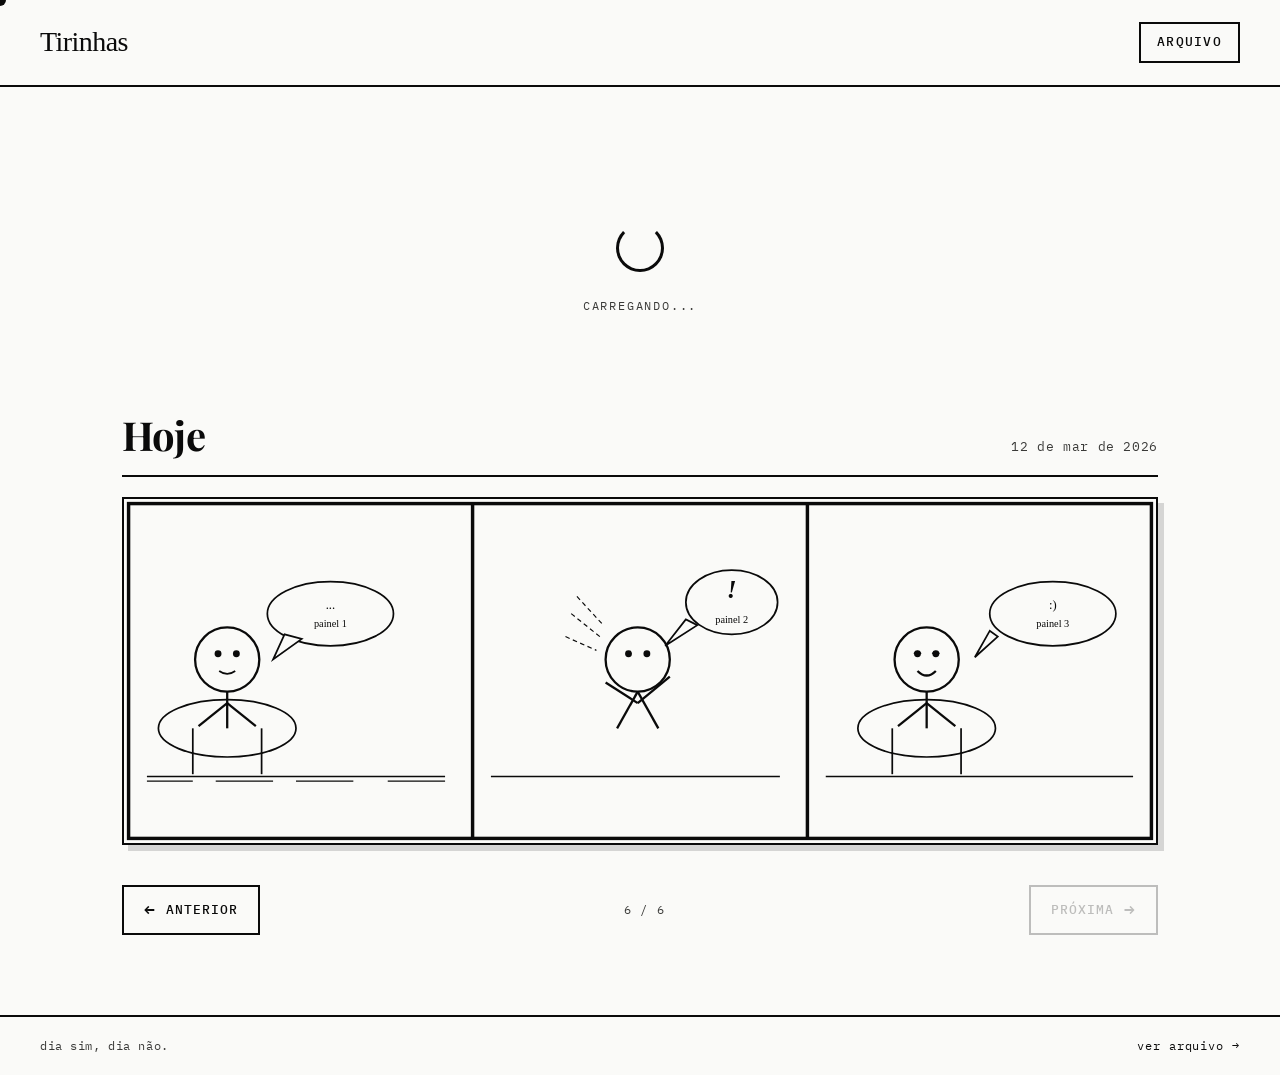
==== index.html @ b79ae4ea "feat: create comic strip website for GitHub Pages Complete static site with minimalist black-and-whi" ====
<!DOCTYPE html>
<html lang="pt-BR">
<head>
  <meta charset="UTF-8">
  <meta name="viewport" content="width=device-width, initial-scale=1.0">
  <meta name="description" content="Tirinhas — quadrinhos autorais publicados dia sim, dia não.">
  <meta property="og:type" content="website">
  <meta property="og:title" content="Tirinhas">
  <meta property="og:description" content="Quadrinhos autorais publicados dia sim, dia não.">
  <title>Tirinhas</title>
  <link rel="preconnect" href="https://fonts.googleapis.com">
  <link rel="preconnect" href="https://fonts.gstatic.com" crossorigin>
  <link href="https://fonts.googleapis.com/css2?family=Permanent+Marker&family=Playfair+Display:ital,wght@0,400;0,700;1,400&family=IBM+Plex+Mono:wght@400;500&display=swap" rel="stylesheet">
  <link rel="stylesheet" href="css/style.css">
</head>
<body data-page="reader">

  <!-- Cursor customizado -->
  <div id="cursor" aria-hidden="true"></div>

  <!-- ── Header ── -->
  <header class="site-header" role="banner">
    <a href="index.html" class="site-logo" aria-label="Ir para a tirinha mais recente">
      Tirinhas
    </a>
    <nav class="site-nav" aria-label="Navegação principal">
      <a href="arquivo.html" class="nav-link">Arquivo</a>
    </nav>
  </header>

  <!-- ── Conteúdo principal ── -->
  <main class="main-content">
    <div class="comic-reader">

      <!-- Estado de loading -->
      <div id="loading-state" class="loading-state" role="status" aria-live="polite">
        <div class="ink-loader" aria-hidden="true"></div>
        <span class="loading-text">Carregando...</span>
      </div>

      <!-- Estado de erro -->
      <div id="error-state" class="error-state" hidden>
        <h2>Ops.</h2>
        <p>Não foi possível carregar as tirinhas.</p>
      </div>

      <!-- Leitor de tirinha -->
      <div id="comic-reader-content" hidden>

        <!-- Cabeçalho: título + data -->
        <div class="comic-header">
          <h1 class="comic-title" id="comic-title"></h1>
          <time class="comic-date" id="comic-date" aria-label="Data de publicação"></time>
        </div>

        <!-- Frame da tirinha -->
        <div class="comic-frame" id="comic-frame" role="img" aria-labelledby="comic-title">
          <!-- imagem inserida via JS -->
        </div>

        <!-- Comentário do autor -->
        <blockquote class="comic-comment" id="comic-comment" hidden></blockquote>

        <!-- Navegação -->
        <nav class="comic-nav" aria-label="Navegação entre tirinhas">
          <button
            type="button"
            id="btn-prev"
            class="nav-btn prev disabled"
            aria-label="Tirinha anterior"
            aria-disabled="true"
          >
            <span class="arrow" aria-hidden="true">←</span>
            <span>Anterior</span>
          </button>

          <span class="comic-counter" id="comic-counter" aria-live="polite"></span>

          <button
            type="button"
            id="btn-next"
            class="nav-btn next disabled"
            aria-label="Próxima tirinha"
            aria-disabled="true"
          >
            <span>Próxima</span>
            <span class="arrow" aria-hidden="true">→</span>
          </button>
        </nav>

      </div><!-- /#comic-reader-content -->

    </div><!-- /.comic-reader -->
  </main>

  <!-- ── Footer ── -->
  <footer class="site-footer" role="contentinfo">
    <span>dia sim, dia não.</span>
    <a href="arquivo.html" class="footer-back">ver arquivo →</a>
  </footer>

  <script src="js/app.js"></script>
</body>
</html>
---- css/style.css ----
/* =============================================
   TIRINHAS — CSS
   Minimalista · Preto & Branco · Animado
   ============================================= */

@import url('https://fonts.googleapis.com/css2?family=Permanent+Marker&family=Playfair+Display:ital,wght@0,400;0,700;1,400&family=IBM+Plex+Mono:wght@400;500&display=swap');

/* ── Reset & Base ── */
*, *::before, *::after {
  box-sizing: border-box;
  margin: 0;
  padding: 0;
}

:root {
  --bg: #fafaf8;
  --ink: #0a0a0a;
  --ink-light: #3a3a38;
  --border: 2px solid #0a0a0a;
  --radius: 2px;
  --font-title: 'Permanent Marker', cursive;
  --font-serif: 'Playfair Display', Georgia, serif;
  --font-mono: 'IBM Plex Mono', 'Courier New', monospace;
  --transition: 0.3s cubic-bezier(0.4, 0, 0.2, 1);
  --transition-slow: 0.6s cubic-bezier(0.4, 0, 0.2, 1);
}

html {
  font-size: 16px;
  scroll-behavior: smooth;
}

body {
  background-color: var(--bg);
  color: var(--ink);
  font-family: var(--font-mono);
  line-height: 1.6;
  min-height: 100vh;
  overflow-x: hidden;
  cursor: none;
}

/* ── Cursor customizado ── */
#cursor {
  position: fixed;
  width: 12px;
  height: 12px;
  background: var(--ink);
  border-radius: 50%;
  pointer-events: none;
  z-index: 9999;
  transform: translate(-50%, -50%);
  transition: transform 0.1s ease, width 0.2s ease, height 0.2s ease;
  mix-blend-mode: multiply;
}

#cursor.expanded {
  width: 28px;
  height: 28px;
  background: transparent;
  border: 2px solid var(--ink);
}

@media (hover: none) {
  #cursor { display: none; }
  body { cursor: auto; }
}

/* ── Seleção de texto ── */
::selection {
  background: var(--ink);
  color: var(--bg);
}

/* ── Header ── */
.site-header {
  position: fixed;
  top: 0;
  left: 0;
  right: 0;
  z-index: 100;
  display: flex;
  align-items: center;
  justify-content: space-between;
  padding: 1.25rem 2.5rem;
  background: var(--bg);
  border-bottom: var(--border);
  animation: slideDown 0.6s cubic-bezier(0.4, 0, 0.2, 1) both;
}

@keyframes slideDown {
  from { transform: translateY(-100%); }
  to   { transform: translateY(0); }
}

.site-logo {
  font-family: var(--font-title);
  font-size: 1.75rem;
  color: var(--ink);
  text-decoration: none;
  letter-spacing: -0.02em;
  transition: opacity var(--transition);
}

.site-logo:hover { opacity: 0.65; }

.site-nav {
  display: flex;
  gap: 0.25rem;
  align-items: center;
}

.nav-link {
  position: relative;
  display: inline-block;
  font-family: var(--font-mono);
  font-size: 0.8rem;
  font-weight: 500;
  letter-spacing: 0.1em;
  text-transform: uppercase;
  text-decoration: none;
  color: var(--ink);
  padding: 0.5rem 1rem;
  border: var(--border);
  overflow: hidden;
  transition: color var(--transition);
}

.nav-link::before {
  content: '';
  position: absolute;
  inset: 0;
  background: var(--ink);
  transform: scaleX(0);
  transform-origin: left;
  transition: transform var(--transition);
  z-index: -1;
}

.nav-link:hover::before,
.nav-link.active::before {
  transform: scaleX(1);
}

.nav-link:hover,
.nav-link.active {
  color: var(--bg);
}

/* ── Conteúdo Principal ── */
.main-content {
  padding-top: 5rem;
  min-height: 100vh;
}

/* ── Leitor de Tirinha ── */
.comic-reader {
  max-width: 1100px;
  margin: 0 auto;
  padding: 3rem 2rem 5rem;
}

/* Cabeçalho da tirinha */
.comic-header {
  display: flex;
  align-items: baseline;
  justify-content: space-between;
  gap: 1rem;
  margin-bottom: 1.25rem;
  padding-bottom: 1rem;
  border-bottom: var(--border);
  opacity: 0;
  animation: fadeUp 0.5s ease 0.4s both;
}

.comic-title {
  font-family: var(--font-serif);
  font-size: clamp(1.5rem, 4vw, 2.5rem);
  font-weight: 700;
  line-height: 1.2;
  letter-spacing: -0.02em;
}

.comic-date {
  font-family: var(--font-mono);
  font-size: 0.8rem;
  color: var(--ink-light);
  white-space: nowrap;
  flex-shrink: 0;
  letter-spacing: 0.05em;
}

/* Wrapper da imagem da tirinha */
.comic-frame {
  position: relative;
  border: var(--border);
  overflow: hidden;
  background: #fff;
  animation: stamp 0.7s cubic-bezier(0.34, 1.56, 0.64, 1) 0.2s both;
}

@keyframes stamp {
  from {
    transform: scale(0.93) rotate(-0.6deg);
    opacity: 0;
    box-shadow: 0 0 0 0 rgba(10,10,10,0);
  }
  to {
    transform: scale(1) rotate(0deg);
    opacity: 1;
    box-shadow: 6px 6px 0 0 rgba(10,10,10,0.15);
  }
}

.comic-frame img,
.comic-frame svg,
.comic-frame object {
  display: block;
  width: 100%;
  height: auto;
  max-height: 70vh;
  object-fit: contain;
}

/* Comentário do autor */
.comic-comment {
  margin-top: 1.25rem;
  padding: 1rem 1.25rem;
  border-left: 3px solid var(--ink);
  font-family: var(--font-serif);
  font-style: italic;
  font-size: 0.95rem;
  color: var(--ink-light);
  opacity: 0;
  animation: fadeUp 0.5s ease 0.6s both;
}

/* Navegação prev/next */
.comic-nav {
  display: flex;
  align-items: center;
  justify-content: space-between;
  margin-top: 2.5rem;
  gap: 1rem;
  opacity: 0;
  animation: fadeUp 0.5s ease 0.7s both;
}

.nav-btn {
  position: relative;
  display: inline-flex;
  align-items: center;
  gap: 0.6rem;
  font-family: var(--font-mono);
  font-size: 0.8rem;
  font-weight: 500;
  letter-spacing: 0.08em;
  text-transform: uppercase;
  text-decoration: none;
  color: var(--ink);
  padding: 0.7rem 1.25rem;
  border: var(--border);
  background: transparent;
  cursor: none;
  overflow: hidden;
  transition: color var(--transition);
}

.nav-btn::before {
  content: '';
  position: absolute;
  inset: 0;
  background: var(--ink);
  transform: scaleX(0);
  transition: transform var(--transition);
  z-index: -1;
}

.nav-btn.prev::before { transform-origin: right; }
.nav-btn.next::before { transform-origin: left; }

.nav-btn:hover::before { transform: scaleX(1); }
.nav-btn:hover { color: var(--bg); }

.nav-btn:disabled,
.nav-btn.disabled {
  opacity: 0.25;
  pointer-events: none;
}

.nav-btn .arrow { font-size: 1.1rem; }

.comic-counter {
  font-family: var(--font-mono);
  font-size: 0.75rem;
  color: var(--ink-light);
  letter-spacing: 0.1em;
}

/* ── Animações de transição entre tirinhas ── */
.comic-frame.slide-out-left {
  animation: slideOutLeft 0.35s cubic-bezier(0.4, 0, 1, 1) both;
}
.comic-frame.slide-out-right {
  animation: slideOutRight 0.35s cubic-bezier(0.4, 0, 1, 1) both;
}
.comic-frame.slide-in-left {
  animation: slideInLeft 0.45s cubic-bezier(0, 0, 0.2, 1) both;
}
.comic-frame.slide-in-right {
  animation: slideInRight 0.45s cubic-bezier(0, 0, 0.2, 1) both;
}

@keyframes slideOutLeft {
  to { transform: translateX(-8%) scale(0.97); opacity: 0; }
}
@keyframes slideOutRight {
  to { transform: translateX(8%) scale(0.97); opacity: 0; }
}
@keyframes slideInLeft {
  from { transform: translateX(6%) scale(0.97); opacity: 0; }
  to   { transform: translateX(0) scale(1);    opacity: 1; }
}
@keyframes slideInRight {
  from { transform: translateX(-6%) scale(0.97); opacity: 0; }
  to   { transform: translateX(0) scale(1);     opacity: 1; }
}

.comic-header.fade-update,
.comic-comment.fade-update {
  animation: fadeRefresh 0.4s ease both;
}

@keyframes fadeRefresh {
  0%  { opacity: 0; transform: translateY(6px); }
  100%{ opacity: 1; transform: translateY(0); }
}

/* ── Utilitários de animação ── */
@keyframes fadeUp {
  from { opacity: 0; transform: translateY(16px); }
  to   { opacity: 1; transform: translateY(0); }
}

@keyframes fadeIn {
  from { opacity: 0; }
  to   { opacity: 1; }
}

/* ── Página de Arquivo ── */
.archive-page {
  max-width: 1100px;
  margin: 0 auto;
  padding: 3rem 2rem 5rem;
}

.archive-header {
  margin-bottom: 2.5rem;
  padding-bottom: 1rem;
  border-bottom: var(--border);
  animation: fadeUp 0.5s ease 0.2s both;
  opacity: 0;
}

.archive-header h1 {
  font-family: var(--font-serif);
  font-size: clamp(1.75rem, 5vw, 3rem);
  font-weight: 700;
  letter-spacing: -0.02em;
}

.archive-subtitle {
  margin-top: 0.5rem;
  font-size: 0.8rem;
  color: var(--ink-light);
  letter-spacing: 0.05em;
}

/* Grid de arquivo */
.archive-grid {
  display: grid;
  grid-template-columns: repeat(auto-fill, minmax(280px, 1fr));
  gap: 1.5rem;
}

.archive-card {
  display: block;
  text-decoration: none;
  color: var(--ink);
  border: var(--border);
  overflow: hidden;
  position: relative;
  background: #fff;
  opacity: 0;
  transform: translateY(24px);
  transition: box-shadow var(--transition), transform var(--transition);
  /* animação de entrada controlada por JS (stagger) */
}

.archive-card.visible {
  animation: cardReveal 0.5s cubic-bezier(0.4, 0, 0.2, 1) both;
}

@keyframes cardReveal {
  from { opacity: 0; transform: translateY(24px); }
  to   { opacity: 1; transform: translateY(0); }
}

.archive-card:hover {
  box-shadow: 5px 5px 0 0 var(--ink);
  transform: translate(-2px, -2px);
}

.archive-card-img {
  width: 100%;
  aspect-ratio: 3 / 1;
  overflow: hidden;
  border-bottom: var(--border);
}

.archive-card-img img,
.archive-card-img object {
  width: 100%;
  height: 100%;
  object-fit: cover;
  display: block;
  transition: transform var(--transition-slow);
}

.archive-card:hover .archive-card-img img,
.archive-card:hover .archive-card-img object {
  transform: scale(1.04);
}

.archive-card-body {
  padding: 1rem;
}

.archive-card-title {
  font-family: var(--font-serif);
  font-size: 1.05rem;
  font-weight: 700;
  line-height: 1.3;
  margin-bottom: 0.35rem;
}

.archive-card-date {
  font-size: 0.72rem;
  color: var(--ink-light);
  letter-spacing: 0.08em;
}

.archive-card-num {
  position: absolute;
  top: 0.6rem;
  right: 0.75rem;
  font-size: 0.65rem;
  font-family: var(--font-mono);
  color: var(--ink-light);
  letter-spacing: 0.05em;
}

/* ── Loading state ── */
.loading-state {
  display: flex;
  flex-direction: column;
  align-items: center;
  justify-content: center;
  padding: 6rem 2rem;
  gap: 1.5rem;
}

.ink-loader {
  width: 48px;
  height: 48px;
  border: 3px solid var(--ink);
  border-top-color: transparent;
  border-radius: 50%;
  animation: spin 0.8s linear infinite;
}

@keyframes spin {
  to { transform: rotate(360deg); }
}

.loading-text {
  font-size: 0.75rem;
  letter-spacing: 0.15em;
  text-transform: uppercase;
  color: var(--ink-light);
  animation: pulse 1.5s ease infinite;
}

@keyframes pulse {
  0%, 100% { opacity: 0.4; }
  50%       { opacity: 1; }
}

/* ── Error state ── */
.error-state {
  text-align: center;
  padding: 6rem 2rem;
}

.error-state h2 {
  font-family: var(--font-serif);
  font-size: 2rem;
  margin-bottom: 1rem;
}

.error-state p {
  color: var(--ink-light);
  font-size: 0.85rem;
}

/* ── Footer ── */
.site-footer {
  border-top: var(--border);
  padding: 1.25rem 2.5rem;
  display: flex;
  align-items: center;
  justify-content: space-between;
  font-size: 0.72rem;
  color: var(--ink-light);
  letter-spacing: 0.05em;
}

.footer-back {
  text-decoration: none;
  color: var(--ink);
  font-family: var(--font-mono);
  font-size: 0.72rem;
  letter-spacing: 0.08em;
  transition: opacity var(--transition);
}

.footer-back:hover { opacity: 0.55; }

/* ── Responsivo ── */
@media (max-width: 768px) {
  .site-header {
    padding: 1rem 1.25rem;
  }

  .site-logo {
    font-size: 1.35rem;
  }

  .nav-link {
    font-size: 0.7rem;
    padding: 0.4rem 0.7rem;
  }

  .comic-reader,
  .archive-page {
    padding: 2rem 1.25rem 4rem;
  }

  .comic-header {
    flex-direction: column;
    align-items: flex-start;
    gap: 0.4rem;
  }

  .comic-nav {
    flex-wrap: wrap;
    gap: 0.75rem;
  }

  .nav-btn {
    font-size: 0.72rem;
    padding: 0.6rem 1rem;
  }

  .comic-counter {
    width: 100%;
    text-align: center;
    order: -1;
  }

  .archive-grid {
    grid-template-columns: 1fr;
  }

  .site-footer {
    flex-direction: column;
    gap: 0.5rem;
    text-align: center;
    padding: 1rem 1.25rem;
  }
}

@media (max-width: 480px) {
  .main-content { padding-top: 4.5rem; }

  .comic-title {
    font-size: 1.4rem;
  }

  .nav-btn span:not(.arrow) {
    display: none;
  }

  .nav-btn {
    padding: 0.65rem 1rem;
  }
}

/* ── Tema de impressão ── */
@media print {
  .site-header,
  .comic-nav,
  .site-footer,
  #cursor {
    display: none !important;
  }

  .comic-frame {
    box-shadow: none;
    border: 1px solid #000;
  }
}
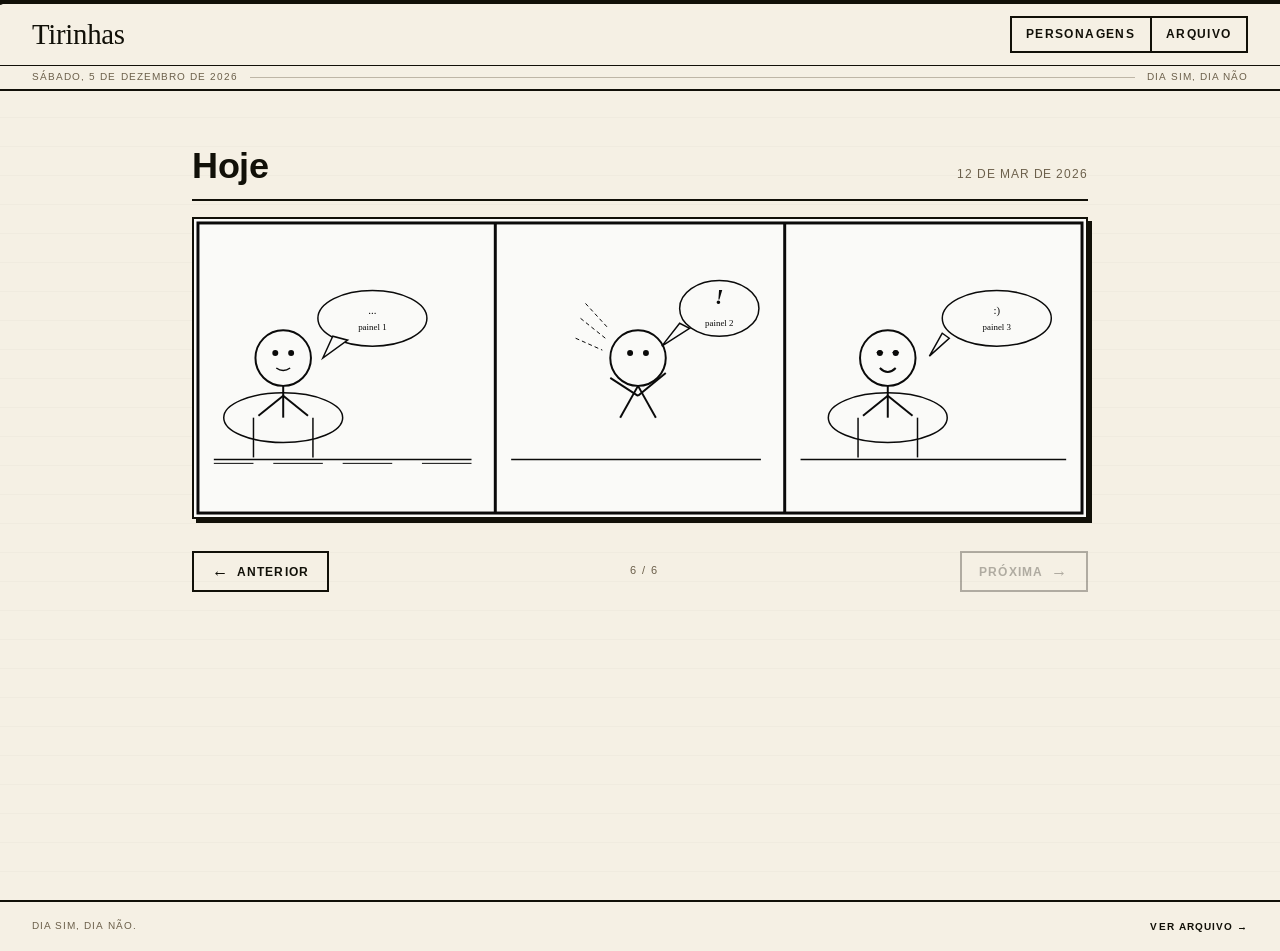
==== commit 8810317d: "Fix loading bug, add Arimo font, 1950s newspaper design, pagination, characters page - Fix loading s" ====
--- a/index.html
+++ b/index.html
@@ -10,7 +10,7 @@
   <title>Tirinhas</title>
   <link rel="preconnect" href="https://fonts.googleapis.com">
   <link rel="preconnect" href="https://fonts.gstatic.com" crossorigin>
-  <link href="https://fonts.googleapis.com/css2?family=Permanent+Marker&family=Playfair+Display:ital,wght@0,400;0,700;1,400&family=IBM+Plex+Mono:wght@400;500&display=swap" rel="stylesheet">
+  <link href="https://fonts.googleapis.com/css2?family=Arimo:ital,wght@0,400;0,700;1,400;1,700&family=Permanent+Marker&display=swap" rel="stylesheet">
   <link rel="stylesheet" href="css/style.css">
 </head>
 <body data-page="reader">
@@ -18,14 +18,22 @@
   <!-- Cursor customizado -->
   <div id="cursor" aria-hidden="true"></div>
 
-  <!-- ── Header ── -->
+  <!-- ── Header / Masthead ── -->
   <header class="site-header" role="banner">
-    <a href="index.html" class="site-logo" aria-label="Ir para a tirinha mais recente">
-      Tirinhas
-    </a>
-    <nav class="site-nav" aria-label="Navegação principal">
-      <a href="arquivo.html" class="nav-link">Arquivo</a>
-    </nav>
+    <div class="header-inner">
+      <a href="index.html" class="site-logo" aria-label="Ir para a tirinha mais recente">
+        Tirinhas
+      </a>
+      <nav class="site-nav" aria-label="Navegação principal">
+        <a href="personagens.html" class="nav-link">Personagens</a>
+        <a href="arquivo.html" class="nav-link">Arquivo</a>
+      </nav>
+    </div>
+    <div class="header-dateline">
+      <span id="header-date"></span>
+      <span class="header-dateline-rule"></span>
+      <span>dia sim, dia não</span>
+    </div>
   </header>
 
   <!-- ── Conteúdo principal ── -->
--- a/css/style.css
+++ b/css/style.css
@@ -1,9 +1,9 @@
 /* =============================================
    TIRINHAS — CSS
-   Minimalista · Preto & Branco · Animado
+   Estilo Jornal · Anos 1950 · Preto & Branco
    ============================================= */
 
-@import url('https://fonts.googleapis.com/css2?family=Permanent+Marker&family=Playfair+Display:ital,wght@0,400;0,700;1,400&family=IBM+Plex+Mono:wght@400;500&display=swap');
+@import url('https://fonts.googleapis.com/css2?family=Arimo:ital,wght@0,400;0,700;1,400;1,700&family=Permanent+Marker&display=swap');
 
 /* ── Reset & Base ── */
 *, *::before, *::after {
@@ -12,53 +12,73 @@
   padding: 0;
 }
 
+/* Garantia que hidden sempre funciona */
+[hidden] { display: none !important; }
+
 :root {
-  --bg: #fafaf8;
-  --ink: #0a0a0a;
-  --ink-light: #3a3a38;
-  --border: 2px solid #0a0a0a;
-  --radius: 2px;
-  --font-title: 'Permanent Marker', cursive;
-  --font-serif: 'Playfair Display', Georgia, serif;
-  --font-mono: 'IBM Plex Mono', 'Courier New', monospace;
-  --transition: 0.3s cubic-bezier(0.4, 0, 0.2, 1);
-  --transition-slow: 0.6s cubic-bezier(0.4, 0, 0.2, 1);
+  --bg: #f5f0e4;
+  --bg-white: #faf8f2;
+  --ink: #111008;
+  --ink-mid: #3a3020;
+  --ink-light: #6b5f4a;
+  --border: 2px solid var(--ink);
+  --border-thin: 1px solid var(--ink);
+  --radius: 0;
+  --font-masthead: 'Permanent Marker', cursive;
+  --font-body: 'Arimo', Arial, Helvetica, sans-serif;
+  --transition: 0.15s ease;
 }
 
 html {
   font-size: 16px;
-  scroll-behavior: smooth;
 }
 
 body {
   background-color: var(--bg);
   color: var(--ink);
-  font-family: var(--font-mono);
+  font-family: var(--font-body);
   line-height: 1.6;
   min-height: 100vh;
   overflow-x: hidden;
   cursor: none;
 }
 
+/* Textura sutil de papel */
+body::before {
+  content: '';
+  position: fixed;
+  inset: 0;
+  background-image:
+    repeating-linear-gradient(
+      0deg,
+      transparent,
+      transparent 28px,
+      rgba(0,0,0,0.018) 28px,
+      rgba(0,0,0,0.018) 29px
+    );
+  pointer-events: none;
+  z-index: 0;
+}
+
 /* ── Cursor customizado ── */
 #cursor {
   position: fixed;
-  width: 12px;
-  height: 12px;
+  width: 10px;
+  height: 10px;
   background: var(--ink);
   border-radius: 50%;
   pointer-events: none;
   z-index: 9999;
   transform: translate(-50%, -50%);
-  transition: transform 0.1s ease, width 0.2s ease, height 0.2s ease;
-  mix-blend-mode: multiply;
+  transition: width 0.1s ease, height 0.1s ease;
 }
 
 #cursor.expanded {
-  width: 28px;
-  height: 28px;
+  width: 22px;
+  height: 22px;
   background: transparent;
   border: 2px solid var(--ink);
+  border-radius: 50%;
 }
 
 @media (hover: none) {
@@ -72,92 +92,104 @@
   color: var(--bg);
 }
 
-/* ── Header ── */
+/* ── Header / Masthead ── */
 .site-header {
   position: fixed;
   top: 0;
   left: 0;
   right: 0;
   z-index: 100;
-  display: flex;
-  align-items: center;
-  justify-content: space-between;
-  padding: 1.25rem 2.5rem;
   background: var(--bg);
   border-bottom: var(--border);
-  animation: slideDown 0.6s cubic-bezier(0.4, 0, 0.2, 1) both;
-}
-
-@keyframes slideDown {
-  from { transform: translateY(-100%); }
-  to   { transform: translateY(0); }
+}
+
+/* Linha decorativa acima do masthead */
+.site-header::before {
+  content: '';
+  display: block;
+  height: 4px;
+  background: var(--ink);
+}
+
+.header-inner {
+  display: flex;
+  align-items: center;
+  justify-content: space-between;
+  padding: 0.75rem 2rem;
+  border-bottom: var(--border-thin);
 }
 
 .site-logo {
-  font-family: var(--font-title);
-  font-size: 1.75rem;
+  font-family: var(--font-masthead);
+  font-size: 1.8rem;
   color: var(--ink);
   text-decoration: none;
-  letter-spacing: -0.02em;
-  transition: opacity var(--transition);
-}
-
-.site-logo:hover { opacity: 0.65; }
+  letter-spacing: -0.01em;
+  line-height: 1;
+}
+
+.site-logo:hover { opacity: 0.7; }
 
 .site-nav {
   display: flex;
-  gap: 0.25rem;
+  gap: 0;
   align-items: center;
 }
 
 .nav-link {
-  position: relative;
   display: inline-block;
-  font-family: var(--font-mono);
-  font-size: 0.8rem;
-  font-weight: 500;
-  letter-spacing: 0.1em;
+  font-family: var(--font-body);
+  font-size: 0.72rem;
+  font-weight: 700;
+  letter-spacing: 0.12em;
   text-transform: uppercase;
   text-decoration: none;
   color: var(--ink);
-  padding: 0.5rem 1rem;
+  padding: 0.45rem 0.9rem;
   border: var(--border);
-  overflow: hidden;
-  transition: color var(--transition);
-}
-
-.nav-link::before {
-  content: '';
-  position: absolute;
-  inset: 0;
-  background: var(--ink);
-  transform: scaleX(0);
-  transform-origin: left;
-  transition: transform var(--transition);
-  z-index: -1;
-}
-
-.nav-link:hover::before,
-.nav-link.active::before {
-  transform: scaleX(1);
+  margin-left: -2px;
+  transition: background var(--transition), color var(--transition);
 }
 
 .nav-link:hover,
 .nav-link.active {
+  background: var(--ink);
   color: var(--bg);
+}
+
+/* Linha de data/subtítulo abaixo do header */
+.header-dateline {
+  display: flex;
+  align-items: center;
+  justify-content: space-between;
+  padding: 0.2rem 2rem;
+  font-size: 0.65rem;
+  letter-spacing: 0.1em;
+  color: var(--ink-light);
+  text-transform: uppercase;
+}
+
+.header-dateline-rule {
+  flex: 1;
+  height: 1px;
+  background: var(--ink-light);
+  margin: 0 0.75rem;
+  opacity: 0.4;
 }
 
 /* ── Conteúdo Principal ── */
 .main-content {
-  padding-top: 5rem;
+  padding-top: 6.5rem;
   min-height: 100vh;
+  position: relative;
+  z-index: 1;
 }
 
 /* ── Leitor de Tirinha ── */
 .comic-reader {
-  max-width: 1100px;
+  max-width: 960px;
   margin: 0 auto;
-  padding: 3rem 2rem 5rem;
+  padding: 2.5rem 2rem 5rem;
 }
 
 /* Cabeçalho da tirinha */
@@ -166,50 +198,36 @@
   align-items: baseline;
   justify-content: space-between;
   gap: 1rem;
-  margin-bottom: 1.25rem;
-  padding-bottom: 1rem;
+  margin-bottom: 1rem;
+  padding-bottom: 0.75rem;
   border-bottom: var(--border);
-  opacity: 0;
-  animation: fadeUp 0.5s ease 0.4s both;
 }
 
 .comic-title {
-  font-family: var(--font-serif);
-  font-size: clamp(1.5rem, 4vw, 2.5rem);
+  font-family: var(--font-body);
+  font-size: clamp(1.5rem, 4vw, 2.25rem);
   font-weight: 700;
   line-height: 1.2;
-  letter-spacing: -0.02em;
+  letter-spacing: -0.01em;
 }
 
 .comic-date {
-  font-family: var(--font-mono);
-  font-size: 0.8rem;
+  font-family: var(--font-body);
+  font-size: 0.72rem;
   color: var(--ink-light);
   white-space: nowrap;
   flex-shrink: 0;
-  letter-spacing: 0.05em;
-}
-
-/* Wrapper da imagem da tirinha */
+  letter-spacing: 0.08em;
+  text-transform: uppercase;
+}
+
+/* Frame da tirinha */
 .comic-frame {
   position: relative;
   border: var(--border);
   overflow: hidden;
-  background: #fff;
-  animation: stamp 0.7s cubic-bezier(0.34, 1.56, 0.64, 1) 0.2s both;
-}
-
-@keyframes stamp {
-  from {
-    transform: scale(0.93) rotate(-0.6deg);
-    opacity: 0;
-    box-shadow: 0 0 0 0 rgba(10,10,10,0);
-  }
-  to {
-    transform: scale(1) rotate(0deg);
-    opacity: 1;
-    box-shadow: 6px 6px 0 0 rgba(10,10,10,0.15);
-  }
+  background: var(--bg-white);
+  box-shadow: 4px 4px 0 0 var(--ink);
 }
 
 .comic-frame img,
@@ -218,21 +236,20 @@
   display: block;
   width: 100%;
   height: auto;
-  max-height: 70vh;
+  max-height: 68vh;
   object-fit: contain;
 }
 
 /* Comentário do autor */
 .comic-comment {
-  margin-top: 1.25rem;
-  padding: 1rem 1.25rem;
+  margin-top: 1rem;
+  padding: 0.85rem 1.1rem;
   border-left: 3px solid var(--ink);
-  font-family: var(--font-serif);
+  font-family: var(--font-body);
   font-style: italic;
-  font-size: 0.95rem;
-  color: var(--ink-light);
-  opacity: 0;
-  animation: fadeUp 0.5s ease 0.6s both;
+  font-size: 0.9rem;
+  color: var(--ink-mid);
+  background: rgba(0,0,0,0.03);
 }
 
 /* Navegação prev/next */
@@ -240,225 +257,373 @@
   display: flex;
   align-items: center;
   justify-content: space-between;
-  margin-top: 2.5rem;
+  margin-top: 2rem;
   gap: 1rem;
-  opacity: 0;
-  animation: fadeUp 0.5s ease 0.7s both;
 }
 
 .nav-btn {
-  position: relative;
   display: inline-flex;
   align-items: center;
-  gap: 0.6rem;
-  font-family: var(--font-mono);
-  font-size: 0.8rem;
-  font-weight: 500;
-  letter-spacing: 0.08em;
-  text-transform: uppercase;
-  text-decoration: none;
+  gap: 0.5rem;
+  font-family: var(--font-body);
+  font-size: 0.72rem;
+  font-weight: 700;
+  letter-spacing: 0.1em;
+  text-transform: uppercase;
   color: var(--ink);
-  padding: 0.7rem 1.25rem;
+  padding: 0.55rem 1.1rem;
   border: var(--border);
   background: transparent;
   cursor: none;
-  overflow: hidden;
-  transition: color var(--transition);
-}
-
-.nav-btn::before {
-  content: '';
-  position: absolute;
-  inset: 0;
+  transition: background var(--transition), color var(--transition);
+}
+
+.nav-btn:hover {
   background: var(--ink);
-  transform: scaleX(0);
-  transition: transform var(--transition);
-  z-index: -1;
-}
-
-.nav-btn.prev::before { transform-origin: right; }
-.nav-btn.next::before { transform-origin: left; }
-
-.nav-btn:hover::before { transform: scaleX(1); }
-.nav-btn:hover { color: var(--bg); }
+  color: var(--bg);
+}
 
 .nav-btn:disabled,
 .nav-btn.disabled {
-  opacity: 0.25;
+  opacity: 0.3;
   pointer-events: none;
 }
 
-.nav-btn .arrow { font-size: 1.1rem; }
+.nav-btn .arrow { font-size: 1rem; }
 
 .comic-counter {
-  font-family: var(--font-mono);
-  font-size: 0.75rem;
-  color: var(--ink-light);
-  letter-spacing: 0.1em;
+  font-family: var(--font-body);
+  font-size: 0.7rem;
+  color: var(--ink-light);
+  letter-spacing: 0.12em;
+  text-transform: uppercase;
 }
 
 /* ── Animações de transição entre tirinhas ── */
 .comic-frame.slide-out-left {
-  animation: slideOutLeft 0.35s cubic-bezier(0.4, 0, 1, 1) both;
+  animation: slideOutLeft 0.2s ease both;
 }
 .comic-frame.slide-out-right {
-  animation: slideOutRight 0.35s cubic-bezier(0.4, 0, 1, 1) both;
+  animation: slideOutRight 0.2s ease both;
 }
 .comic-frame.slide-in-left {
-  animation: slideInLeft 0.45s cubic-bezier(0, 0, 0.2, 1) both;
+  animation: slideInLeft 0.2s ease both;
 }
 .comic-frame.slide-in-right {
-  animation: slideInRight 0.45s cubic-bezier(0, 0, 0.2, 1) both;
+  animation: slideInRight 0.2s ease both;
 }
 
 @keyframes slideOutLeft {
-  to { transform: translateX(-8%) scale(0.97); opacity: 0; }
+  to { transform: translateX(-6%); opacity: 0; }
 }
 @keyframes slideOutRight {
-  to { transform: translateX(8%) scale(0.97); opacity: 0; }
+  to { transform: translateX(6%); opacity: 0; }
 }
 @keyframes slideInLeft {
-  from { transform: translateX(6%) scale(0.97); opacity: 0; }
-  to   { transform: translateX(0) scale(1);    opacity: 1; }
+  from { transform: translateX(5%); opacity: 0; }
+  to   { transform: translateX(0); opacity: 1; }
 }
 @keyframes slideInRight {
-  from { transform: translateX(-6%) scale(0.97); opacity: 0; }
-  to   { transform: translateX(0) scale(1);     opacity: 1; }
+  from { transform: translateX(-5%); opacity: 0; }
+  to   { transform: translateX(0); opacity: 1; }
 }
 
 .comic-header.fade-update,
 .comic-comment.fade-update {
-  animation: fadeRefresh 0.4s ease both;
+  animation: fadeRefresh 0.2s ease both;
 }
 
 @keyframes fadeRefresh {
-  0%  { opacity: 0; transform: translateY(6px); }
-  100%{ opacity: 1; transform: translateY(0); }
-}
-
-/* ── Utilitários de animação ── */
-@keyframes fadeUp {
-  from { opacity: 0; transform: translateY(16px); }
-  to   { opacity: 1; transform: translateY(0); }
-}
-
-@keyframes fadeIn {
-  from { opacity: 0; }
+  from { opacity: 0.3; }
   to   { opacity: 1; }
 }
 
 /* ── Página de Arquivo ── */
 .archive-page {
-  max-width: 1100px;
+  max-width: 960px;
   margin: 0 auto;
-  padding: 3rem 2rem 5rem;
-}
-
-.archive-header {
-  margin-bottom: 2.5rem;
-  padding-bottom: 1rem;
+  padding: 2.5rem 2rem 5rem;
+}
+
+.page-header {
+  margin-bottom: 2rem;
+  padding-bottom: 0.75rem;
   border-bottom: var(--border);
-  animation: fadeUp 0.5s ease 0.2s both;
-  opacity: 0;
-}
-
-.archive-header h1 {
-  font-family: var(--font-serif);
-  font-size: clamp(1.75rem, 5vw, 3rem);
-  font-weight: 700;
-  letter-spacing: -0.02em;
-}
-
-.archive-subtitle {
-  margin-top: 0.5rem;
-  font-size: 0.8rem;
-  color: var(--ink-light);
-  letter-spacing: 0.05em;
-}
-
-/* Grid de arquivo */
-.archive-grid {
+}
+
+.page-header h1 {
+  font-family: var(--font-body);
+  font-size: clamp(1.5rem, 4vw, 2.25rem);
+  font-weight: 700;
+  letter-spacing: -0.01em;
+  line-height: 1.2;
+}
+
+.page-subtitle {
+  margin-top: 0.3rem;
+  font-size: 0.72rem;
+  color: var(--ink-light);
+  letter-spacing: 0.1em;
+  text-transform: uppercase;
+}
+
+/* Lista de arquivo — estilo jornal (não grid) */
+.archive-list {
+  display: flex;
+  flex-direction: column;
+  gap: 0;
+}
+
+.archive-item {
   display: grid;
-  grid-template-columns: repeat(auto-fill, minmax(280px, 1fr));
-  gap: 1.5rem;
-}
-
-.archive-card {
-  display: block;
+  grid-template-columns: 180px 1fr auto;
+  gap: 0;
   text-decoration: none;
   color: var(--ink);
-  border: var(--border);
+  border-bottom: var(--border-thin);
+  background: var(--bg-white);
+  transition: background var(--transition);
   overflow: hidden;
-  position: relative;
-  background: #fff;
-  opacity: 0;
-  transform: translateY(24px);
-  transition: box-shadow var(--transition), transform var(--transition);
-  /* animação de entrada controlada por JS (stagger) */
-}
-
-.archive-card.visible {
-  animation: cardReveal 0.5s cubic-bezier(0.4, 0, 0.2, 1) both;
-}
-
-@keyframes cardReveal {
-  from { opacity: 0; transform: translateY(24px); }
-  to   { opacity: 1; transform: translateY(0); }
-}
-
-.archive-card:hover {
-  box-shadow: 5px 5px 0 0 var(--ink);
-  transform: translate(-2px, -2px);
-}
-
-.archive-card-img {
-  width: 100%;
-  aspect-ratio: 3 / 1;
+}
+
+.archive-item:first-child {
+  border-top: var(--border-thin);
+}
+
+.archive-item:hover {
+  background: var(--ink);
+  color: var(--bg);
+}
+
+.archive-item-img {
+  width: 180px;
+  height: 70px;
   overflow: hidden;
-  border-bottom: var(--border);
-}
-
-.archive-card-img img,
-.archive-card-img object {
+  flex-shrink: 0;
+  border-right: var(--border-thin);
+}
+
+.archive-item-img img {
   width: 100%;
   height: 100%;
   object-fit: cover;
   display: block;
-  transition: transform var(--transition-slow);
-}
-
-.archive-card:hover .archive-card-img img,
-.archive-card:hover .archive-card-img object {
-  transform: scale(1.04);
-}
-
-.archive-card-body {
+  transition: opacity var(--transition);
+}
+
+.archive-item:hover .archive-item-img img {
+  opacity: 0.15;
+  mix-blend-mode: multiply;
+}
+
+.archive-item-body {
+  padding: 0.75rem 1rem;
+  display: flex;
+  flex-direction: column;
+  justify-content: center;
+  min-width: 0;
+}
+
+.archive-item-title {
+  font-family: var(--font-body);
+  font-size: 0.95rem;
+  font-weight: 700;
+  line-height: 1.3;
+  white-space: nowrap;
+  overflow: hidden;
+  text-overflow: ellipsis;
+}
+
+.archive-item-date {
+  font-size: 0.65rem;
+  color: var(--ink-light);
+  letter-spacing: 0.08em;
+  text-transform: uppercase;
+  margin-top: 0.2rem;
+}
+
+.archive-item:hover .archive-item-date {
+  color: rgba(245, 240, 228, 0.65);
+}
+
+.archive-item-num {
+  padding: 0 1rem;
+  display: flex;
+  align-items: center;
+  font-size: 0.65rem;
+  color: var(--ink-light);
+  letter-spacing: 0.06em;
+  white-space: nowrap;
+  border-left: var(--border-thin);
+  font-weight: 700;
+}
+
+.archive-item:hover .archive-item-num {
+  color: rgba(245, 240, 228, 0.65);
+  border-left-color: rgba(245, 240, 228, 0.3);
+}
+
+/* Paginação do arquivo */
+.archive-pagination {
+  display: flex;
+  align-items: center;
+  justify-content: center;
+  gap: 0;
+  margin-top: 2.5rem;
+}
+
+.pagination-btn {
+  display: inline-flex;
+  align-items: center;
+  gap: 0.4rem;
+  font-family: var(--font-body);
+  font-size: 0.7rem;
+  font-weight: 700;
+  letter-spacing: 0.1em;
+  text-transform: uppercase;
+  color: var(--ink);
+  padding: 0.5rem 1rem;
+  border: var(--border);
+  background: transparent;
+  cursor: none;
+  transition: background var(--transition), color var(--transition);
+  margin-left: -2px;
+}
+
+.pagination-btn:first-child { margin-left: 0; }
+
+.pagination-btn:hover {
+  background: var(--ink);
+  color: var(--bg);
+}
+
+.pagination-btn:disabled,
+.pagination-btn.disabled {
+  opacity: 0.3;
+  pointer-events: none;
+}
+
+.pagination-info {
+  font-size: 0.7rem;
+  color: var(--ink-light);
+  padding: 0.5rem 1.25rem;
+  letter-spacing: 0.08em;
+  text-transform: uppercase;
+  border: var(--border);
+  margin-left: -2px;
+  background: var(--bg-white);
+}
+
+/* ── Página de Personagens ── */
+.characters-page {
+  max-width: 960px;
+  margin: 0 auto;
+  padding: 2.5rem 2rem 5rem;
+}
+
+.characters-grid {
+  display: grid;
+  grid-template-columns: repeat(auto-fill, minmax(220px, 1fr));
+  gap: 0;
+  border-top: var(--border);
+  border-left: var(--border);
+}
+
+.character-card {
+  border-right: var(--border);
+  border-bottom: var(--border);
+  background: var(--bg-white);
+  padding: 0;
+  overflow: hidden;
+}
+
+.character-card-img {
+  width: 100%;
+  aspect-ratio: 1 / 1;
+  overflow: hidden;
+  border-bottom: var(--border);
+  background: #e8e2d4;
+  display: flex;
+  align-items: center;
+  justify-content: center;
+}
+
+.character-card-img img {
+  width: 100%;
+  height: 100%;
+  object-fit: cover;
+  display: block;
+}
+
+/* Placeholder quando sem imagem própria */
+.character-card-img .char-placeholder {
+  font-size: 3.5rem;
+  opacity: 0.2;
+  user-select: none;
+}
+
+.character-card-body {
   padding: 1rem;
 }
 
-.archive-card-title {
-  font-family: var(--font-serif);
-  font-size: 1.05rem;
-  font-weight: 700;
-  line-height: 1.3;
-  margin-bottom: 0.35rem;
-}
-
-.archive-card-date {
-  font-size: 0.72rem;
-  color: var(--ink-light);
-  letter-spacing: 0.08em;
-}
-
-.archive-card-num {
-  position: absolute;
-  top: 0.6rem;
-  right: 0.75rem;
+.character-name {
+  font-family: var(--font-body);
+  font-size: 1.1rem;
+  font-weight: 700;
+  letter-spacing: -0.01em;
+  line-height: 1.2;
+}
+
+.character-alias {
   font-size: 0.65rem;
-  font-family: var(--font-mono);
-  color: var(--ink-light);
-  letter-spacing: 0.05em;
-}
+  color: var(--ink-light);
+  letter-spacing: 0.1em;
+  text-transform: uppercase;
+  margin-top: 0.15rem;
+  margin-bottom: 0.75rem;
+  padding-bottom: 0.6rem;
+  border-bottom: var(--border-thin);
+}
+
+.character-desc {
+  font-size: 0.85rem;
+  line-height: 1.55;
+  color: var(--ink-mid);
+  margin-bottom: 0.9rem;
+}
+
+.character-traits {
+  display: flex;
+  flex-wrap: wrap;
+  gap: 0.3rem;
+  margin-bottom: 0.9rem;
+}
+
+.character-trait {
+  font-size: 0.6rem;
+  font-weight: 700;
+  letter-spacing: 0.1em;
+  text-transform: uppercase;
+  padding: 0.2rem 0.5rem;
+  border: var(--border-thin);
+  color: var(--ink-mid);
+}
+
+.character-debut {
+  font-size: 0.65rem;
+  color: var(--ink-light);
+  letter-spacing: 0.06em;
+  text-transform: uppercase;
+}
+
+.character-debut a {
+  color: var(--ink);
+  font-weight: 700;
+  text-decoration: underline;
+  text-underline-offset: 2px;
+}
+
+.character-debut a:hover { opacity: 0.6; }
 
 /* ── Loading state ── */
 .loading-state {
@@ -466,17 +631,18 @@
   flex-direction: column;
   align-items: center;
   justify-content: center;
-  padding: 6rem 2rem;
-  gap: 1.5rem;
-}
-
+  padding: 5rem 2rem;
+  gap: 1.25rem;
+}
+
+/* Spinner estilo "impressora" — simples e rápido */
 .ink-loader {
-  width: 48px;
-  height: 48px;
+  width: 32px;
+  height: 32px;
   border: 3px solid var(--ink);
   border-top-color: transparent;
   border-radius: 50%;
-  animation: spin 0.8s linear infinite;
+  animation: spin 0.6s linear infinite;
 }
 
 @keyframes spin {
@@ -484,28 +650,23 @@
 }
 
 .loading-text {
-  font-size: 0.75rem;
-  letter-spacing: 0.15em;
-  text-transform: uppercase;
-  color: var(--ink-light);
-  animation: pulse 1.5s ease infinite;
-}
-
-@keyframes pulse {
-  0%, 100% { opacity: 0.4; }
-  50%       { opacity: 1; }
+  font-size: 0.65rem;
+  letter-spacing: 0.2em;
+  text-transform: uppercase;
+  color: var(--ink-light);
 }
 
 /* ── Error state ── */
 .error-state {
   text-align: center;
-  padding: 6rem 2rem;
+  padding: 5rem 2rem;
 }
 
 .error-state h2 {
-  font-family: var(--font-serif);
-  font-size: 2rem;
-  margin-bottom: 1rem;
+  font-family: var(--font-body);
+  font-size: 1.75rem;
+  font-weight: 700;
+  margin-bottom: 0.75rem;
 }
 
 .error-state p {
@@ -516,60 +677,63 @@
 /* ── Footer ── */
 .site-footer {
   border-top: var(--border);
-  padding: 1.25rem 2.5rem;
+  padding: 1rem 2rem;
   display: flex;
   align-items: center;
   justify-content: space-between;
-  font-size: 0.72rem;
-  color: var(--ink-light);
-  letter-spacing: 0.05em;
+  font-size: 0.65rem;
+  color: var(--ink-light);
+  letter-spacing: 0.1em;
+  text-transform: uppercase;
+  position: relative;
+  z-index: 1;
 }
 
 .footer-back {
   text-decoration: none;
   color: var(--ink);
-  font-family: var(--font-mono);
-  font-size: 0.72rem;
-  letter-spacing: 0.08em;
-  transition: opacity var(--transition);
+  font-size: 0.65rem;
+  font-weight: 700;
+  letter-spacing: 0.1em;
+  text-transform: uppercase;
 }
 
 .footer-back:hover { opacity: 0.55; }
 
 /* ── Responsivo ── */
 @media (max-width: 768px) {
-  .site-header {
-    padding: 1rem 1.25rem;
-  }
-
-  .site-logo {
-    font-size: 1.35rem;
-  }
-
-  .nav-link {
-    font-size: 0.7rem;
-    padding: 0.4rem 0.7rem;
+  .site-logo { font-size: 1.4rem; }
+
+  .header-inner {
+    padding: 0.6rem 1.25rem;
+  }
+
+  .header-dateline {
+    padding: 0.2rem 1.25rem;
+    font-size: 0.6rem;
+  }
+
+  .main-content {
+    padding-top: 6rem;
   }
 
   .comic-reader,
-  .archive-page {
-    padding: 2rem 1.25rem 4rem;
+  .archive-page,
+  .characters-page {
+    padding: 1.75rem 1.25rem 4rem;
   }
 
   .comic-header {
     flex-direction: column;
     align-items: flex-start;
-    gap: 0.4rem;
-  }
-
-  .comic-nav {
-    flex-wrap: wrap;
-    gap: 0.75rem;
-  }
+    gap: 0.25rem;
+  }
+
+  .comic-nav { gap: 0.5rem; }
 
   .nav-btn {
-    font-size: 0.72rem;
-    padding: 0.6rem 1rem;
+    font-size: 0.65rem;
+    padding: 0.5rem 0.85rem;
   }
 
   .comic-counter {
@@ -578,23 +742,38 @@
     order: -1;
   }
 
-  .archive-grid {
-    grid-template-columns: 1fr;
+  .archive-item {
+    grid-template-columns: 100px 1fr;
+  }
+
+  .archive-item-img {
+    width: 100px;
+    height: 60px;
+  }
+
+  .archive-item-num {
+    display: none;
+  }
+
+  .characters-grid {
+    grid-template-columns: 1fr 1fr;
   }
 
   .site-footer {
     flex-direction: column;
-    gap: 0.5rem;
+    gap: 0.4rem;
     text-align: center;
-    padding: 1rem 1.25rem;
+    padding: 0.75rem 1.25rem;
   }
 }
 
 @media (max-width: 480px) {
-  .main-content { padding-top: 4.5rem; }
-
-  .comic-title {
-    font-size: 1.4rem;
+  .main-content { padding-top: 5.5rem; }
+
+  .nav-link {
+    font-size: 0.6rem;
+    padding: 0.35rem 0.6rem;
+    letter-spacing: 0.06em;
   }
 
   .nav-btn span:not(.arrow) {
@@ -602,12 +781,26 @@
   }
 
   .nav-btn {
-    padding: 0.65rem 1rem;
+    padding: 0.55rem 0.85rem;
+  }
+
+  .archive-item {
+    grid-template-columns: 80px 1fr;
+  }
+
+  .archive-item-img {
+    width: 80px;
+    height: 56px;
+  }
+
+  .characters-grid {
+    grid-template-columns: 1fr;
   }
 }
 
 /* ── Tema de impressão ── */
 @media print {
+  body::before,
   .site-header,
   .comic-nav,
   .site-footer,
@@ -620,3 +813,17 @@
     border: 1px solid #000;
   }
 }
+
+/* ── Acessibilidade: sem movimento ── */
+@media (prefers-reduced-motion: reduce) {
+  *, *::before, *::after {
+    animation-duration: 0.01ms !important;
+    animation-iteration-count: 1 !important;
+    transition-duration: 0.01ms !important;
+  }
+  .ink-loader {
+    border-top-color: var(--ink);
+    opacity: 0.4;
+    animation: none;
+  }
+}
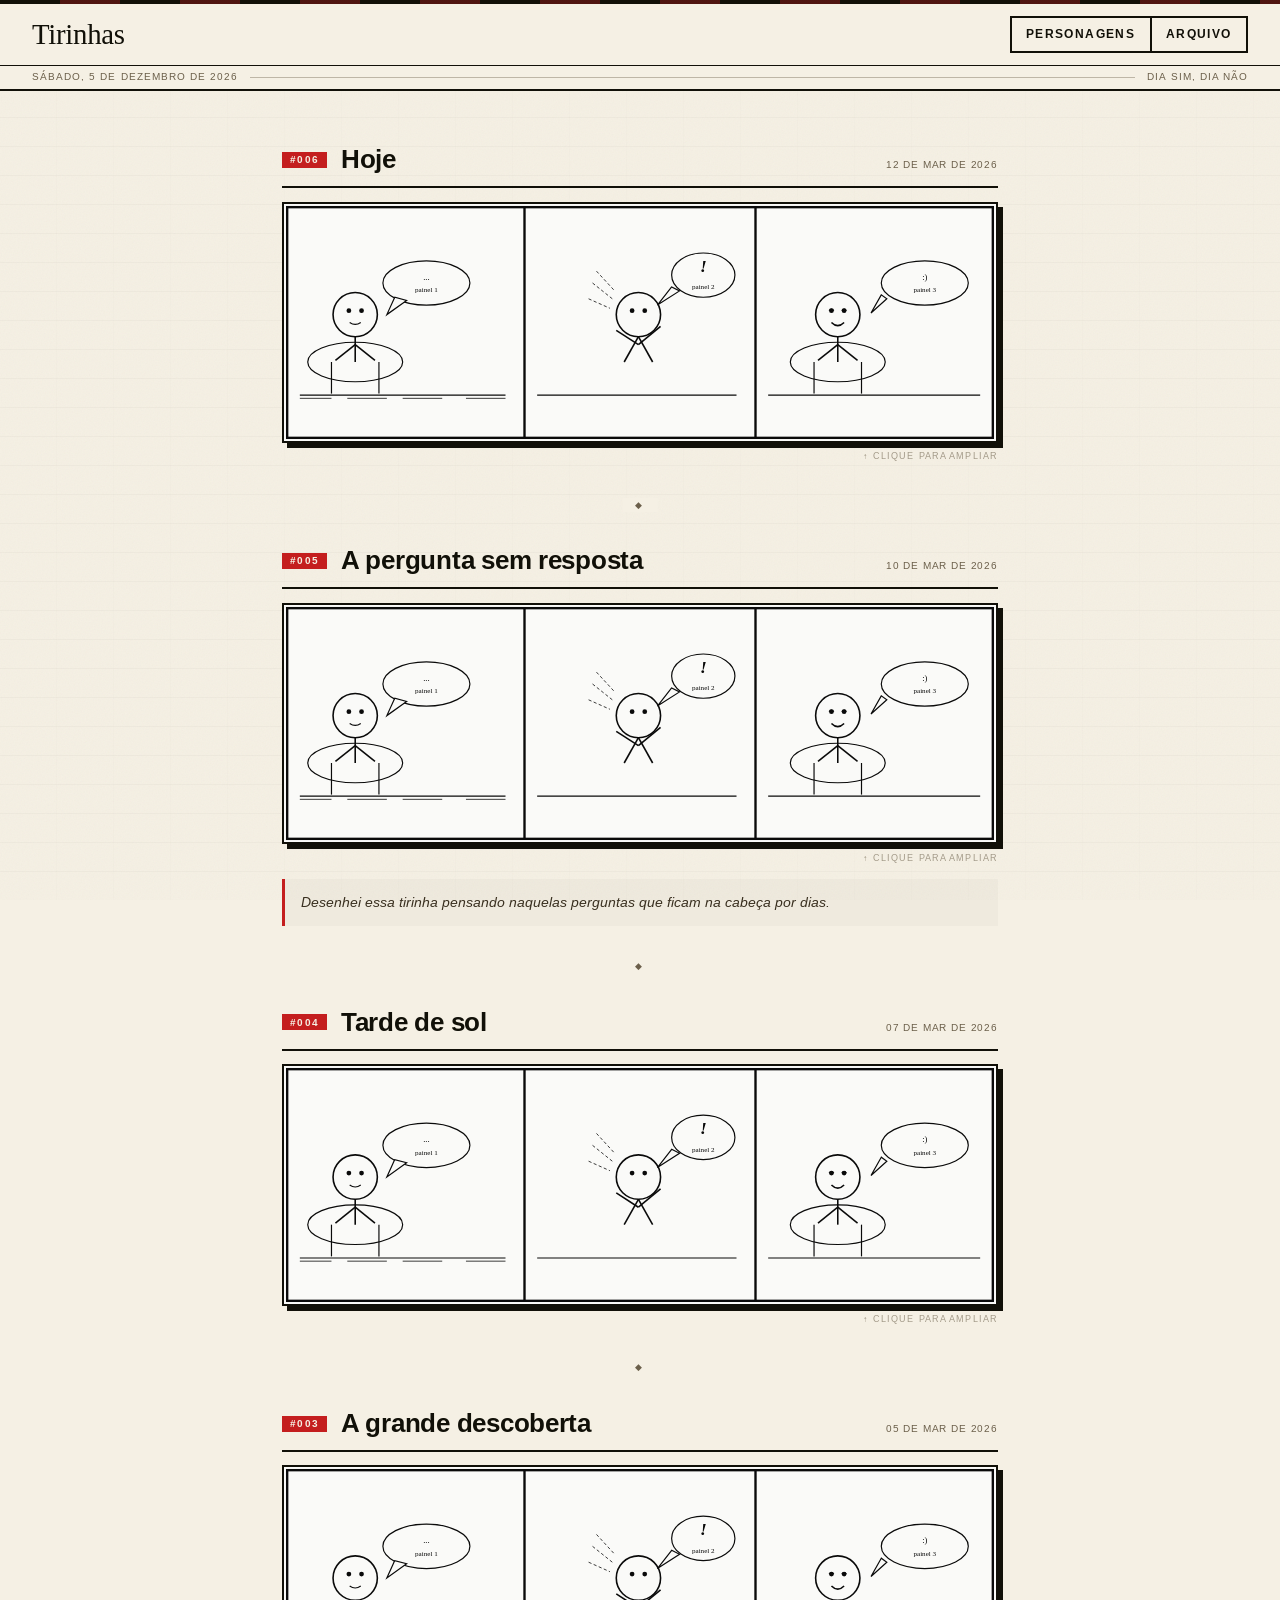
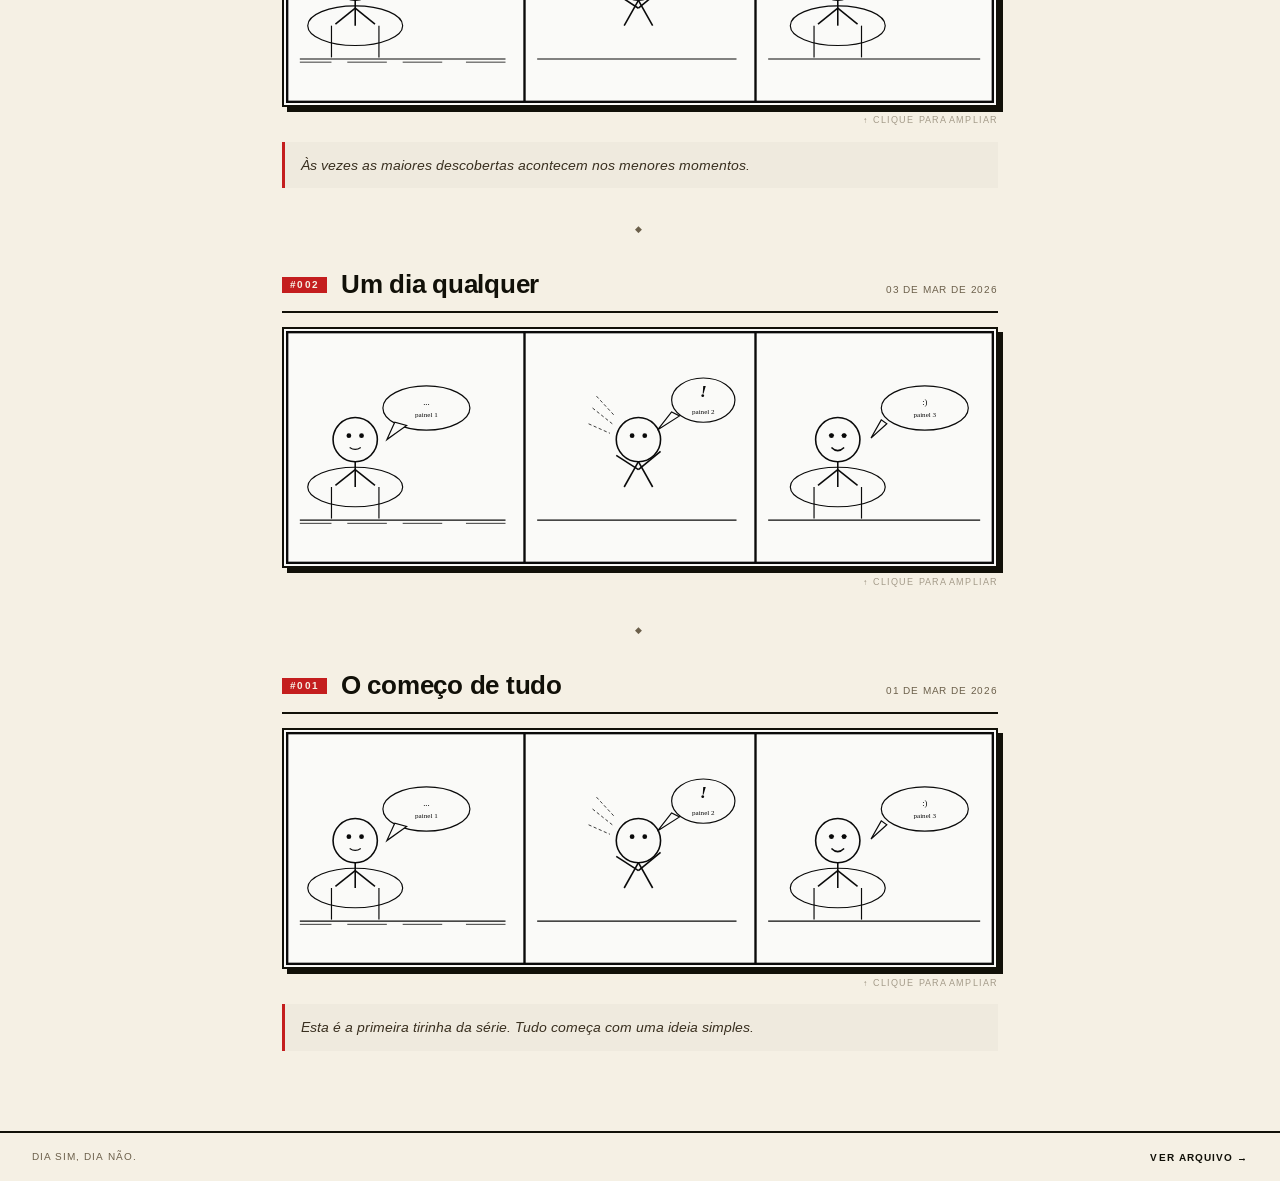
==== commit 5c83aff8: "Redesign: cursor normal, feed vertical de 6 tirinhas por página, animações e textura - Remove cursor" ====
--- a/index.html
+++ b/index.html
@@ -15,11 +15,9 @@
 </head>
 <body data-page="reader">
 
-  <!-- Cursor customizado -->
-  <div id="cursor" aria-hidden="true"></div>
-
   <!-- ── Header / Masthead ── -->
   <header class="site-header" role="banner">
+    <div class="header-top-bar"></div>
     <div class="header-inner">
       <a href="index.html" class="site-logo" aria-label="Ir para a tirinha mais recente">
         Tirinhas
@@ -38,7 +36,7 @@
 
   <!-- ── Conteúdo principal ── -->
   <main class="main-content">
-    <div class="comic-reader">
+    <div class="feed-page">
 
       <!-- Estado de loading -->
       <div id="loading-state" class="loading-state" role="status" aria-live="polite">
@@ -52,53 +50,23 @@
         <p>Não foi possível carregar as tirinhas.</p>
       </div>
 
-      <!-- Leitor de tirinha -->
-      <div id="comic-reader-content" hidden>
+      <!-- Feed de tirinhas -->
+      <div id="comic-feed" hidden aria-label="Feed de tirinhas"></div>
 
-        <!-- Cabeçalho: título + data -->
-        <div class="comic-header">
-          <h1 class="comic-title" id="comic-title"></h1>
-          <time class="comic-date" id="comic-date" aria-label="Data de publicação"></time>
-        </div>
+      <!-- Paginação do feed -->
+      <nav id="feed-pagination" class="feed-pagination" hidden aria-label="Paginação do feed">
+        <button type="button" id="feed-prev" class="feed-page-btn disabled" aria-label="Página anterior">
+          <span class="arrow" aria-hidden="true">←</span>
+          <span>Anteriores</span>
+        </button>
+        <span id="feed-page-info" class="feed-page-info" aria-live="polite"></span>
+        <button type="button" id="feed-next" class="feed-page-btn" aria-label="Próxima página">
+          <span>Próximas</span>
+          <span class="arrow" aria-hidden="true">→</span>
+        </button>
+      </nav>
 
-        <!-- Frame da tirinha -->
-        <div class="comic-frame" id="comic-frame" role="img" aria-labelledby="comic-title">
-          <!-- imagem inserida via JS -->
-        </div>
-
-        <!-- Comentário do autor -->
-        <blockquote class="comic-comment" id="comic-comment" hidden></blockquote>
-
-        <!-- Navegação -->
-        <nav class="comic-nav" aria-label="Navegação entre tirinhas">
-          <button
-            type="button"
-            id="btn-prev"
-            class="nav-btn prev disabled"
-            aria-label="Tirinha anterior"
-            aria-disabled="true"
-          >
-            <span class="arrow" aria-hidden="true">←</span>
-            <span>Anterior</span>
-          </button>
-
-          <span class="comic-counter" id="comic-counter" aria-live="polite"></span>
-
-          <button
-            type="button"
-            id="btn-next"
-            class="nav-btn next disabled"
-            aria-label="Próxima tirinha"
-            aria-disabled="true"
-          >
-            <span>Próxima</span>
-            <span class="arrow" aria-hidden="true">→</span>
-          </button>
-        </nav>
-
-      </div><!-- /#comic-reader-content -->
-
-    </div><!-- /.comic-reader -->
+    </div><!-- /.feed-page -->
   </main>
 
   <!-- ── Footer ── -->
--- a/css/style.css
+++ b/css/style.css
@@ -12,7 +12,6 @@
   padding: 0;
 }
 
-/* Garantia que hidden sempre funciona */
 [hidden] { display: none !important; }
 
 :root {
@@ -21,12 +20,16 @@
   --ink: #111008;
   --ink-mid: #3a3020;
   --ink-light: #6b5f4a;
+  --accent: #c41e1e;
   --border: 2px solid var(--ink);
   --border-thin: 1px solid var(--ink);
   --radius: 0;
   --font-masthead: 'Permanent Marker', cursive;
   --font-body: 'Arimo', Arial, Helvetica, sans-serif;
-  --transition: 0.15s ease;
+  --transition: 0.18s ease;
+  --shadow-sm: 3px 3px 0 0 var(--ink);
+  --shadow-md: 5px 5px 0 0 var(--ink);
+  --shadow-lg: 8px 8px 0 0 var(--ink);
 }
 
 html {
@@ -40,10 +43,10 @@
   line-height: 1.6;
   min-height: 100vh;
   overflow-x: hidden;
-  cursor: none;
-}
-
-/* Textura sutil de papel */
+  cursor: auto;
+}
+
+/* ── Textura de papel com grão ── */
 body::before {
   content: '';
   position: fixed;
@@ -53,37 +56,29 @@
       0deg,
       transparent,
       transparent 28px,
-      rgba(0,0,0,0.018) 28px,
-      rgba(0,0,0,0.018) 29px
+      rgba(0,0,0,0.025) 28px,
+      rgba(0,0,0,0.025) 29px
+    ),
+    repeating-linear-gradient(
+      90deg,
+      transparent,
+      transparent 56px,
+      rgba(0,0,0,0.008) 56px,
+      rgba(0,0,0,0.008) 57px
     );
   pointer-events: none;
   z-index: 0;
 }
 
-/* ── Cursor customizado ── */
-#cursor {
+/* Grão de papel via SVG noise */
+body::after {
+  content: '';
   position: fixed;
-  width: 10px;
-  height: 10px;
-  background: var(--ink);
-  border-radius: 50%;
+  inset: 0;
+  background-image: url("data:image/svg+xml,%3Csvg xmlns='http://www.w3.org/2000/svg' width='300' height='300'%3E%3Cfilter id='n'%3E%3CfeTurbulence type='fractalNoise' baseFrequency='0.75' numOctaves='4' stitchTiles='stitch'/%3E%3C/filter%3E%3Crect width='300' height='300' filter='url(%23n)' opacity='1'/%3E%3C/svg%3E");
+  opacity: 0.045;
   pointer-events: none;
-  z-index: 9999;
-  transform: translate(-50%, -50%);
-  transition: width 0.1s ease, height 0.1s ease;
-}
-
-#cursor.expanded {
-  width: 22px;
-  height: 22px;
-  background: transparent;
-  border: 2px solid var(--ink);
-  border-radius: 50%;
-}
-
-@media (hover: none) {
-  #cursor { display: none; }
-  body { cursor: auto; }
+  z-index: 0;
 }
 
 /* ── Seleção de texto ── */
@@ -101,14 +96,34 @@
   z-index: 100;
   background: var(--bg);
   border-bottom: var(--border);
-}
-
-/* Linha decorativa acima do masthead */
-.site-header::before {
-  content: '';
-  display: block;
+  animation: headerSlideDown 0.4s ease both;
+}
+
+@keyframes headerSlideDown {
+  from { transform: translateY(-100%); opacity: 0; }
+  to   { transform: translateY(0);     opacity: 1; }
+}
+
+/* Barra vermelha no topo */
+.header-top-bar {
   height: 4px;
   background: var(--ink);
+  position: relative;
+  overflow: hidden;
+}
+
+.header-top-bar::after {
+  content: '';
+  position: absolute;
+  inset: 0;
+  background: repeating-linear-gradient(
+    90deg,
+    transparent 0,
+    transparent 60px,
+    var(--accent) 60px,
+    var(--accent) 120px
+  );
+  opacity: 0.35;
 }
 
 .header-inner {
@@ -126,6 +141,7 @@
   text-decoration: none;
   letter-spacing: -0.01em;
   line-height: 1;
+  transition: opacity var(--transition);
 }
 
 .site-logo:hover { opacity: 0.7; }
@@ -148,13 +164,18 @@
   padding: 0.45rem 0.9rem;
   border: var(--border);
   margin-left: -2px;
-  transition: background var(--transition), color var(--transition);
+  transition: background var(--transition), color var(--transition), transform 0.1s ease, box-shadow 0.1s ease;
+  cursor: pointer;
 }
 
 .nav-link:hover,
 .nav-link.active {
   background: var(--ink);
   color: var(--bg);
+}
+
+.nav-link:active {
+  transform: translate(1px, 1px);
 }
 
 /* Linha de data/subtítulo abaixo do header */
@@ -185,14 +206,329 @@
   z-index: 1;
 }
 
-/* ── Leitor de Tirinha ── */
+/* ── Feed de Tirinhas (index.html) ── */
+.feed-page {
+  max-width: 780px;
+  margin: 0 auto;
+  padding: 2.5rem 2rem 5rem;
+}
+
+/* Artigo individual no feed */
+.feed-comic {
+  margin-bottom: 0;
+}
+
+/* Animação de scroll reveal */
+.feed-comic.reveal {
+  opacity: 0;
+  transform: translateY(28px);
+  transition: opacity 0.5s ease, transform 0.5s ease;
+}
+
+.feed-comic.reveal.revealed {
+  opacity: 1;
+  transform: translateY(0);
+}
+
+/* Delay escalonado para cada comic no feed */
+.feed-comic:nth-child(1) { transition-delay: 0.05s; }
+.feed-comic:nth-child(2) { transition-delay: 0.1s; }
+.feed-comic:nth-child(3) { transition-delay: 0.15s; }
+.feed-comic:nth-child(4) { transition-delay: 0.2s; }
+.feed-comic:nth-child(5) { transition-delay: 0.25s; }
+.feed-comic:nth-child(6) { transition-delay: 0.3s; }
+
+/* Cabeçalho do comic no feed */
+.feed-comic-header {
+  display: flex;
+  align-items: baseline;
+  gap: 0.85rem;
+  margin-bottom: 0.85rem;
+  padding-bottom: 0.65rem;
+  border-bottom: var(--border);
+}
+
+.feed-comic-num {
+  font-family: var(--font-body);
+  font-size: 0.6rem;
+  font-weight: 700;
+  letter-spacing: 0.14em;
+  text-transform: uppercase;
+  color: var(--bg);
+  background: var(--accent);
+  padding: 0.2rem 0.5rem;
+  line-height: 1;
+  flex-shrink: 0;
+  align-self: center;
+}
+
+.feed-comic-title {
+  font-family: var(--font-body);
+  font-size: clamp(1.2rem, 3vw, 1.65rem);
+  font-weight: 700;
+  line-height: 1.2;
+  letter-spacing: -0.01em;
+  flex: 1;
+  min-width: 0;
+}
+
+.feed-comic-date {
+  font-family: var(--font-body);
+  font-size: 0.65rem;
+  color: var(--ink-light);
+  white-space: nowrap;
+  flex-shrink: 0;
+  letter-spacing: 0.08em;
+  text-transform: uppercase;
+}
+
+/* Frame da imagem no feed */
+.feed-comic-frame {
+  position: relative;
+  border: var(--border);
+  overflow: hidden;
+  background: var(--bg-white);
+  box-shadow: var(--shadow-md);
+  cursor: zoom-in;
+  transition: box-shadow 0.22s ease, transform 0.22s ease;
+}
+
+.feed-comic-frame:hover {
+  box-shadow: var(--shadow-lg);
+  transform: translate(-1px, -1px);
+}
+
+.feed-comic-frame:active {
+  transform: translate(2px, 2px);
+  box-shadow: 2px 2px 0 0 var(--ink);
+}
+
+.feed-comic-frame img {
+  display: block;
+  width: 100%;
+  height: auto;
+  object-fit: contain;
+  pointer-events: none;
+  user-select: none;
+  -webkit-user-select: none;
+  -webkit-user-drag: none;
+}
+
+/* Overlay anti-drag */
+.feed-comic-frame::after {
+  content: '';
+  position: absolute;
+  inset: 0;
+  z-index: 2;
+  background: transparent;
+}
+
+/* Comentário do autor no feed */
+.feed-comic-comment {
+  margin-top: 0.85rem;
+  padding: 0.75rem 1rem;
+  border-left: 3px solid var(--accent);
+  font-family: var(--font-body);
+  font-style: italic;
+  font-size: 0.88rem;
+  color: var(--ink-mid);
+  background: rgba(0,0,0,0.025);
+}
+
+/* Divisor ornamentado entre tirinhas */
+.feed-divider {
+  border: none;
+  margin: 2.5rem 0;
+  position: relative;
+  text-align: center;
+  height: 1px;
+  background: var(--border-thin);
+  overflow: visible;
+}
+
+.feed-divider::before {
+  content: '◆';
+  position: absolute;
+  top: 50%;
+  left: 50%;
+  transform: translate(-50%, -50%);
+  background: var(--bg);
+  padding: 0 0.75rem;
+  font-size: 0.55rem;
+  color: var(--ink-light);
+  letter-spacing: 0.4em;
+}
+
+/* Dica "clique para ampliar" */
+.feed-comic-hint {
+  text-align: right;
+  font-size: 0.58rem;
+  letter-spacing: 0.12em;
+  text-transform: uppercase;
+  color: var(--ink-light);
+  margin-top: 0.4rem;
+  opacity: 0.6;
+}
+
+@media (hover: none) {
+  .feed-comic-hint { display: none; }
+}
+
+/* ── Paginação do Feed ── */
+.feed-pagination {
+  display: flex;
+  align-items: center;
+  justify-content: center;
+  gap: 0;
+  margin-top: 3rem;
+  padding-top: 2rem;
+  border-top: var(--border);
+}
+
+.feed-page-btn {
+  display: inline-flex;
+  align-items: center;
+  gap: 0.5rem;
+  font-family: var(--font-body);
+  font-size: 0.72rem;
+  font-weight: 700;
+  letter-spacing: 0.1em;
+  text-transform: uppercase;
+  color: var(--ink);
+  padding: 0.55rem 1.25rem;
+  border: var(--border);
+  background: transparent;
+  cursor: pointer;
+  transition: background var(--transition), color var(--transition), transform 0.1s ease, box-shadow 0.1s ease;
+  margin-left: -2px;
+}
+
+.feed-page-btn:first-child { margin-left: 0; }
+
+.feed-page-btn:hover {
+  background: var(--ink);
+  color: var(--bg);
+  box-shadow: var(--shadow-sm);
+  transform: translate(-1px, -1px);
+}
+
+.feed-page-btn:active {
+  transform: translate(1px, 1px);
+  box-shadow: none;
+}
+
+.feed-page-btn:disabled,
+.feed-page-btn.disabled {
+  opacity: 0.3;
+  pointer-events: none;
+}
+
+.feed-page-info {
+  font-size: 0.7rem;
+  color: var(--ink-light);
+  padding: 0.55rem 1.5rem;
+  letter-spacing: 0.1em;
+  text-transform: uppercase;
+  border: var(--border);
+  margin-left: -2px;
+  background: var(--bg-white);
+}
+
+/* ── Lightbox (zoom de imagem) ── */
+.lightbox-overlay {
+  position: fixed;
+  inset: 0;
+  background: rgba(17, 16, 8, 0.96);
+  z-index: 10000;
+  display: flex;
+  align-items: center;
+  justify-content: center;
+  opacity: 0;
+  visibility: hidden;
+  transition: opacity 0.22s ease, visibility 0.22s ease;
+}
+
+.lightbox-overlay.active {
+  opacity: 1;
+  visibility: visible;
+}
+
+.lightbox-img-wrap {
+  max-width: 96vw;
+  max-height: 96vh;
+  overflow: auto;
+  touch-action: pan-x pan-y pinch-zoom;
+  display: flex;
+  align-items: center;
+  justify-content: center;
+  -webkit-overflow-scrolling: touch;
+}
+
+.lightbox-img-wrap img {
+  max-width: 96vw;
+  max-height: 90vh;
+  width: auto;
+  height: auto;
+  object-fit: contain;
+  display: block;
+  pointer-events: none;
+  user-select: none;
+  -webkit-user-select: none;
+  -webkit-user-drag: none;
+  border: var(--border);
+  animation: lightboxZoomIn 0.22s ease both;
+}
+
+@keyframes lightboxZoomIn {
+  from { transform: scale(0.92); opacity: 0; }
+  to   { transform: scale(1);    opacity: 1; }
+}
+
+.lightbox-close {
+  position: fixed;
+  top: 1.1rem;
+  right: 1.1rem;
+  width: 38px;
+  height: 38px;
+  background: var(--bg);
+  border: var(--border);
+  color: var(--ink);
+  font-size: 1rem;
+  font-family: var(--font-body);
+  font-weight: 700;
+  display: flex;
+  align-items: center;
+  justify-content: center;
+  cursor: pointer;
+  z-index: 10001;
+  transition: background var(--transition), color var(--transition);
+}
+
+.lightbox-close:hover {
+  background: var(--ink);
+  color: var(--bg);
+}
+
+.lightbox-caption {
+  position: fixed;
+  bottom: 1.25rem;
+  left: 50%;
+  transform: translateX(-50%);
+  font-size: 0.6rem;
+  letter-spacing: 0.14em;
+  text-transform: uppercase;
+  color: rgba(245, 240, 228, 0.5);
+  white-space: nowrap;
+  pointer-events: none;
+}
+
+/* ── Leitor de Tirinha (modo legado — não usado no feed) ── */
 .comic-reader {
   max-width: 960px;
   margin: 0 auto;
   padding: 2.5rem 2rem 5rem;
 }
 
-/* Cabeçalho da tirinha */
 .comic-header {
   display: flex;
   align-items: baseline;
@@ -221,13 +557,13 @@
   text-transform: uppercase;
 }
 
-/* Frame da tirinha */
 .comic-frame {
   position: relative;
   border: var(--border);
   overflow: hidden;
   background: var(--bg-white);
-  box-shadow: 4px 4px 0 0 var(--ink);
+  box-shadow: var(--shadow-md);
+  cursor: zoom-in;
 }
 
 .comic-frame img,
@@ -238,13 +574,39 @@
   height: auto;
   max-height: 68vh;
   object-fit: contain;
-}
-
-/* Comentário do autor */
+  pointer-events: none;
+  user-select: none;
+  -webkit-user-select: none;
+  -webkit-user-drag: none;
+}
+
+.comic-frame::after {
+  content: '';
+  position: absolute;
+  inset: 0;
+  z-index: 2;
+  background: transparent;
+}
+
+.comic-tap-hint {
+  display: none;
+  text-align: center;
+  font-size: 0.6rem;
+  letter-spacing: 0.12em;
+  text-transform: uppercase;
+  color: var(--ink-light);
+  margin-top: 0.5rem;
+  opacity: 0.7;
+}
+
+@media (hover: none) {
+  .comic-tap-hint { display: block; }
+}
+
 .comic-comment {
   margin-top: 1rem;
   padding: 0.85rem 1.1rem;
-  border-left: 3px solid var(--ink);
+  border-left: 3px solid var(--accent);
   font-family: var(--font-body);
   font-style: italic;
   font-size: 0.9rem;
@@ -252,7 +614,6 @@
   background: rgba(0,0,0,0.03);
 }
 
-/* Navegação prev/next */
 .comic-nav {
   display: flex;
   align-items: center;
@@ -274,13 +635,20 @@
   padding: 0.55rem 1.1rem;
   border: var(--border);
   background: transparent;
-  cursor: none;
-  transition: background var(--transition), color var(--transition);
+  cursor: pointer;
+  transition: background var(--transition), color var(--transition), transform 0.1s ease, box-shadow 0.1s ease;
 }
 
 .nav-btn:hover {
   background: var(--ink);
   color: var(--bg);
+  box-shadow: var(--shadow-sm);
+  transform: translate(-1px, -1px);
+}
+
+.nav-btn:active {
+  transform: translate(1px, 1px);
+  box-shadow: none;
 }
 
 .nav-btn:disabled,
@@ -299,34 +667,16 @@
   text-transform: uppercase;
 }
 
-/* ── Animações de transição entre tirinhas ── */
-.comic-frame.slide-out-left {
-  animation: slideOutLeft 0.2s ease both;
-}
-.comic-frame.slide-out-right {
-  animation: slideOutRight 0.2s ease both;
-}
-.comic-frame.slide-in-left {
-  animation: slideInLeft 0.2s ease both;
-}
-.comic-frame.slide-in-right {
-  animation: slideInRight 0.2s ease both;
-}
-
-@keyframes slideOutLeft {
-  to { transform: translateX(-6%); opacity: 0; }
-}
-@keyframes slideOutRight {
-  to { transform: translateX(6%); opacity: 0; }
-}
-@keyframes slideInLeft {
-  from { transform: translateX(5%); opacity: 0; }
-  to   { transform: translateX(0); opacity: 1; }
-}
-@keyframes slideInRight {
-  from { transform: translateX(-5%); opacity: 0; }
-  to   { transform: translateX(0); opacity: 1; }
-}
+/* Transições legado */
+.comic-frame.slide-out-left  { animation: slideOutLeft 0.2s ease both; }
+.comic-frame.slide-out-right { animation: slideOutRight 0.2s ease both; }
+.comic-frame.slide-in-left   { animation: slideInLeft 0.2s ease both; }
+.comic-frame.slide-in-right  { animation: slideInRight 0.2s ease both; }
+
+@keyframes slideOutLeft  { to   { transform: translateX(-6%); opacity: 0; } }
+@keyframes slideOutRight { to   { transform: translateX(6%); opacity: 0; } }
+@keyframes slideInLeft   { from { transform: translateX(5%); opacity: 0; } to { transform: translateX(0); opacity: 1; } }
+@keyframes slideInRight  { from { transform: translateX(-5%); opacity: 0; } to { transform: translateX(0); opacity: 1; } }
 
 .comic-header.fade-update,
 .comic-comment.fade-update {
@@ -349,6 +699,12 @@
   margin-bottom: 2rem;
   padding-bottom: 0.75rem;
   border-bottom: var(--border);
+  animation: fadeUp 0.4s ease both 0.1s;
+}
+
+@keyframes fadeUp {
+  from { opacity: 0; transform: translateY(16px); }
+  to   { opacity: 1; transform: translateY(0); }
 }
 
 .page-header h1 {
@@ -367,11 +723,57 @@
   text-transform: uppercase;
 }
 
-/* Lista de arquivo — estilo jornal (não grid) */
+/* Barra de pesquisa do arquivo */
+.archive-search-wrap {
+  margin-bottom: 1.5rem;
+  animation: fadeUp 0.4s ease both 0.15s;
+}
+
+.archive-search {
+  width: 100%;
+  padding: 0.65rem 1rem;
+  border: var(--border);
+  background: var(--bg-white);
+  font-family: var(--font-body);
+  font-size: 0.88rem;
+  color: var(--ink);
+  outline: none;
+  letter-spacing: 0.02em;
+  transition: box-shadow var(--transition);
+  appearance: none;
+  -webkit-appearance: none;
+  cursor: text;
+}
+
+.archive-search::placeholder {
+  color: var(--ink-light);
+  opacity: 0.8;
+}
+
+.archive-search:focus {
+  box-shadow: var(--shadow-sm);
+}
+
+.archive-search::-webkit-search-cancel-button,
+.archive-search::-webkit-search-decoration {
+  -webkit-appearance: none;
+}
+
+.archive-search-results {
+  font-size: 0.62rem;
+  color: var(--ink-light);
+  letter-spacing: 0.1em;
+  text-transform: uppercase;
+  margin-top: 0.5rem;
+  min-height: 1.2em;
+}
+
+/* Lista de arquivo */
 .archive-list {
   display: flex;
   flex-direction: column;
   gap: 0;
+  animation: fadeUp 0.4s ease both 0.2s;
 }
 
 .archive-item {
@@ -382,8 +784,9 @@
   color: var(--ink);
   border-bottom: var(--border-thin);
   background: var(--bg-white);
-  transition: background var(--transition);
+  transition: background var(--transition), transform 0.12s ease, box-shadow 0.12s ease;
   overflow: hidden;
+  cursor: pointer;
 }
 
 .archive-item:first-child {
@@ -393,6 +796,7 @@
 .archive-item:hover {
   background: var(--ink);
   color: var(--bg);
+  transform: translateX(3px);
 }
 
 .archive-item-img {
@@ -446,6 +850,18 @@
   color: rgba(245, 240, 228, 0.65);
 }
 
+.archive-item-hashtags {
+  font-size: 0.58rem;
+  color: var(--ink-light);
+  letter-spacing: 0.05em;
+  margin-top: 0.18rem;
+  opacity: 0.65;
+}
+
+.archive-item:hover .archive-item-hashtags {
+  color: rgba(245, 240, 228, 0.45);
+}
+
 .archive-item-num {
   padding: 0 1rem;
   display: flex;
@@ -485,8 +901,8 @@
   padding: 0.5rem 1rem;
   border: var(--border);
   background: transparent;
-  cursor: none;
-  transition: background var(--transition), color var(--transition);
+  cursor: pointer;
+  transition: background var(--transition), color var(--transition), transform 0.1s ease, box-shadow 0.1s ease;
   margin-left: -2px;
 }
 
@@ -495,6 +911,13 @@
 .pagination-btn:hover {
   background: var(--ink);
   color: var(--bg);
+  box-shadow: var(--shadow-sm);
+  transform: translate(-1px, -1px);
+}
+
+.pagination-btn:active {
+  transform: translate(1px, 1px);
+  box-shadow: none;
 }
 
 .pagination-btn:disabled,
@@ -523,10 +946,11 @@
 
 .characters-grid {
   display: grid;
-  grid-template-columns: repeat(auto-fill, minmax(220px, 1fr));
+  grid-template-columns: repeat(3, 1fr);
   gap: 0;
   border-top: var(--border);
   border-left: var(--border);
+  animation: fadeUp 0.4s ease both 0.15s;
 }
 
 .character-card {
@@ -535,6 +959,46 @@
   background: var(--bg-white);
   padding: 0;
   overflow: hidden;
+  text-decoration: none;
+  color: var(--ink);
+  display: block;
+  cursor: pointer;
+  transition: background var(--transition), color var(--transition), transform 0.15s ease, box-shadow 0.15s ease;
+}
+
+.character-card:hover {
+  background: var(--ink);
+  color: var(--bg);
+  transform: translate(-2px, -2px);
+  box-shadow: var(--shadow-md);
+}
+
+.character-card:active {
+  transform: translate(1px, 1px);
+  box-shadow: 2px 2px 0 0 var(--ink);
+}
+
+.character-card:hover .character-card-img {
+  border-bottom-color: rgba(245, 240, 228, 0.3);
+}
+
+.character-card:hover .character-alias,
+.character-card:hover .character-desc {
+  color: rgba(245, 240, 228, 0.7);
+}
+
+.character-card:hover .character-alias {
+  border-bottom-color: rgba(245, 240, 228, 0.2);
+}
+
+.character-card:hover .character-trait {
+  border-color: rgba(245, 240, 228, 0.35);
+  color: rgba(245, 240, 228, 0.7);
+}
+
+.character-card:hover .character-debut,
+.character-card:hover .character-debut a {
+  color: rgba(245, 240, 228, 0.55);
 }
 
 .character-card-img {
@@ -555,7 +1019,6 @@
   display: block;
 }
 
-/* Placeholder quando sem imagem própria */
 .character-card-img .char-placeholder {
   font-size: 3.5rem;
   opacity: 0.2;
@@ -625,6 +1088,182 @@
 
 .character-debut a:hover { opacity: 0.6; }
 
+/* ── Página de Personagem (wiki) ── */
+.personagem-page {
+  max-width: 960px;
+  margin: 0 auto;
+  padding: 2.5rem 2rem 5rem;
+}
+
+.personagem-back {
+  display: inline-flex;
+  align-items: center;
+  gap: 0.5rem;
+  font-size: 0.7rem;
+  font-weight: 700;
+  letter-spacing: 0.1em;
+  text-transform: uppercase;
+  color: var(--ink);
+  text-decoration: none;
+  padding: 0.45rem 0.9rem;
+  border: var(--border);
+  margin-bottom: 2rem;
+  cursor: pointer;
+  transition: background var(--transition), color var(--transition), transform 0.1s ease, box-shadow 0.1s ease;
+}
+
+.personagem-back:hover {
+  background: var(--ink);
+  color: var(--bg);
+  box-shadow: var(--shadow-sm);
+  transform: translate(-1px, -1px);
+}
+
+.personagem-back:active {
+  transform: translate(1px, 1px);
+  box-shadow: none;
+}
+
+.personagem-layout {
+  display: grid;
+  grid-template-columns: 320px 1fr;
+  gap: 0;
+  border: var(--border);
+  box-shadow: var(--shadow-md);
+  animation: fadeUp 0.4s ease both 0.1s;
+}
+
+.personagem-img-col {
+  border-right: var(--border);
+  overflow: hidden;
+  background: #e8e2d4;
+}
+
+.personagem-img-col img {
+  width: 100%;
+  height: 100%;
+  object-fit: cover;
+  display: block;
+  min-height: 320px;
+  pointer-events: none;
+  user-select: none;
+  -webkit-user-drag: none;
+}
+
+.personagem-img-placeholder {
+  width: 100%;
+  min-height: 320px;
+  display: flex;
+  align-items: center;
+  justify-content: center;
+  font-size: 7rem;
+  opacity: 0.15;
+  user-select: none;
+}
+
+.personagem-info-col {
+  padding: 2rem 2rem 2rem;
+  background: var(--bg-white);
+}
+
+.personagem-nome {
+  font-family: var(--font-body);
+  font-size: clamp(1.75rem, 4vw, 2.5rem);
+  font-weight: 700;
+  letter-spacing: -0.02em;
+  line-height: 1.1;
+  margin-bottom: 0.3rem;
+}
+
+.personagem-apelido {
+  font-size: 0.68rem;
+  color: var(--ink-light);
+  letter-spacing: 0.12em;
+  text-transform: uppercase;
+  margin-bottom: 1.25rem;
+  padding-bottom: 1rem;
+  border-bottom: var(--border);
+}
+
+.personagem-section-label {
+  font-size: 0.58rem;
+  font-weight: 700;
+  letter-spacing: 0.18em;
+  text-transform: uppercase;
+  color: var(--ink-light);
+  margin-bottom: 0.5rem;
+  margin-top: 1.25rem;
+}
+
+.personagem-descricao {
+  font-size: 0.93rem;
+  line-height: 1.68;
+  color: var(--ink-mid);
+}
+
+.personagem-traits {
+  display: flex;
+  flex-wrap: wrap;
+  gap: 0.4rem;
+  margin-top: 0.4rem;
+}
+
+.personagem-trait {
+  font-size: 0.6rem;
+  font-weight: 700;
+  letter-spacing: 0.1em;
+  text-transform: uppercase;
+  padding: 0.22rem 0.6rem;
+  border: var(--border-thin);
+  color: var(--ink-mid);
+}
+
+.personagem-hashtag {
+  margin-top: 0.75rem;
+  font-size: 0.68rem;
+  color: var(--ink-light);
+  letter-spacing: 0.08em;
+  font-style: italic;
+}
+
+.personagem-debut {
+  margin-top: 1.5rem;
+  padding-top: 1rem;
+  border-top: var(--border-thin);
+  font-size: 0.68rem;
+  color: var(--ink-light);
+  letter-spacing: 0.06em;
+  text-transform: uppercase;
+}
+
+.personagem-debut a {
+  color: var(--ink);
+  font-weight: 700;
+  text-decoration: underline;
+  text-underline-offset: 2px;
+}
+
+.personagem-debut a:hover { opacity: 0.6; }
+
+.personagem-not-found {
+  text-align: center;
+  padding: 5rem 2rem;
+}
+
+.personagem-not-found h2 {
+  font-size: 1.5rem;
+  font-weight: 700;
+  margin-bottom: 0.75rem;
+}
+
+.personagem-not-found a {
+  color: var(--ink);
+  font-weight: 700;
+  font-size: 0.75rem;
+  letter-spacing: 0.08em;
+  text-transform: uppercase;
+}
+
 /* ── Loading state ── */
 .loading-state {
   display: flex;
@@ -635,7 +1274,6 @@
   gap: 1.25rem;
 }
 
-/* Spinner estilo "impressora" — simples e rápido */
 .ink-loader {
   width: 32px;
   height: 32px;
@@ -696,6 +1334,7 @@
   font-weight: 700;
   letter-spacing: 0.1em;
   text-transform: uppercase;
+  transition: opacity var(--transition);
 }
 
 .footer-back:hover { opacity: 0.55; }
@@ -717,29 +1356,21 @@
     padding-top: 6rem;
   }
 
+  .feed-page,
   .comic-reader,
   .archive-page,
   .characters-page {
     padding: 1.75rem 1.25rem 4rem;
   }
 
-  .comic-header {
-    flex-direction: column;
-    align-items: flex-start;
-    gap: 0.25rem;
-  }
-
-  .comic-nav { gap: 0.5rem; }
-
-  .nav-btn {
-    font-size: 0.65rem;
-    padding: 0.5rem 0.85rem;
-  }
-
-  .comic-counter {
+  .feed-comic-header {
+    flex-wrap: wrap;
+    gap: 0.5rem;
+  }
+
+  .feed-comic-date {
     width: 100%;
-    text-align: center;
-    order: -1;
+    order: 3;
   }
 
   .archive-item {
@@ -756,7 +1387,26 @@
   }
 
   .characters-grid {
-    grid-template-columns: 1fr 1fr;
+    grid-template-columns: repeat(2, 1fr);
+  }
+
+  .personagem-layout {
+    grid-template-columns: 1fr;
+  }
+
+  .personagem-img-col {
+    border-right: none;
+    border-bottom: var(--border);
+    max-height: 280px;
+  }
+
+  .personagem-img-col img {
+    min-height: 200px;
+    max-height: 280px;
+  }
+
+  .personagem-img-placeholder {
+    min-height: 200px;
   }
 
   .site-footer {
@@ -796,19 +1446,46 @@
   .characters-grid {
     grid-template-columns: 1fr;
   }
+
+  .archive-search {
+    font-size: 0.8rem;
+    padding: 0.55rem 0.85rem;
+  }
+
+  .feed-page-btn span:not(.arrow) {
+    display: none;
+  }
 }
 
 /* ── Tema de impressão ── */
 @media print {
   body::before,
+  body::after,
   .site-header,
   .comic-nav,
+  .feed-pagination,
   .site-footer,
-  #cursor {
+  .lightbox-overlay {
     display: none !important;
   }
 
-  .comic-frame {
+  .feed-comic-frame img {
+    visibility: hidden !important;
+  }
+
+  .feed-comic-frame::before {
+    content: '© Todos os direitos reservados. Reprodução proibida.';
+    display: flex;
+    align-items: center;
+    justify-content: center;
+    font-size: 0.75rem;
+    letter-spacing: 0.08em;
+    color: #666;
+    padding: 2rem;
+    visibility: visible !important;
+  }
+
+  .feed-comic-frame {
     box-shadow: none;
     border: 1px solid #000;
   }
@@ -826,4 +1503,8 @@
     opacity: 0.4;
     animation: none;
   }
-}
+  .feed-comic.reveal {
+    opacity: 1;
+    transform: none;
+  }
+}
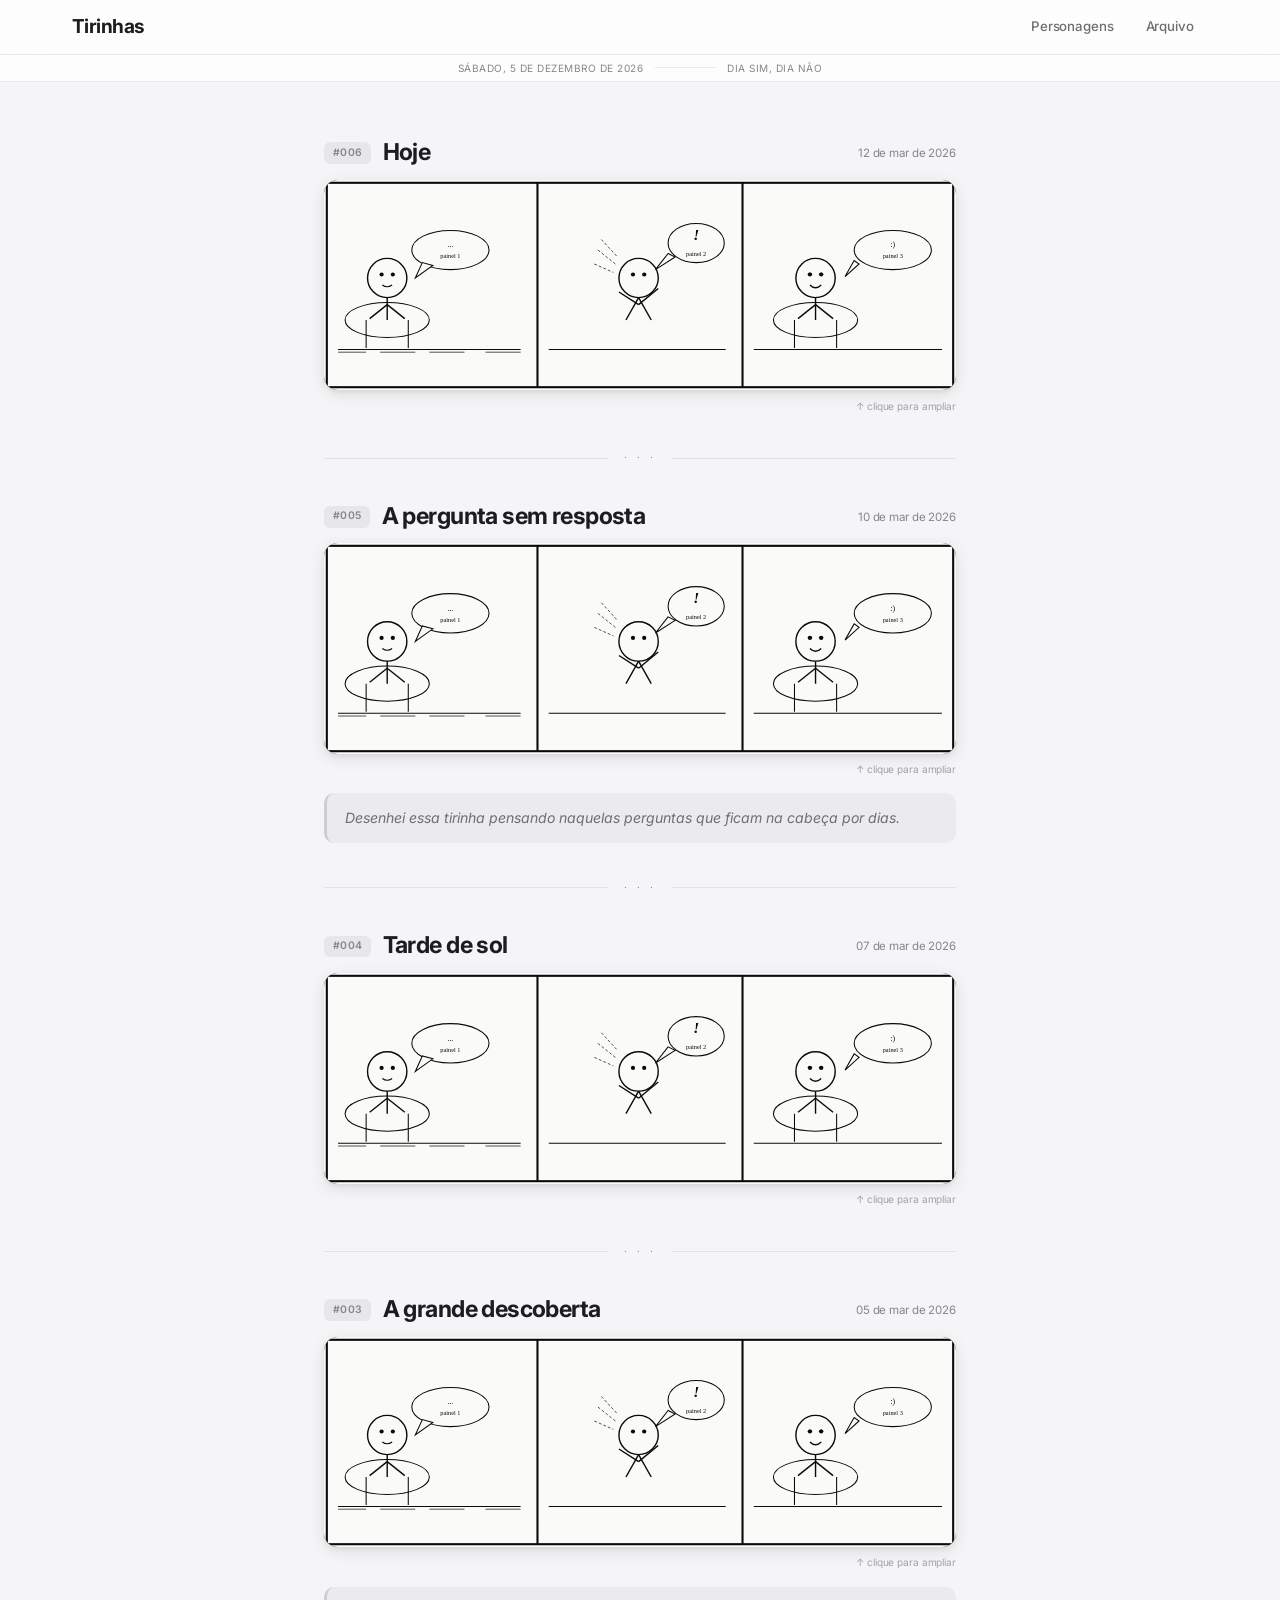
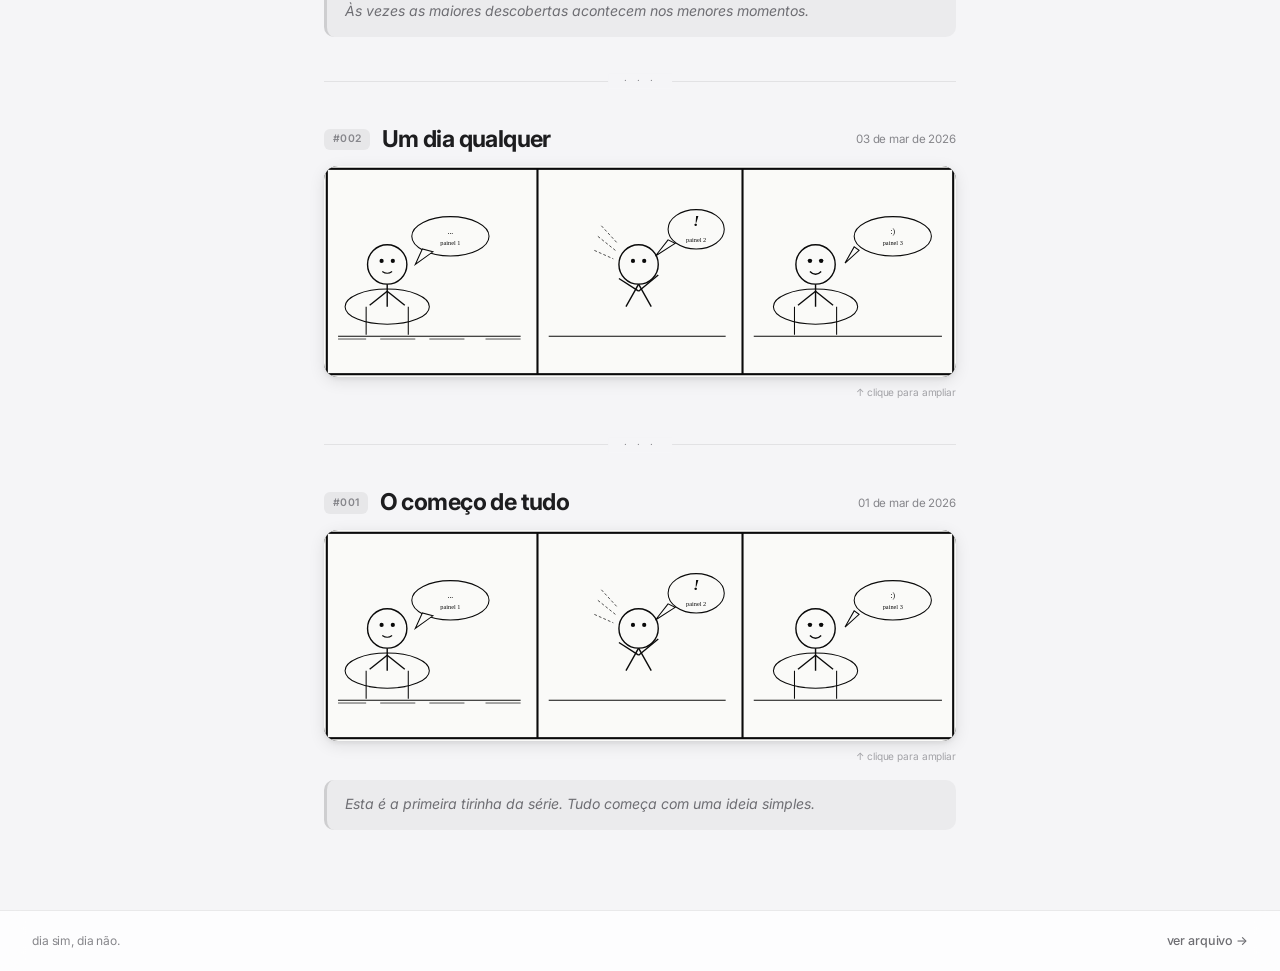
==== commit 70ed04f2: "Redesign completo com estilo Apple — visual clean e moderno - Nova paleta: fundo branco/cinza-claro," ====
--- a/index.html
+++ b/index.html
@@ -10,7 +10,7 @@
   <title>Tirinhas</title>
   <link rel="preconnect" href="https://fonts.googleapis.com">
   <link rel="preconnect" href="https://fonts.gstatic.com" crossorigin>
-  <link href="https://fonts.googleapis.com/css2?family=Arimo:ital,wght@0,400;0,700;1,400;1,700&family=Permanent+Marker&display=swap" rel="stylesheet">
+  <link href="https://fonts.googleapis.com/css2?family=Inter:ital,wght@0,300;0,400;0,500;0,600;0,700;1,400&display=swap" rel="stylesheet">
   <link rel="stylesheet" href="css/style.css">
 </head>
 <body data-page="reader">
--- a/css/style.css
+++ b/css/style.css
@@ -1,9 +1,9 @@
 /* =============================================
    TIRINHAS — CSS
-   Estilo Jornal · Anos 1950 · Preto & Branco
+   Apple-inspired Design · Clean & Modern
    ============================================= */
 
-@import url('https://fonts.googleapis.com/css2?family=Arimo:ital,wght@0,400;0,700;1,400;1,700&family=Permanent+Marker&display=swap');
+@import url('https://fonts.googleapis.com/css2?family=Inter:ital,wght@0,300;0,400;0,500;0,600;0,700;1,400&display=swap');
 
 /* ── Reset & Base ── */
 *, *::before, *::after {
@@ -15,88 +15,67 @@
 [hidden] { display: none !important; }
 
 :root {
-  --bg: #f5f0e4;
-  --bg-white: #faf8f2;
-  --ink: #111008;
-  --ink-mid: #3a3020;
-  --ink-light: #6b5f4a;
-  --accent: #c41e1e;
-  --border: 2px solid var(--ink);
-  --border-thin: 1px solid var(--ink);
-  --radius: 0;
-  --font-masthead: 'Permanent Marker', cursive;
-  --font-body: 'Arimo', Arial, Helvetica, sans-serif;
-  --transition: 0.18s ease;
-  --shadow-sm: 3px 3px 0 0 var(--ink);
-  --shadow-md: 5px 5px 0 0 var(--ink);
-  --shadow-lg: 8px 8px 0 0 var(--ink);
+  --bg:             #ffffff;
+  --bg-secondary:   #f5f5f7;
+  --bg-card:        #ffffff;
+  --text-primary:   #1d1d1f;
+  --text-secondary: #6e6e73;
+  --text-tertiary:  #86868b;
+  --border-color:   rgba(0, 0, 0, 0.08);
+  --border-medium:  rgba(0, 0, 0, 0.13);
+  --black:          #000000;
+
+  --radius-xs: 6px;
+  --radius-sm: 10px;
+  --radius-md: 14px;
+  --radius-lg: 20px;
+  --radius-xl: 28px;
+
+  --font-body: -apple-system, BlinkMacSystemFont, 'Inter', 'SF Pro Display',
+               'SF Pro Text', 'Helvetica Neue', Arial, sans-serif;
+
+  --transition:      0.25s cubic-bezier(0.25, 0.46, 0.45, 0.94);
+  --transition-fast: 0.15s ease;
+
+  --shadow-sm: 0 1px 3px rgba(0, 0, 0, 0.08), 0 1px 2px rgba(0, 0, 0, 0.05);
+  --shadow-md: 0 4px 16px rgba(0, 0, 0, 0.1),  0 2px 4px rgba(0, 0, 0, 0.06);
+  --shadow-lg: 0 10px 40px rgba(0, 0, 0, 0.12), 0 4px 12px rgba(0, 0, 0, 0.07);
+  --shadow-xl: 0 20px 60px rgba(0, 0, 0, 0.14), 0 8px 20px rgba(0, 0, 0, 0.09);
 }
 
 html {
   font-size: 16px;
+  -webkit-font-smoothing: antialiased;
+  -moz-osx-font-smoothing: grayscale;
 }
 
 body {
-  background-color: var(--bg);
-  color: var(--ink);
+  background-color: var(--bg-secondary);
+  color: var(--text-primary);
   font-family: var(--font-body);
   line-height: 1.6;
   min-height: 100vh;
   overflow-x: hidden;
-  cursor: auto;
-}
-
-/* ── Textura de papel com grão ── */
-body::before {
-  content: '';
-  position: fixed;
-  inset: 0;
-  background-image:
-    repeating-linear-gradient(
-      0deg,
-      transparent,
-      transparent 28px,
-      rgba(0,0,0,0.025) 28px,
-      rgba(0,0,0,0.025) 29px
-    ),
-    repeating-linear-gradient(
-      90deg,
-      transparent,
-      transparent 56px,
-      rgba(0,0,0,0.008) 56px,
-      rgba(0,0,0,0.008) 57px
-    );
-  pointer-events: none;
-  z-index: 0;
-}
-
-/* Grão de papel via SVG noise */
-body::after {
-  content: '';
-  position: fixed;
-  inset: 0;
-  background-image: url("data:image/svg+xml,%3Csvg xmlns='http://www.w3.org/2000/svg' width='300' height='300'%3E%3Cfilter id='n'%3E%3CfeTurbulence type='fractalNoise' baseFrequency='0.75' numOctaves='4' stitchTiles='stitch'/%3E%3C/filter%3E%3Crect width='300' height='300' filter='url(%23n)' opacity='1'/%3E%3C/svg%3E");
-  opacity: 0.045;
-  pointer-events: none;
-  z-index: 0;
-}
-
-/* ── Seleção de texto ── */
+}
+
+/* ── Text selection ── */
 ::selection {
-  background: var(--ink);
-  color: var(--bg);
-}
-
-/* ── Header / Masthead ── */
+  background: rgba(0, 125, 250, 0.15);
+  color: var(--text-primary);
+}
+
+/* ── Header ── */
 .site-header {
   position: fixed;
   top: 0;
   left: 0;
   right: 0;
   z-index: 100;
-  background: var(--bg);
-  border-bottom: var(--border);
-  animation: headerSlideDown 0.4s ease both;
+  background: rgba(255, 255, 255, 0.82);
+  backdrop-filter: saturate(180%) blur(20px);
+  -webkit-backdrop-filter: saturate(180%) blur(20px);
+  border-bottom: 1px solid var(--border-color);
+  animation: headerSlideDown 0.5s ease both;
 }
 
 @keyframes headerSlideDown {
@@ -104,125 +83,110 @@
   to   { transform: translateY(0);     opacity: 1; }
 }
 
-/* Barra vermelha no topo */
+/* Barra superior — oculta no redesign */
 .header-top-bar {
-  height: 4px;
-  background: var(--ink);
-  position: relative;
-  overflow: hidden;
-}
-
-.header-top-bar::after {
-  content: '';
-  position: absolute;
-  inset: 0;
-  background: repeating-linear-gradient(
-    90deg,
-    transparent 0,
-    transparent 60px,
-    var(--accent) 60px,
-    var(--accent) 120px
-  );
-  opacity: 0.35;
+  display: none;
 }
 
 .header-inner {
   display: flex;
   align-items: center;
   justify-content: space-between;
-  padding: 0.75rem 2rem;
-  border-bottom: var(--border-thin);
+  padding: 0 2rem;
+  height: 54px;
+  max-width: 1200px;
+  margin: 0 auto;
 }
 
 .site-logo {
-  font-family: var(--font-masthead);
-  font-size: 1.8rem;
-  color: var(--ink);
+  font-family: var(--font-body);
+  font-size: 1.2rem;
+  font-weight: 700;
+  color: var(--text-primary);
   text-decoration: none;
-  letter-spacing: -0.01em;
+  letter-spacing: -0.03em;
   line-height: 1;
-  transition: opacity var(--transition);
-}
-
-.site-logo:hover { opacity: 0.7; }
+  transition: opacity var(--transition-fast);
+}
+
+.site-logo:hover { opacity: 0.55; }
 
 .site-nav {
   display: flex;
-  gap: 0;
+  gap: 0.2rem;
   align-items: center;
 }
 
 .nav-link {
   display: inline-block;
   font-family: var(--font-body);
-  font-size: 0.72rem;
-  font-weight: 700;
-  letter-spacing: 0.12em;
+  font-size: 0.83rem;
+  font-weight: 500;
+  letter-spacing: -0.01em;
+  text-decoration: none;
+  color: var(--text-secondary);
+  padding: 0.4rem 0.9rem;
+  border-radius: var(--radius-sm);
+  transition: background var(--transition-fast), color var(--transition-fast);
+  cursor: pointer;
+}
+
+.nav-link:hover {
+  background: rgba(0, 0, 0, 0.06);
+  color: var(--text-primary);
+}
+
+.nav-link.active {
+  background: var(--black);
+  color: #ffffff;
+}
+
+/* Linha de data abaixo do header */
+.header-dateline {
+  display: flex;
+  align-items: center;
+  justify-content: center;
+  padding: 0.3rem 2rem;
+  font-size: 0.63rem;
+  letter-spacing: 0.05em;
+  color: var(--text-tertiary);
   text-transform: uppercase;
-  text-decoration: none;
-  color: var(--ink);
-  padding: 0.45rem 0.9rem;
-  border: var(--border);
-  margin-left: -2px;
-  transition: background var(--transition), color var(--transition), transform 0.1s ease, box-shadow 0.1s ease;
-  cursor: pointer;
-}
-
-.nav-link:hover,
-.nav-link.active {
-  background: var(--ink);
-  color: var(--bg);
-}
-
-.nav-link:active {
-  transform: translate(1px, 1px);
-}
-
-/* Linha de data/subtítulo abaixo do header */
-.header-dateline {
-  display: flex;
-  align-items: center;
-  justify-content: space-between;
-  padding: 0.2rem 2rem;
-  font-size: 0.65rem;
-  letter-spacing: 0.1em;
-  color: var(--ink-light);
-  text-transform: uppercase;
+  font-weight: 400;
+  border-top: 1px solid var(--border-color);
 }
 
 .header-dateline-rule {
   flex: 1;
   height: 1px;
-  background: var(--ink-light);
+  background: var(--border-color);
   margin: 0 0.75rem;
-  opacity: 0.4;
+  max-width: 60px;
 }
 
 /* ── Conteúdo Principal ── */
 .main-content {
-  padding-top: 6.5rem;
+  padding-top: 6.2rem;
   min-height: 100vh;
-  position: relative;
-  z-index: 1;
 }
 
 /* ── Feed de Tirinhas (index.html) ── */
 .feed-page {
-  max-width: 780px;
+  max-width: 680px;
   margin: 0 auto;
-  padding: 2.5rem 2rem 5rem;
-}
-
-/* Artigo individual no feed */
+  padding: 2.5rem 1.5rem 5rem;
+}
+
+/* Artigo individual */
 .feed-comic {
   margin-bottom: 0;
 }
 
-/* Animação de scroll reveal */
+/* Scroll reveal */
 .feed-comic.reveal {
   opacity: 0;
-  transform: translateY(28px);
-  transition: opacity 0.5s ease, transform 0.5s ease;
+  transform: translateY(24px);
+  transition: opacity 0.6s cubic-bezier(0.25, 0.46, 0.45, 0.94),
+              transform 0.6s cubic-bezier(0.25, 0.46, 0.45, 0.94);
 }
 
 .feed-comic.reveal.revealed {
@@ -230,7 +194,6 @@
   transform: translateY(0);
 }
 
-/* Delay escalonado para cada comic no feed */
 .feed-comic:nth-child(1) { transition-delay: 0.05s; }
 .feed-comic:nth-child(2) { transition-delay: 0.1s; }
 .feed-comic:nth-child(3) { transition-delay: 0.15s; }
@@ -238,69 +201,64 @@
 .feed-comic:nth-child(5) { transition-delay: 0.25s; }
 .feed-comic:nth-child(6) { transition-delay: 0.3s; }
 
-/* Cabeçalho do comic no feed */
+/* Cabeçalho do comic */
 .feed-comic-header {
   display: flex;
-  align-items: baseline;
-  gap: 0.85rem;
-  margin-bottom: 0.85rem;
-  padding-bottom: 0.65rem;
-  border-bottom: var(--border);
+  align-items: center;
+  gap: 0.7rem;
+  margin-bottom: 0.8rem;
 }
 
 .feed-comic-num {
-  font-family: var(--font-body);
-  font-size: 0.6rem;
-  font-weight: 700;
-  letter-spacing: 0.14em;
-  text-transform: uppercase;
-  color: var(--bg);
-  background: var(--accent);
-  padding: 0.2rem 0.5rem;
-  line-height: 1;
+  font-size: 0.65rem;
+  font-weight: 600;
+  letter-spacing: 0.02em;
+  color: var(--text-tertiary);
+  background: rgba(0, 0, 0, 0.06);
+  padding: 0.22rem 0.58rem;
+  border-radius: var(--radius-xs);
+  line-height: 1.4;
   flex-shrink: 0;
-  align-self: center;
 }
 
 .feed-comic-title {
-  font-family: var(--font-body);
-  font-size: clamp(1.2rem, 3vw, 1.65rem);
+  font-size: clamp(1.1rem, 2.5vw, 1.45rem);
   font-weight: 700;
   line-height: 1.2;
-  letter-spacing: -0.01em;
+  letter-spacing: -0.025em;
   flex: 1;
   min-width: 0;
+  color: var(--text-primary);
 }
 
 .feed-comic-date {
-  font-family: var(--font-body);
-  font-size: 0.65rem;
-  color: var(--ink-light);
+  font-size: 0.72rem;
+  color: var(--text-tertiary);
   white-space: nowrap;
   flex-shrink: 0;
-  letter-spacing: 0.08em;
-  text-transform: uppercase;
-}
-
-/* Frame da imagem no feed */
+  letter-spacing: -0.01em;
+  font-weight: 400;
+}
+
+/* Frame da imagem — mantém fundo preto */
 .feed-comic-frame {
   position: relative;
-  border: var(--border);
+  border-radius: var(--radius-md);
   overflow: hidden;
-  background: var(--bg-white);
+  background: #000000;
   box-shadow: var(--shadow-md);
   cursor: zoom-in;
-  transition: box-shadow 0.22s ease, transform 0.22s ease;
+  transition: box-shadow var(--transition), transform var(--transition);
 }
 
 .feed-comic-frame:hover {
   box-shadow: var(--shadow-lg);
-  transform: translate(-1px, -1px);
+  transform: translateY(-3px);
 }
 
 .feed-comic-frame:active {
-  transform: translate(2px, 2px);
-  box-shadow: 2px 2px 0 0 var(--ink);
+  transform: translateY(0);
+  box-shadow: var(--shadow-sm);
 }
 
 .feed-comic-frame img {
@@ -323,51 +281,52 @@
   background: transparent;
 }
 
-/* Comentário do autor no feed */
+/* Comentário do autor */
 .feed-comic-comment {
-  margin-top: 0.85rem;
-  padding: 0.75rem 1rem;
-  border-left: 3px solid var(--accent);
-  font-family: var(--font-body);
+  margin-top: 1rem;
+  padding: 0.85rem 1.1rem;
+  border-radius: var(--radius-sm);
+  background: rgba(0, 0, 0, 0.04);
+  border-left: 3px solid rgba(0, 0, 0, 0.12);
   font-style: italic;
   font-size: 0.88rem;
-  color: var(--ink-mid);
-  background: rgba(0,0,0,0.025);
-}
-
-/* Divisor ornamentado entre tirinhas */
+  color: var(--text-secondary);
+  line-height: 1.62;
+}
+
+/* Divisor entre tirinhas */
 .feed-divider {
   border: none;
-  margin: 2.5rem 0;
+  margin: 2.75rem 0;
   position: relative;
   text-align: center;
   height: 1px;
-  background: var(--border-thin);
+  background: var(--border-color);
   overflow: visible;
 }
 
 .feed-divider::before {
-  content: '◆';
+  content: '· · ·';
   position: absolute;
   top: 50%;
   left: 50%;
   transform: translate(-50%, -50%);
-  background: var(--bg);
-  padding: 0 0.75rem;
-  font-size: 0.55rem;
-  color: var(--ink-light);
-  letter-spacing: 0.4em;
+  background: var(--bg-secondary);
+  padding: 0 1rem;
+  font-size: 0.6rem;
+  color: var(--text-tertiary);
+  letter-spacing: 0.35em;
 }
 
 /* Dica "clique para ampliar" */
 .feed-comic-hint {
   text-align: right;
-  font-size: 0.58rem;
-  letter-spacing: 0.12em;
-  text-transform: uppercase;
-  color: var(--ink-light);
-  margin-top: 0.4rem;
-  opacity: 0.6;
+  font-size: 0.63rem;
+  letter-spacing: -0.01em;
+  color: var(--text-tertiary);
+  margin-top: 0.45rem;
+  opacity: 0.75;
+  font-weight: 400;
 }
 
 @media (hover: none) {
@@ -379,10 +338,10 @@
   display: flex;
   align-items: center;
   justify-content: center;
-  gap: 0;
+  gap: 0.5rem;
   margin-top: 3rem;
   padding-top: 2rem;
-  border-top: var(--border);
+  border-top: 1px solid var(--border-color);
 }
 
 .feed-page-btn {
@@ -390,31 +349,27 @@
   align-items: center;
   gap: 0.5rem;
   font-family: var(--font-body);
-  font-size: 0.72rem;
-  font-weight: 700;
-  letter-spacing: 0.1em;
-  text-transform: uppercase;
-  color: var(--ink);
-  padding: 0.55rem 1.25rem;
-  border: var(--border);
-  background: transparent;
+  font-size: 0.83rem;
+  font-weight: 500;
+  letter-spacing: -0.01em;
+  color: #ffffff;
+  padding: 0.62rem 1.4rem;
+  border-radius: var(--radius-lg);
+  border: none;
+  background: var(--black);
   cursor: pointer;
-  transition: background var(--transition), color var(--transition), transform 0.1s ease, box-shadow 0.1s ease;
-  margin-left: -2px;
-}
-
-.feed-page-btn:first-child { margin-left: 0; }
+  transition: background var(--transition-fast), transform var(--transition-fast),
+              opacity var(--transition-fast);
+}
 
 .feed-page-btn:hover {
-  background: var(--ink);
-  color: var(--bg);
-  box-shadow: var(--shadow-sm);
-  transform: translate(-1px, -1px);
+  background: #2d2d2d;
+  transform: translateY(-1px);
 }
 
 .feed-page-btn:active {
-  transform: translate(1px, 1px);
-  box-shadow: none;
+  transform: translateY(0);
+  background: #111;
 }
 
 .feed-page-btn:disabled,
@@ -424,28 +379,26 @@
 }
 
 .feed-page-info {
-  font-size: 0.7rem;
-  color: var(--ink-light);
-  padding: 0.55rem 1.5rem;
-  letter-spacing: 0.1em;
-  text-transform: uppercase;
-  border: var(--border);
-  margin-left: -2px;
-  background: var(--bg-white);
-}
-
-/* ── Lightbox (zoom de imagem) ── */
+  font-size: 0.78rem;
+  color: var(--text-tertiary);
+  padding: 0.62rem 1rem;
+  letter-spacing: -0.01em;
+}
+
+/* ── Lightbox ── */
 .lightbox-overlay {
   position: fixed;
   inset: 0;
-  background: rgba(17, 16, 8, 0.96);
+  background: rgba(0, 0, 0, 0.9);
+  backdrop-filter: blur(24px);
+  -webkit-backdrop-filter: blur(24px);
   z-index: 10000;
   display: flex;
   align-items: center;
   justify-content: center;
   opacity: 0;
   visibility: hidden;
-  transition: opacity 0.22s ease, visibility 0.22s ease;
+  transition: opacity 0.3s ease, visibility 0.3s ease;
 }
 
 .lightbox-overlay.active {
@@ -475,54 +428,54 @@
   user-select: none;
   -webkit-user-select: none;
   -webkit-user-drag: none;
-  border: var(--border);
-  animation: lightboxZoomIn 0.22s ease both;
+  border-radius: var(--radius-md);
+  animation: lightboxZoomIn 0.3s cubic-bezier(0.25, 0.46, 0.45, 0.94) both;
 }
 
 @keyframes lightboxZoomIn {
-  from { transform: scale(0.92); opacity: 0; }
-  to   { transform: scale(1);    opacity: 1; }
+  from { transform: scale(0.9); opacity: 0; }
+  to   { transform: scale(1);   opacity: 1; }
 }
 
 .lightbox-close {
   position: fixed;
-  top: 1.1rem;
-  right: 1.1rem;
-  width: 38px;
-  height: 38px;
-  background: var(--bg);
-  border: var(--border);
-  color: var(--ink);
+  top: 1.25rem;
+  right: 1.25rem;
+  width: 36px;
+  height: 36px;
+  background: rgba(255, 255, 255, 0.14);
+  backdrop-filter: blur(10px);
+  -webkit-backdrop-filter: blur(10px);
+  border: 1px solid rgba(255, 255, 255, 0.18);
+  border-radius: 50%;
+  color: #ffffff;
   font-size: 1rem;
-  font-family: var(--font-body);
-  font-weight: 700;
   display: flex;
   align-items: center;
   justify-content: center;
   cursor: pointer;
   z-index: 10001;
-  transition: background var(--transition), color var(--transition);
+  transition: background var(--transition-fast);
 }
 
 .lightbox-close:hover {
-  background: var(--ink);
-  color: var(--bg);
+  background: rgba(255, 255, 255, 0.24);
 }
 
 .lightbox-caption {
   position: fixed;
-  bottom: 1.25rem;
+  bottom: 1.5rem;
   left: 50%;
   transform: translateX(-50%);
-  font-size: 0.6rem;
-  letter-spacing: 0.14em;
+  font-size: 0.62rem;
+  letter-spacing: 0.08em;
   text-transform: uppercase;
-  color: rgba(245, 240, 228, 0.5);
+  color: rgba(255, 255, 255, 0.38);
   white-space: nowrap;
   pointer-events: none;
 }
 
-/* ── Leitor de Tirinha (modo legado — não usado no feed) ── */
+/* ── Leitor legado (não usado no feed principal) ── */
 .comic-reader {
   max-width: 960px;
   margin: 0 auto;
@@ -536,32 +489,29 @@
   gap: 1rem;
   margin-bottom: 1rem;
   padding-bottom: 0.75rem;
-  border-bottom: var(--border);
+  border-bottom: 1px solid var(--border-color);
 }
 
 .comic-title {
-  font-family: var(--font-body);
   font-size: clamp(1.5rem, 4vw, 2.25rem);
   font-weight: 700;
   line-height: 1.2;
-  letter-spacing: -0.01em;
+  letter-spacing: -0.035em;
 }
 
 .comic-date {
-  font-family: var(--font-body);
-  font-size: 0.72rem;
-  color: var(--ink-light);
+  font-size: 0.78rem;
+  color: var(--text-tertiary);
   white-space: nowrap;
   flex-shrink: 0;
-  letter-spacing: 0.08em;
-  text-transform: uppercase;
+  letter-spacing: -0.01em;
 }
 
 .comic-frame {
   position: relative;
-  border: var(--border);
+  border-radius: var(--radius-lg);
   overflow: hidden;
-  background: var(--bg-white);
+  background: #000000;
   box-shadow: var(--shadow-md);
   cursor: zoom-in;
 }
@@ -591,12 +541,9 @@
 .comic-tap-hint {
   display: none;
   text-align: center;
-  font-size: 0.6rem;
-  letter-spacing: 0.12em;
-  text-transform: uppercase;
-  color: var(--ink-light);
+  font-size: 0.65rem;
+  color: var(--text-tertiary);
   margin-top: 0.5rem;
-  opacity: 0.7;
 }
 
 @media (hover: none) {
@@ -606,12 +553,12 @@
 .comic-comment {
   margin-top: 1rem;
   padding: 0.85rem 1.1rem;
-  border-left: 3px solid var(--accent);
-  font-family: var(--font-body);
+  border-radius: var(--radius-sm);
+  background: rgba(0, 0, 0, 0.04);
+  border-left: 3px solid rgba(0, 0, 0, 0.12);
   font-style: italic;
   font-size: 0.9rem;
-  color: var(--ink-mid);
-  background: rgba(0,0,0,0.03);
+  color: var(--text-secondary);
 }
 
 .comic-nav {
@@ -627,28 +574,25 @@
   align-items: center;
   gap: 0.5rem;
   font-family: var(--font-body);
-  font-size: 0.72rem;
-  font-weight: 700;
-  letter-spacing: 0.1em;
-  text-transform: uppercase;
-  color: var(--ink);
-  padding: 0.55rem 1.1rem;
-  border: var(--border);
-  background: transparent;
+  font-size: 0.83rem;
+  font-weight: 500;
+  color: #ffffff;
+  padding: 0.62rem 1.4rem;
+  border-radius: var(--radius-lg);
+  border: none;
+  background: var(--black);
   cursor: pointer;
-  transition: background var(--transition), color var(--transition), transform 0.1s ease, box-shadow 0.1s ease;
+  transition: background var(--transition-fast), transform var(--transition-fast);
 }
 
 .nav-btn:hover {
-  background: var(--ink);
-  color: var(--bg);
-  box-shadow: var(--shadow-sm);
-  transform: translate(-1px, -1px);
+  background: #2d2d2d;
+  transform: translateY(-1px);
 }
 
 .nav-btn:active {
-  transform: translate(1px, 1px);
-  box-shadow: none;
+  transform: translateY(0);
+  background: #111;
 }
 
 .nav-btn:disabled,
@@ -660,22 +604,20 @@
 .nav-btn .arrow { font-size: 1rem; }
 
 .comic-counter {
-  font-family: var(--font-body);
-  font-size: 0.7rem;
-  color: var(--ink-light);
-  letter-spacing: 0.12em;
-  text-transform: uppercase;
+  font-size: 0.75rem;
+  color: var(--text-tertiary);
+  letter-spacing: -0.01em;
 }
 
 /* Transições legado */
-.comic-frame.slide-out-left  { animation: slideOutLeft 0.2s ease both; }
+.comic-frame.slide-out-left  { animation: slideOutLeft  0.2s ease both; }
 .comic-frame.slide-out-right { animation: slideOutRight 0.2s ease both; }
-.comic-frame.slide-in-left   { animation: slideInLeft 0.2s ease both; }
-.comic-frame.slide-in-right  { animation: slideInRight 0.2s ease both; }
+.comic-frame.slide-in-left   { animation: slideInLeft   0.2s ease both; }
+.comic-frame.slide-in-right  { animation: slideInRight  0.2s ease both; }
 
 @keyframes slideOutLeft  { to   { transform: translateX(-6%); opacity: 0; } }
-@keyframes slideOutRight { to   { transform: translateX(6%); opacity: 0; } }
-@keyframes slideInLeft   { from { transform: translateX(5%); opacity: 0; } to { transform: translateX(0); opacity: 1; } }
+@keyframes slideOutRight { to   { transform: translateX(6%);  opacity: 0; } }
+@keyframes slideInLeft   { from { transform: translateX(5%);  opacity: 0; } to { transform: translateX(0); opacity: 1; } }
 @keyframes slideInRight  { from { transform: translateX(-5%); opacity: 0; } to { transform: translateX(0); opacity: 1; } }
 
 .comic-header.fade-update,
@@ -696,62 +638,61 @@
 }
 
 .page-header {
-  margin-bottom: 2rem;
-  padding-bottom: 0.75rem;
-  border-bottom: var(--border);
-  animation: fadeUp 0.4s ease both 0.1s;
+  margin-bottom: 2.25rem;
+  animation: fadeUp 0.5s cubic-bezier(0.25, 0.46, 0.45, 0.94) both 0.1s;
 }
 
 @keyframes fadeUp {
-  from { opacity: 0; transform: translateY(16px); }
+  from { opacity: 0; transform: translateY(18px); }
   to   { opacity: 1; transform: translateY(0); }
 }
 
 .page-header h1 {
-  font-family: var(--font-body);
-  font-size: clamp(1.5rem, 4vw, 2.25rem);
+  font-size: clamp(2rem, 5vw, 3.2rem);
   font-weight: 700;
-  letter-spacing: -0.01em;
-  line-height: 1.2;
+  letter-spacing: -0.045em;
+  line-height: 1.05;
+  color: var(--text-primary);
 }
 
 .page-subtitle {
-  margin-top: 0.3rem;
-  font-size: 0.72rem;
-  color: var(--ink-light);
-  letter-spacing: 0.1em;
-  text-transform: uppercase;
-}
-
-/* Barra de pesquisa do arquivo */
+  margin-top: 0.45rem;
+  font-size: 0.9rem;
+  color: var(--text-secondary);
+  letter-spacing: -0.01em;
+  font-weight: 400;
+}
+
+/* Barra de pesquisa */
 .archive-search-wrap {
-  margin-bottom: 1.5rem;
-  animation: fadeUp 0.4s ease both 0.15s;
+  margin-bottom: 1.75rem;
+  animation: fadeUp 0.5s cubic-bezier(0.25, 0.46, 0.45, 0.94) both 0.15s;
 }
 
 .archive-search {
   width: 100%;
-  padding: 0.65rem 1rem;
-  border: var(--border);
-  background: var(--bg-white);
+  padding: 0.9rem 1.25rem;
+  border-radius: var(--radius-md);
+  border: 1px solid var(--border-medium);
+  background: var(--bg-card);
   font-family: var(--font-body);
-  font-size: 0.88rem;
-  color: var(--ink);
+  font-size: 0.95rem;
+  color: var(--text-primary);
   outline: none;
-  letter-spacing: 0.02em;
-  transition: box-shadow var(--transition);
+  letter-spacing: -0.01em;
+  transition: box-shadow var(--transition), border-color var(--transition);
+  box-shadow: var(--shadow-sm);
+  -webkit-appearance: none;
   appearance: none;
-  -webkit-appearance: none;
-  cursor: text;
 }
 
 .archive-search::placeholder {
-  color: var(--ink-light);
-  opacity: 0.8;
+  color: var(--text-tertiary);
 }
 
 .archive-search:focus {
-  box-shadow: var(--shadow-sm);
+  border-color: rgba(0, 0, 0, 0.22);
+  box-shadow: 0 0 0 4px rgba(0, 0, 0, 0.07), var(--shadow-sm);
 }
 
 .archive-search::-webkit-search-cancel-button,
@@ -760,11 +701,10 @@
 }
 
 .archive-search-results {
-  font-size: 0.62rem;
-  color: var(--ink-light);
-  letter-spacing: 0.1em;
-  text-transform: uppercase;
-  margin-top: 0.5rem;
+  font-size: 0.72rem;
+  color: var(--text-tertiary);
+  letter-spacing: -0.01em;
+  margin-top: 0.55rem;
   min-height: 1.2em;
 }
 
@@ -772,39 +712,39 @@
 .archive-list {
   display: flex;
   flex-direction: column;
-  gap: 0;
-  animation: fadeUp 0.4s ease both 0.2s;
+  gap: 0.5rem;
+  animation: fadeUp 0.5s cubic-bezier(0.25, 0.46, 0.45, 0.94) both 0.2s;
 }
 
 .archive-item {
   display: grid;
-  grid-template-columns: 180px 1fr auto;
+  grid-template-columns: 100px 1fr auto;
   gap: 0;
   text-decoration: none;
-  color: var(--ink);
-  border-bottom: var(--border-thin);
-  background: var(--bg-white);
-  transition: background var(--transition), transform 0.12s ease, box-shadow 0.12s ease;
+  color: var(--text-primary);
+  background: var(--bg-card);
+  border-radius: var(--radius-md);
+  border: 1px solid var(--border-color);
+  box-shadow: var(--shadow-sm);
+  transition: box-shadow var(--transition), transform var(--transition),
+              background var(--transition), color var(--transition);
   overflow: hidden;
   cursor: pointer;
 }
 
-.archive-item:first-child {
-  border-top: var(--border-thin);
-}
-
 .archive-item:hover {
-  background: var(--ink);
-  color: var(--bg);
-  transform: translateX(3px);
+  background: var(--black);
+  color: #ffffff;
+  transform: translateY(-2px);
+  box-shadow: var(--shadow-lg);
 }
 
 .archive-item-img {
-  width: 180px;
+  width: 100px;
   height: 70px;
   overflow: hidden;
   flex-shrink: 0;
-  border-right: var(--border-thin);
+  background: #000;
 }
 
 .archive-item-img img {
@@ -816,12 +756,11 @@
 }
 
 .archive-item:hover .archive-item-img img {
-  opacity: 0.15;
-  mix-blend-mode: multiply;
+  opacity: 0.2;
 }
 
 .archive-item-body {
-  padding: 0.75rem 1rem;
+  padding: 0.85rem 1.1rem;
   display: flex;
   flex-direction: column;
   justify-content: center;
@@ -829,54 +768,52 @@
 }
 
 .archive-item-title {
-  font-family: var(--font-body);
   font-size: 0.95rem;
-  font-weight: 700;
+  font-weight: 600;
   line-height: 1.3;
   white-space: nowrap;
   overflow: hidden;
   text-overflow: ellipsis;
+  letter-spacing: -0.015em;
 }
 
 .archive-item-date {
+  font-size: 0.72rem;
+  color: var(--text-tertiary);
+  letter-spacing: -0.01em;
+  margin-top: 0.15rem;
+}
+
+.archive-item:hover .archive-item-date {
+  color: rgba(255, 255, 255, 0.5);
+}
+
+.archive-item-hashtags {
   font-size: 0.65rem;
-  color: var(--ink-light);
-  letter-spacing: 0.08em;
-  text-transform: uppercase;
-  margin-top: 0.2rem;
-}
-
-.archive-item:hover .archive-item-date {
-  color: rgba(245, 240, 228, 0.65);
-}
-
-.archive-item-hashtags {
-  font-size: 0.58rem;
-  color: var(--ink-light);
-  letter-spacing: 0.05em;
-  margin-top: 0.18rem;
-  opacity: 0.65;
+  color: var(--text-tertiary);
+  margin-top: 0.15rem;
+  opacity: 0.7;
 }
 
 .archive-item:hover .archive-item-hashtags {
-  color: rgba(245, 240, 228, 0.45);
+  color: rgba(255, 255, 255, 0.4);
 }
 
 .archive-item-num {
   padding: 0 1rem;
   display: flex;
   align-items: center;
-  font-size: 0.65rem;
-  color: var(--ink-light);
-  letter-spacing: 0.06em;
+  font-size: 0.72rem;
+  color: var(--text-tertiary);
   white-space: nowrap;
-  border-left: var(--border-thin);
-  font-weight: 700;
+  font-weight: 600;
+  letter-spacing: -0.01em;
+  border-left: 1px solid var(--border-color);
 }
 
 .archive-item:hover .archive-item-num {
-  color: rgba(245, 240, 228, 0.65);
-  border-left-color: rgba(245, 240, 228, 0.3);
+  color: rgba(255, 255, 255, 0.5);
+  border-left-color: rgba(255, 255, 255, 0.12);
 }
 
 /* Paginação do arquivo */
@@ -884,7 +821,7 @@
   display: flex;
   align-items: center;
   justify-content: center;
-  gap: 0;
+  gap: 0.5rem;
   margin-top: 2.5rem;
 }
 
@@ -893,31 +830,26 @@
   align-items: center;
   gap: 0.4rem;
   font-family: var(--font-body);
-  font-size: 0.7rem;
-  font-weight: 700;
-  letter-spacing: 0.1em;
-  text-transform: uppercase;
-  color: var(--ink);
-  padding: 0.5rem 1rem;
-  border: var(--border);
-  background: transparent;
+  font-size: 0.83rem;
+  font-weight: 500;
+  letter-spacing: -0.01em;
+  color: #ffffff;
+  padding: 0.58rem 1.3rem;
+  border-radius: var(--radius-lg);
+  border: none;
+  background: var(--black);
   cursor: pointer;
-  transition: background var(--transition), color var(--transition), transform 0.1s ease, box-shadow 0.1s ease;
-  margin-left: -2px;
-}
-
-.pagination-btn:first-child { margin-left: 0; }
+  transition: background var(--transition-fast), transform var(--transition-fast);
+}
 
 .pagination-btn:hover {
-  background: var(--ink);
-  color: var(--bg);
-  box-shadow: var(--shadow-sm);
-  transform: translate(-1px, -1px);
+  background: #2d2d2d;
+  transform: translateY(-1px);
 }
 
 .pagination-btn:active {
-  transform: translate(1px, 1px);
-  box-shadow: none;
+  transform: translateY(0);
+  background: #111;
 }
 
 .pagination-btn:disabled,
@@ -927,14 +859,10 @@
 }
 
 .pagination-info {
-  font-size: 0.7rem;
-  color: var(--ink-light);
-  padding: 0.5rem 1.25rem;
-  letter-spacing: 0.08em;
-  text-transform: uppercase;
-  border: var(--border);
-  margin-left: -2px;
-  background: var(--bg-white);
+  font-size: 0.78rem;
+  color: var(--text-tertiary);
+  padding: 0.58rem 1rem;
+  letter-spacing: -0.01em;
 }
 
 /* ── Página de Personagens ── */
@@ -947,66 +875,64 @@
 .characters-grid {
   display: grid;
   grid-template-columns: repeat(3, 1fr);
-  gap: 0;
-  border-top: var(--border);
-  border-left: var(--border);
-  animation: fadeUp 0.4s ease both 0.15s;
-}
-
+  gap: 1.25rem;
+  animation: fadeUp 0.5s cubic-bezier(0.25, 0.46, 0.45, 0.94) both 0.15s;
+}
+
+/* Cards de personagens — mantém fundo preto no hover */
 .character-card {
-  border-right: var(--border);
-  border-bottom: var(--border);
-  background: var(--bg-white);
-  padding: 0;
+  background: var(--bg-card);
+  border-radius: var(--radius-lg);
+  border: 1px solid var(--border-color);
+  box-shadow: var(--shadow-sm);
   overflow: hidden;
   text-decoration: none;
-  color: var(--ink);
+  color: var(--text-primary);
   display: block;
   cursor: pointer;
-  transition: background var(--transition), color var(--transition), transform 0.15s ease, box-shadow 0.15s ease;
+  transition: box-shadow var(--transition), transform var(--transition),
+              background var(--transition), color var(--transition);
 }
 
 .character-card:hover {
-  background: var(--ink);
-  color: var(--bg);
-  transform: translate(-2px, -2px);
+  background: var(--black);
+  color: #ffffff;
+  transform: translateY(-5px);
+  box-shadow: var(--shadow-xl);
+}
+
+.character-card:active {
+  transform: translateY(-1px);
   box-shadow: var(--shadow-md);
-}
-
-.character-card:active {
-  transform: translate(1px, 1px);
-  box-shadow: 2px 2px 0 0 var(--ink);
-}
-
-.character-card:hover .character-card-img {
-  border-bottom-color: rgba(245, 240, 228, 0.3);
 }
 
 .character-card:hover .character-alias,
 .character-card:hover .character-desc {
-  color: rgba(245, 240, 228, 0.7);
+  color: rgba(255, 255, 255, 0.6);
 }
 
 .character-card:hover .character-alias {
-  border-bottom-color: rgba(245, 240, 228, 0.2);
+  border-bottom-color: rgba(255, 255, 255, 0.1);
 }
 
 .character-card:hover .character-trait {
-  border-color: rgba(245, 240, 228, 0.35);
-  color: rgba(245, 240, 228, 0.7);
+  border-color: rgba(255, 255, 255, 0.18);
+  color: rgba(255, 255, 255, 0.6);
+  background: rgba(255, 255, 255, 0.07);
 }
 
 .character-card:hover .character-debut,
 .character-card:hover .character-debut a {
-  color: rgba(245, 240, 228, 0.55);
-}
-
+  color: rgba(255, 255, 255, 0.48);
+}
+
+/* Imagem do personagem — fundo preto */
 .character-card-img {
   width: 100%;
   aspect-ratio: 1 / 1;
   overflow: hidden;
-  border-bottom: var(--border);
-  background: #e8e2d4;
+  border-bottom: 1px solid var(--border-color);
+  background: #000000;
   display: flex;
   align-items: center;
   justify-content: center;
@@ -1017,6 +943,12 @@
   height: 100%;
   object-fit: cover;
   display: block;
+  transition: transform var(--transition), opacity var(--transition);
+}
+
+.character-card:hover .character-card-img img {
+  transform: scale(1.04);
+  opacity: 0.65;
 }
 
 .character-card-img .char-placeholder {
@@ -1026,69 +958,69 @@
 }
 
 .character-card-body {
-  padding: 1rem;
+  padding: 1.1rem 1.15rem 1.3rem;
 }
 
 .character-name {
-  font-family: var(--font-body);
-  font-size: 1.1rem;
+  font-size: 1.08rem;
   font-weight: 700;
-  letter-spacing: -0.01em;
+  letter-spacing: -0.025em;
   line-height: 1.2;
 }
 
 .character-alias {
-  font-size: 0.65rem;
-  color: var(--ink-light);
-  letter-spacing: 0.1em;
-  text-transform: uppercase;
-  margin-top: 0.15rem;
+  font-size: 0.7rem;
+  color: var(--text-tertiary);
+  letter-spacing: 0.01em;
+  margin-top: 0.18rem;
   margin-bottom: 0.75rem;
-  padding-bottom: 0.6rem;
-  border-bottom: var(--border-thin);
+  padding-bottom: 0.65rem;
+  border-bottom: 1px solid var(--border-color);
 }
 
 .character-desc {
   font-size: 0.85rem;
   line-height: 1.55;
-  color: var(--ink-mid);
+  color: var(--text-secondary);
   margin-bottom: 0.9rem;
 }
 
 .character-traits {
   display: flex;
   flex-wrap: wrap;
-  gap: 0.3rem;
+  gap: 0.35rem;
   margin-bottom: 0.9rem;
 }
 
 .character-trait {
-  font-size: 0.6rem;
-  font-weight: 700;
-  letter-spacing: 0.1em;
-  text-transform: uppercase;
-  padding: 0.2rem 0.5rem;
-  border: var(--border-thin);
-  color: var(--ink-mid);
+  font-size: 0.65rem;
+  font-weight: 500;
+  letter-spacing: 0.01em;
+  padding: 0.24rem 0.62rem;
+  border-radius: var(--radius-xs);
+  border: 1px solid var(--border-medium);
+  color: var(--text-secondary);
+  background: var(--bg-secondary);
+  transition: background var(--transition-fast), color var(--transition-fast),
+              border-color var(--transition-fast);
 }
 
 .character-debut {
-  font-size: 0.65rem;
-  color: var(--ink-light);
-  letter-spacing: 0.06em;
-  text-transform: uppercase;
+  font-size: 0.7rem;
+  color: var(--text-tertiary);
+  letter-spacing: -0.01em;
 }
 
 .character-debut a {
-  color: var(--ink);
-  font-weight: 700;
+  color: var(--text-primary);
+  font-weight: 600;
   text-decoration: underline;
   text-underline-offset: 2px;
 }
 
 .character-debut a:hover { opacity: 0.6; }
 
-/* ── Página de Personagem (wiki) ── */
+/* ── Página de Personagem (detalhe) ── */
 .personagem-page {
   max-width: 960px;
   margin: 0 auto;
@@ -1099,44 +1031,47 @@
   display: inline-flex;
   align-items: center;
   gap: 0.5rem;
-  font-size: 0.7rem;
-  font-weight: 700;
-  letter-spacing: 0.1em;
-  text-transform: uppercase;
-  color: var(--ink);
+  font-size: 0.83rem;
+  font-weight: 500;
+  color: var(--text-primary);
   text-decoration: none;
-  padding: 0.45rem 0.9rem;
-  border: var(--border);
+  padding: 0.52rem 1.05rem;
+  border-radius: var(--radius-lg);
+  background: var(--bg-card);
+  border: 1px solid var(--border-color);
+  box-shadow: var(--shadow-sm);
   margin-bottom: 2rem;
   cursor: pointer;
-  transition: background var(--transition), color var(--transition), transform 0.1s ease, box-shadow 0.1s ease;
+  transition: background var(--transition-fast), box-shadow var(--transition-fast),
+              transform var(--transition-fast), color var(--transition-fast);
 }
 
 .personagem-back:hover {
-  background: var(--ink);
-  color: var(--bg);
-  box-shadow: var(--shadow-sm);
-  transform: translate(-1px, -1px);
+  background: var(--black);
+  color: #ffffff;
+  box-shadow: var(--shadow-md);
+  transform: translateY(-1px);
 }
 
 .personagem-back:active {
-  transform: translate(1px, 1px);
-  box-shadow: none;
-}
-
+  transform: translateY(0);
+}
+
+/* Layout do personagem — fundo preto na coluna da imagem */
 .personagem-layout {
   display: grid;
   grid-template-columns: 320px 1fr;
   gap: 0;
-  border: var(--border);
-  box-shadow: var(--shadow-md);
-  animation: fadeUp 0.4s ease both 0.1s;
+  border-radius: var(--radius-xl);
+  border: 1px solid var(--border-color);
+  box-shadow: var(--shadow-lg);
+  overflow: hidden;
+  animation: fadeUp 0.5s cubic-bezier(0.25, 0.46, 0.45, 0.94) both 0.1s;
 }
 
 .personagem-img-col {
-  border-right: var(--border);
   overflow: hidden;
-  background: #e8e2d4;
+  background: #000000;
 }
 
 .personagem-img-col img {
@@ -1162,43 +1097,42 @@
 }
 
 .personagem-info-col {
-  padding: 2rem 2rem 2rem;
-  background: var(--bg-white);
+  padding: 2.5rem 2.25rem;
+  background: var(--bg-card);
 }
 
 .personagem-nome {
-  font-family: var(--font-body);
-  font-size: clamp(1.75rem, 4vw, 2.5rem);
+  font-size: clamp(1.75rem, 4vw, 2.75rem);
   font-weight: 700;
-  letter-spacing: -0.02em;
-  line-height: 1.1;
+  letter-spacing: -0.045em;
+  line-height: 1.05;
   margin-bottom: 0.3rem;
+  color: var(--text-primary);
 }
 
 .personagem-apelido {
-  font-size: 0.68rem;
-  color: var(--ink-light);
-  letter-spacing: 0.12em;
+  font-size: 0.83rem;
+  color: var(--text-tertiary);
+  letter-spacing: -0.01em;
+  margin-bottom: 1.5rem;
+  padding-bottom: 1.25rem;
+  border-bottom: 1px solid var(--border-color);
+}
+
+.personagem-section-label {
+  font-size: 0.63rem;
+  font-weight: 600;
+  letter-spacing: 0.08em;
   text-transform: uppercase;
-  margin-bottom: 1.25rem;
-  padding-bottom: 1rem;
-  border-bottom: var(--border);
-}
-
-.personagem-section-label {
-  font-size: 0.58rem;
-  font-weight: 700;
-  letter-spacing: 0.18em;
-  text-transform: uppercase;
-  color: var(--ink-light);
+  color: var(--text-tertiary);
   margin-bottom: 0.5rem;
-  margin-top: 1.25rem;
+  margin-top: 1.5rem;
 }
 
 .personagem-descricao {
-  font-size: 0.93rem;
-  line-height: 1.68;
-  color: var(--ink-mid);
+  font-size: 0.95rem;
+  line-height: 1.7;
+  color: var(--text-secondary);
 }
 
 .personagem-traits {
@@ -1209,36 +1143,36 @@
 }
 
 .personagem-trait {
-  font-size: 0.6rem;
-  font-weight: 700;
-  letter-spacing: 0.1em;
-  text-transform: uppercase;
-  padding: 0.22rem 0.6rem;
-  border: var(--border-thin);
-  color: var(--ink-mid);
+  font-size: 0.65rem;
+  font-weight: 500;
+  letter-spacing: 0.01em;
+  padding: 0.28rem 0.7rem;
+  border-radius: var(--radius-xs);
+  border: 1px solid var(--border-medium);
+  color: var(--text-secondary);
+  background: var(--bg-secondary);
 }
 
 .personagem-hashtag {
   margin-top: 0.75rem;
-  font-size: 0.68rem;
-  color: var(--ink-light);
-  letter-spacing: 0.08em;
+  font-size: 0.75rem;
+  color: var(--text-tertiary);
+  letter-spacing: -0.01em;
   font-style: italic;
 }
 
 .personagem-debut {
-  margin-top: 1.5rem;
-  padding-top: 1rem;
-  border-top: var(--border-thin);
-  font-size: 0.68rem;
-  color: var(--ink-light);
-  letter-spacing: 0.06em;
-  text-transform: uppercase;
+  margin-top: 1.75rem;
+  padding-top: 1.25rem;
+  border-top: 1px solid var(--border-color);
+  font-size: 0.75rem;
+  color: var(--text-tertiary);
+  letter-spacing: -0.01em;
 }
 
 .personagem-debut a {
-  color: var(--ink);
-  font-weight: 700;
+  color: var(--text-primary);
+  font-weight: 600;
   text-decoration: underline;
   text-underline-offset: 2px;
 }
@@ -1251,17 +1185,16 @@
 }
 
 .personagem-not-found h2 {
-  font-size: 1.5rem;
+  font-size: 1.75rem;
   font-weight: 700;
+  letter-spacing: -0.035em;
   margin-bottom: 0.75rem;
 }
 
 .personagem-not-found a {
-  color: var(--ink);
-  font-weight: 700;
-  font-size: 0.75rem;
-  letter-spacing: 0.08em;
-  text-transform: uppercase;
+  color: var(--text-primary);
+  font-weight: 600;
+  font-size: 0.85rem;
 }
 
 /* ── Loading state ── */
@@ -1275,12 +1208,12 @@
 }
 
 .ink-loader {
-  width: 32px;
-  height: 32px;
-  border: 3px solid var(--ink);
-  border-top-color: transparent;
+  width: 28px;
+  height: 28px;
+  border: 2.5px solid rgba(0, 0, 0, 0.1);
+  border-top-color: var(--text-primary);
   border-radius: 50%;
-  animation: spin 0.6s linear infinite;
+  animation: spin 0.7s linear infinite;
 }
 
 @keyframes spin {
@@ -1288,10 +1221,11 @@
 }
 
 .loading-text {
-  font-size: 0.65rem;
-  letter-spacing: 0.2em;
+  font-size: 0.7rem;
+  letter-spacing: 0.05em;
   text-transform: uppercase;
-  color: var(--ink-light);
+  color: var(--text-tertiary);
+  font-weight: 500;
 }
 
 /* ── Error state ── */
@@ -1301,59 +1235,59 @@
 }
 
 .error-state h2 {
-  font-family: var(--font-body);
-  font-size: 1.75rem;
+  font-size: 2rem;
   font-weight: 700;
+  letter-spacing: -0.04em;
   margin-bottom: 0.75rem;
 }
 
 .error-state p {
-  color: var(--ink-light);
-  font-size: 0.85rem;
+  color: var(--text-secondary);
+  font-size: 0.9rem;
 }
 
 /* ── Footer ── */
 .site-footer {
-  border-top: var(--border);
-  padding: 1rem 2rem;
+  border-top: 1px solid var(--border-color);
+  padding: 1.25rem 2rem;
   display: flex;
   align-items: center;
   justify-content: space-between;
-  font-size: 0.65rem;
-  color: var(--ink-light);
-  letter-spacing: 0.1em;
-  text-transform: uppercase;
-  position: relative;
-  z-index: 1;
+  font-size: 0.75rem;
+  color: var(--text-tertiary);
+  letter-spacing: -0.01em;
+  background: rgba(255, 255, 255, 0.8);
+  backdrop-filter: blur(12px);
+  -webkit-backdrop-filter: blur(12px);
 }
 
 .footer-back {
   text-decoration: none;
-  color: var(--ink);
-  font-size: 0.65rem;
-  font-weight: 700;
-  letter-spacing: 0.1em;
-  text-transform: uppercase;
-  transition: opacity var(--transition);
-}
-
-.footer-back:hover { opacity: 0.55; }
+  color: var(--text-secondary);
+  font-size: 0.78rem;
+  font-weight: 500;
+  letter-spacing: -0.01em;
+  transition: color var(--transition-fast);
+}
+
+.footer-back:hover { color: var(--text-primary); }
 
 /* ── Responsivo ── */
 @media (max-width: 768px) {
-  .site-logo { font-size: 1.4rem; }
+  .site-logo { font-size: 1.05rem; }
 
   .header-inner {
-    padding: 0.6rem 1.25rem;
+    padding: 0 1.25rem;
+    height: 50px;
   }
 
   .header-dateline {
-    padding: 0.2rem 1.25rem;
+    padding: 0.3rem 1.25rem;
     font-size: 0.6rem;
   }
 
   .main-content {
-    padding-top: 6rem;
+    padding-top: 5.8rem;
   }
 
   .feed-page,
@@ -1365,7 +1299,7 @@
 
   .feed-comic-header {
     flex-wrap: wrap;
-    gap: 0.5rem;
+    gap: 0.4rem;
   }
 
   .feed-comic-date {
@@ -1374,11 +1308,11 @@
   }
 
   .archive-item {
-    grid-template-columns: 100px 1fr;
+    grid-template-columns: 80px 1fr;
   }
 
   .archive-item-img {
-    width: 100px;
+    width: 80px;
     height: 60px;
   }
 
@@ -1388,6 +1322,7 @@
 
   .characters-grid {
     grid-template-columns: repeat(2, 1fr);
+    gap: 1rem;
   }
 
   .personagem-layout {
@@ -1395,8 +1330,6 @@
   }
 
   .personagem-img-col {
-    border-right: none;
-    border-bottom: var(--border);
     max-height: 280px;
   }
 
@@ -1413,17 +1346,16 @@
     flex-direction: column;
     gap: 0.4rem;
     text-align: center;
-    padding: 0.75rem 1.25rem;
+    padding: 1rem 1.25rem;
   }
 }
 
 @media (max-width: 480px) {
-  .main-content { padding-top: 5.5rem; }
+  .main-content { padding-top: 5.2rem; }
 
   .nav-link {
-    font-size: 0.6rem;
-    padding: 0.35rem 0.6rem;
-    letter-spacing: 0.06em;
+    font-size: 0.78rem;
+    padding: 0.35rem 0.65rem;
   }
 
   .nav-btn span:not(.arrow) {
@@ -1431,25 +1363,26 @@
   }
 
   .nav-btn {
-    padding: 0.55rem 0.85rem;
+    padding: 0.55rem 0.9rem;
   }
 
   .archive-item {
-    grid-template-columns: 80px 1fr;
+    grid-template-columns: 70px 1fr;
   }
 
   .archive-item-img {
-    width: 80px;
+    width: 70px;
     height: 56px;
   }
 
   .characters-grid {
     grid-template-columns: 1fr;
+    gap: 0.85rem;
   }
 
   .archive-search {
-    font-size: 0.8rem;
-    padding: 0.55rem 0.85rem;
+    font-size: 0.9rem;
+    padding: 0.78rem 1rem;
   }
 
   .feed-page-btn span:not(.arrow) {
@@ -1457,7 +1390,7 @@
   }
 }
 
-/* ── Tema de impressão ── */
+/* ── Impressão ── */
 @media print {
   body::before,
   body::after,
@@ -1479,7 +1412,6 @@
     align-items: center;
     justify-content: center;
     font-size: 0.75rem;
-    letter-spacing: 0.08em;
     color: #666;
     padding: 2rem;
     visibility: visible !important;
@@ -1488,6 +1420,7 @@
   .feed-comic-frame {
     box-shadow: none;
     border: 1px solid #000;
+    border-radius: 0;
   }
 }
 
@@ -1499,7 +1432,7 @@
     transition-duration: 0.01ms !important;
   }
   .ink-loader {
-    border-top-color: var(--ink);
+    border-top-color: var(--text-primary);
     opacity: 0.4;
     animation: none;
   }
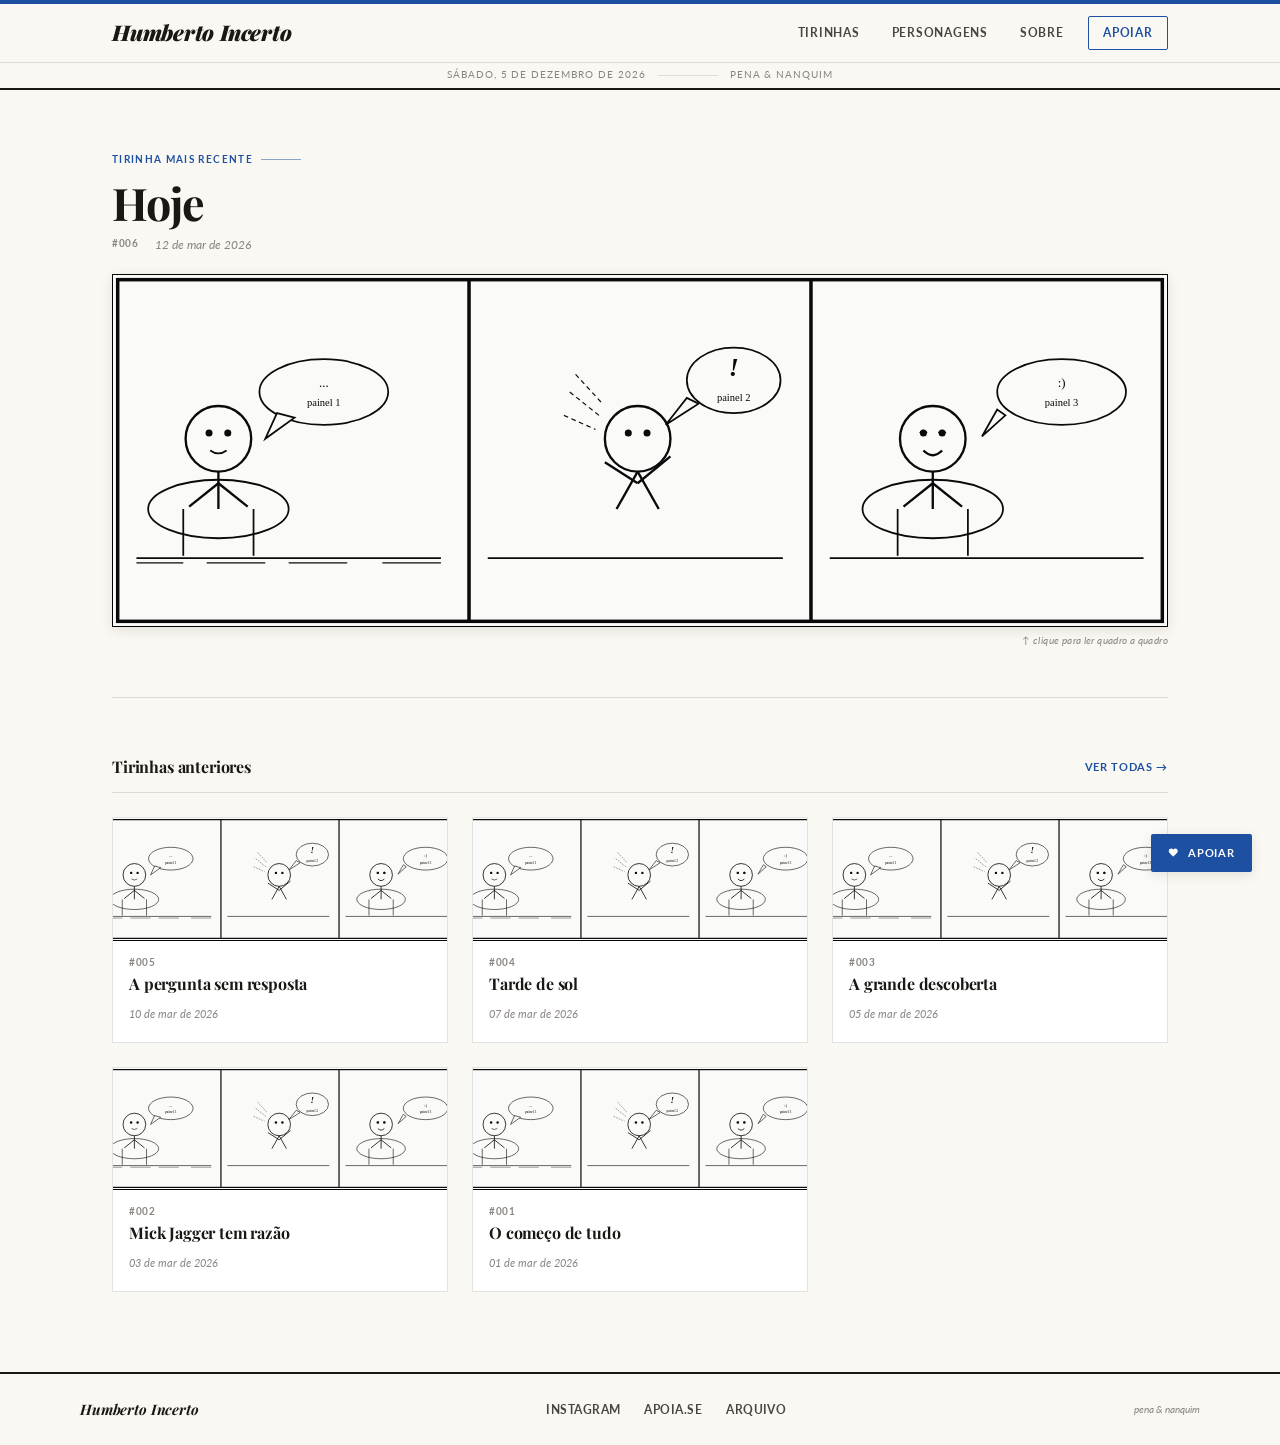
==== commit c9435ee2: "Modernize Humberto Incerto — editorial redesign & new features - Rebranded from generic "Tirinhas" t" ====
--- a/index.html
+++ b/index.html
@@ -3,40 +3,41 @@
 <head>
   <meta charset="UTF-8">
   <meta name="viewport" content="width=device-width, initial-scale=1.0">
-  <meta name="description" content="Tirinhas — quadrinhos autorais publicados dia sim, dia não.">
+  <meta name="description" content="Humberto Incerto — tirinha brasileira feita à mão com pena e nanquim.">
   <meta property="og:type" content="website">
-  <meta property="og:title" content="Tirinhas">
-  <meta property="og:description" content="Quadrinhos autorais publicados dia sim, dia não.">
-  <title>Tirinhas</title>
+  <meta property="og:title" content="Humberto Incerto">
+  <meta property="og:description" content="Tirinha brasileira feita à mão com pena e nanquim.">
+  <title>Humberto Incerto</title>
   <link rel="preconnect" href="https://fonts.googleapis.com">
   <link rel="preconnect" href="https://fonts.gstatic.com" crossorigin>
-  <link href="https://fonts.googleapis.com/css2?family=Inter:ital,wght@0,300;0,400;0,500;0,600;0,700;1,400&display=swap" rel="stylesheet">
+  <link href="https://fonts.googleapis.com/css2?family=Playfair+Display:ital,wght@0,400;0,700;0,900;1,400;1,700&family=Lato:ital,wght@0,300;0,400;0,700;1,300;1,400&display=swap" rel="stylesheet">
   <link rel="stylesheet" href="css/style.css">
 </head>
-<body data-page="reader">
+<body data-page="home">
 
   <!-- ── Header / Masthead ── -->
   <header class="site-header" role="banner">
-    <div class="header-top-bar"></div>
     <div class="header-inner">
-      <a href="index.html" class="site-logo" aria-label="Ir para a tirinha mais recente">
-        Tirinhas
+      <a href="index.html" class="site-logo" aria-label="Humberto Incerto — página inicial">
+        Humberto Incerto
       </a>
       <nav class="site-nav" aria-label="Navegação principal">
+        <a href="arquivo.html" class="nav-link">Tirinhas</a>
         <a href="personagens.html" class="nav-link">Personagens</a>
-        <a href="arquivo.html" class="nav-link">Arquivo</a>
+        <a href="sobre.html" class="nav-link">Sobre</a>
+        <a href="https://apoia.se/humbertoincerto" class="nav-link nav-apoiar" target="_blank" rel="noopener noreferrer">Apoiar</a>
       </nav>
     </div>
     <div class="header-dateline">
       <span id="header-date"></span>
       <span class="header-dateline-rule"></span>
-      <span>dia sim, dia não</span>
+      <span>pena &amp; nanquim</span>
     </div>
   </header>
 
   <!-- ── Conteúdo principal ── -->
   <main class="main-content">
-    <div class="feed-page">
+    <div class="home-page">
 
       <!-- Estado de loading -->
       <div id="loading-state" class="loading-state" role="status" aria-live="polite">
@@ -50,29 +51,60 @@
         <p>Não foi possível carregar as tirinhas.</p>
       </div>
 
-      <!-- Feed de tirinhas -->
-      <div id="comic-feed" hidden aria-label="Feed de tirinhas"></div>
+      <!-- ── Hero: tirinha mais recente em destaque ── -->
+      <section id="hero-section" class="hero-section" hidden aria-label="Tirinha mais recente">
+        <!-- Preenchido via JS -->
+      </section>
 
-      <!-- Paginação do feed -->
-      <nav id="feed-pagination" class="feed-pagination" hidden aria-label="Paginação do feed">
-        <button type="button" id="feed-prev" class="feed-page-btn disabled" aria-label="Página anterior">
-          <span class="arrow" aria-hidden="true">←</span>
-          <span>Anteriores</span>
-        </button>
-        <span id="feed-page-info" class="feed-page-info" aria-live="polite"></span>
-        <button type="button" id="feed-next" class="feed-page-btn" aria-label="Próxima página">
-          <span>Próximas</span>
-          <span class="arrow" aria-hidden="true">→</span>
-        </button>
-      </nav>
+      <!-- ── Grid: tirinhas anteriores ── -->
+      <section id="grid-section" class="grid-section" hidden aria-label="Tirinhas anteriores">
+        <h2 class="section-heading">
+          Tirinhas anteriores
+          <a href="arquivo.html">Ver todas →</a>
+        </h2>
+        <div id="strips-grid" class="strips-grid" aria-label="Grade de tirinhas"></div>
 
-    </div><!-- /.feed-page -->
+        <!-- Paginação do grid -->
+        <nav id="grid-pagination" class="grid-pagination" hidden aria-label="Paginação">
+          <button type="button" id="grid-prev" class="grid-page-btn disabled" aria-label="Página anterior">
+            ← Anteriores
+          </button>
+          <span id="grid-page-info" class="grid-page-info" aria-live="polite"></span>
+          <button type="button" id="grid-next" class="grid-page-btn" aria-label="Próxima página">
+            Próximas →
+          </button>
+        </nav>
+      </section>
+
+    </div><!-- /.home-page -->
   </main>
+
+  <!-- ── Botão fixo de apoio ── -->
+  <a
+    href="https://apoia.se/humbertoincerto"
+    class="apoiar-btn"
+    target="_blank"
+    rel="noopener noreferrer"
+    aria-label="Apoiar Humberto Incerto no Apoia.se"
+  >
+    <!-- Ícone de coração -->
+    <svg viewBox="0 0 16 16" fill="currentColor" aria-hidden="true">
+      <path d="M8 13.5l-1.1-1C3 9.1 1 7.3 1 5.2 1 3.4 2.4 2 4.2 2c1 0 2 .5 2.8 1.3.8-.8 1.8-1.3 2.8-1.3C11.6 2 13 3.4 13 5.2c0 2.1-2 3.9-5.9 7.3L8 13.5z"/>
+    </svg>
+    Apoiar
+  </a>
 
   <!-- ── Footer ── -->
   <footer class="site-footer" role="contentinfo">
-    <span>dia sim, dia não.</span>
-    <a href="arquivo.html" class="footer-back">ver arquivo →</a>
+    <div class="footer-inner">
+      <span class="footer-brand">Humberto Incerto</span>
+      <div class="footer-links">
+        <a href="https://instagram.com/humbertoincerto" class="footer-link" target="_blank" rel="noopener noreferrer">Instagram</a>
+        <a href="https://apoia.se/humbertoincerto" class="footer-link" target="_blank" rel="noopener noreferrer">Apoia.se</a>
+        <a href="arquivo.html" class="footer-link">Arquivo</a>
+      </div>
+      <span class="footer-copy">pena &amp; nanquim</span>
+    </div>
   </footer>
 
   <script src="js/app.js"></script>
--- a/css/style.css
+++ b/css/style.css
@@ -1,9 +1,14 @@
 /* =============================================
-   TIRINHAS — CSS
-   Apple-inspired Design · Clean & Modern
+   HUMBERTO INCERTO — CSS
+   Identidade Editorial · Artesanal & Moderno
+   Referências: The New Yorker, Peanuts.com,
+   quadrinistas independentes europeus
    ============================================= */
 
-@import url('https://fonts.googleapis.com/css2?family=Inter:ital,wght@0,300;0,400;0,500;0,600;0,700;1,400&display=swap');
+/* ── Fontes do Google Fonts ──
+   Playfair Display: títulos, logotipo, elementos editoriais
+   Lato: corpo de texto, nav, legendas                        */
+@import url('https://fonts.googleapis.com/css2?family=Playfair+Display:ital,wght@0,400;0,700;0,900;1,400;1,700&family=Lato:ital,wght@0,300;0,400;0,700;1,300;1,400&display=swap');
 
 /* ── Reset & Base ── */
 *, *::before, *::after {
@@ -14,33 +19,43 @@
 
 [hidden] { display: none !important; }
 
+/* ── Variáveis de design ── */
 :root {
-  --bg:             #ffffff;
-  --bg-secondary:   #f5f5f7;
+  /* Paleta principal */
+  --bg:             #faf8f2;   /* creme — fundo principal */
+  --bg-secondary:   #f2efe5;   /* creme mais escuro — cards, hover */
   --bg-card:        #ffffff;
-  --text-primary:   #1d1d1f;
-  --text-secondary: #6e6e73;
-  --text-tertiary:  #86868b;
-  --border-color:   rgba(0, 0, 0, 0.08);
-  --border-medium:  rgba(0, 0, 0, 0.13);
-  --black:          #000000;
-
-  --radius-xs: 6px;
-  --radius-sm: 10px;
-  --radius-md: 14px;
-  --radius-lg: 20px;
-  --radius-xl: 28px;
-
-  --font-body: -apple-system, BlinkMacSystemFont, 'Inter', 'SF Pro Display',
-               'SF Pro Text', 'Helvetica Neue', Arial, sans-serif;
-
-  --transition:      0.25s cubic-bezier(0.25, 0.46, 0.45, 0.94);
-  --transition-fast: 0.15s ease;
-
-  --shadow-sm: 0 1px 3px rgba(0, 0, 0, 0.08), 0 1px 2px rgba(0, 0, 0, 0.05);
-  --shadow-md: 0 4px 16px rgba(0, 0, 0, 0.1),  0 2px 4px rgba(0, 0, 0, 0.06);
-  --shadow-lg: 0 10px 40px rgba(0, 0, 0, 0.12), 0 4px 12px rgba(0, 0, 0, 0.07);
-  --shadow-xl: 0 20px 60px rgba(0, 0, 0, 0.14), 0 8px 20px rgba(0, 0, 0, 0.09);
+  --text-primary:   #1a1814;   /* quase-preto com leve tom quente */
+  --text-secondary: #4a4540;
+  --text-tertiary:  #8a8480;
+  --border-color:   rgba(26, 24, 20, 0.12);
+  --border-medium:  rgba(26, 24, 20, 0.22);
+  --black:          #1a1814;
+
+  /* Azul cobalto — as meias do Humberto */
+  --accent:         #1e50a2;
+  --accent-dark:    #163b7a;
+  --accent-light:   #e8eef8;
+
+  /* Tipografia */
+  --font-serif: 'Playfair Display', Georgia, 'Times New Roman', serif;
+  --font-sans:  'Lato', 'Helvetica Neue', Arial, sans-serif;
+
+  /* Bordas: editorial, angulosas */
+  --radius-xs: 2px;
+  --radius-sm: 3px;
+  --radius-md: 4px;
+  --radius-lg: 4px;
+  --radius-xl: 6px;
+
+  /* Transições */
+  --transition:      0.2s ease;
+  --transition-fast: 0.12s ease;
+
+  /* Sombras: discretas, sem exagero */
+  --shadow-sm: 0 1px 4px rgba(26, 24, 20, 0.08);
+  --shadow-md: 0 3px 12px rgba(26, 24, 20, 0.10);
+  --shadow-lg: 0 6px 24px rgba(26, 24, 20, 0.12);
 }
 
 html {
@@ -50,42 +65,40 @@
 }
 
 body {
-  background-color: var(--bg-secondary);
-  color: var(--text-primary);
-  font-family: var(--font-body);
-  line-height: 1.6;
+  background-color: var(--bg);
+  color: var(--text-primary);
+  font-family: var(--font-sans);
+  line-height: 1.65;
   min-height: 100vh;
   overflow-x: hidden;
 }
 
-/* ── Text selection ── */
+/* Seleção de texto com azul cobalto */
 ::selection {
-  background: rgba(0, 125, 250, 0.15);
-  color: var(--text-primary);
-}
-
-/* ── Header ── */
+  background: rgba(30, 80, 162, 0.18);
+  color: var(--text-primary);
+}
+
+/* ─────────────────────────────────────────────
+   HEADER / MASTHEAD
+   Inspiração: cabeçalho de jornal independente
+   ───────────────────────────────────────────── */
 .site-header {
   position: fixed;
   top: 0;
   left: 0;
   right: 0;
   z-index: 100;
-  background: rgba(255, 255, 255, 0.82);
-  backdrop-filter: saturate(180%) blur(20px);
-  -webkit-backdrop-filter: saturate(180%) blur(20px);
-  border-bottom: 1px solid var(--border-color);
-  animation: headerSlideDown 0.5s ease both;
-}
-
-@keyframes headerSlideDown {
-  from { transform: translateY(-100%); opacity: 0; }
-  to   { transform: translateY(0);     opacity: 1; }
-}
-
-/* Barra superior — oculta no redesign */
-.header-top-bar {
-  display: none;
+  background: var(--bg);
+  border-bottom: 2px solid var(--black);
+}
+
+/* Linha dupla no topo — detalhe gráfico editorial */
+.site-header::before {
+  content: '';
+  display: block;
+  height: 4px;
+  background: var(--accent);
 }
 
 .header-inner {
@@ -93,66 +106,84 @@
   align-items: center;
   justify-content: space-between;
   padding: 0 2rem;
-  height: 54px;
-  max-width: 1200px;
+  height: 58px;
+  max-width: 1120px;
   margin: 0 auto;
 }
 
+/* Logo em serif forte */
 .site-logo {
-  font-family: var(--font-body);
-  font-size: 1.2rem;
-  font-weight: 700;
+  font-family: var(--font-serif);
+  font-size: 1.35rem;
+  font-weight: 900;
   color: var(--text-primary);
   text-decoration: none;
-  letter-spacing: -0.03em;
+  letter-spacing: -0.01em;
   line-height: 1;
-  transition: opacity var(--transition-fast);
-}
-
-.site-logo:hover { opacity: 0.55; }
-
+  transition: color var(--transition-fast);
+  font-style: italic;
+}
+
+.site-logo:hover { color: var(--accent); }
+
+/* Navegação limpa */
 .site-nav {
   display: flex;
-  gap: 0.2rem;
+  gap: 0;
   align-items: center;
 }
 
 .nav-link {
   display: inline-block;
-  font-family: var(--font-body);
-  font-size: 0.83rem;
-  font-weight: 500;
-  letter-spacing: -0.01em;
+  font-family: var(--font-sans);
+  font-size: 0.78rem;
+  font-weight: 700;
+  letter-spacing: 0.06em;
+  text-transform: uppercase;
   text-decoration: none;
   color: var(--text-secondary);
-  padding: 0.4rem 0.9rem;
-  border-radius: var(--radius-sm);
+  padding: 0.45rem 1rem;
+  transition: color var(--transition-fast), background var(--transition-fast);
+}
+
+.nav-link:hover {
+  color: var(--text-primary);
+}
+
+.nav-link.active {
+  color: var(--accent);
+  border-bottom: 2px solid var(--accent);
+}
+
+/* Link "Apoiar" — destaque no nav */
+.nav-link.nav-apoiar {
+  color: var(--accent);
+  border: 1.5px solid var(--accent);
+  border-radius: var(--radius-xs);
+  padding: 0.38rem 0.9rem;
+  margin-left: 0.5rem;
   transition: background var(--transition-fast), color var(--transition-fast);
-  cursor: pointer;
-}
-
-.nav-link:hover {
-  background: rgba(0, 0, 0, 0.06);
-  color: var(--text-primary);
-}
-
-.nav-link.active {
-  background: var(--black);
+}
+
+.nav-link.nav-apoiar:hover {
+  background: var(--accent);
   color: #ffffff;
 }
 
-/* Linha de data abaixo do header */
+/* Dateline abaixo do header — data e tagline */
 .header-dateline {
   display: flex;
   align-items: center;
   justify-content: center;
-  padding: 0.3rem 2rem;
-  font-size: 0.63rem;
-  letter-spacing: 0.05em;
-  color: var(--text-tertiary);
-  text-transform: uppercase;
+  padding: 0.28rem 2rem;
+  font-size: 0.6rem;
+  letter-spacing: 0.1em;
+  color: var(--text-tertiary);
+  text-transform: uppercase;
+  font-family: var(--font-sans);
   font-weight: 400;
   border-top: 1px solid var(--border-color);
+  background: var(--bg);
 }
 
 .header-dateline-rule {
@@ -163,105 +194,103 @@
   max-width: 60px;
 }
 
-/* ── Conteúdo Principal ── */
+/* ─────────────────────────────────────────────
+   LAYOUT PRINCIPAL
+   ───────────────────────────────────────────── */
 .main-content {
-  padding-top: 6.2rem;
+  padding-top: 7rem; /* compensa header fixo + dateline */
   min-height: 100vh;
 }
 
-/* ── Feed de Tirinhas (index.html) ── */
-.feed-page {
-  max-width: 680px;
+/* ─────────────────────────────────────────────
+   PÁGINA INICIAL — Hero + Grid
+   ───────────────────────────────────────────── */
+.home-page {
+  max-width: 1120px;
   margin: 0 auto;
-  padding: 2.5rem 1.5rem 5rem;
-}
-
-/* Artigo individual */
-.feed-comic {
-  margin-bottom: 0;
-}
-
-/* Scroll reveal */
-.feed-comic.reveal {
-  opacity: 0;
-  transform: translateY(24px);
-  transition: opacity 0.6s cubic-bezier(0.25, 0.46, 0.45, 0.94),
-              transform 0.6s cubic-bezier(0.25, 0.46, 0.45, 0.94);
-}
-
-.feed-comic.reveal.revealed {
-  opacity: 1;
-  transform: translateY(0);
-}
-
-.feed-comic:nth-child(1) { transition-delay: 0.05s; }
-.feed-comic:nth-child(2) { transition-delay: 0.1s; }
-.feed-comic:nth-child(3) { transition-delay: 0.15s; }
-.feed-comic:nth-child(4) { transition-delay: 0.2s; }
-.feed-comic:nth-child(5) { transition-delay: 0.25s; }
-.feed-comic:nth-child(6) { transition-delay: 0.3s; }
-
-/* Cabeçalho do comic */
-.feed-comic-header {
-  display: flex;
-  align-items: center;
-  gap: 0.7rem;
-  margin-bottom: 0.8rem;
-}
-
-.feed-comic-num {
+  padding: 2.5rem 2rem 5rem;
+}
+
+/* ── Hero: Tirinha em Destaque ── */
+.hero-section {
+  margin-bottom: 3.5rem;
+  padding-bottom: 3rem;
+  border-bottom: 1px solid var(--border-color);
+  animation: fadeUp 0.5s ease both;
+}
+
+.hero-eyebrow {
+  font-size: 0.6rem;
+  font-weight: 700;
+  letter-spacing: 0.14em;
+  text-transform: uppercase;
+  color: var(--accent);
+  font-family: var(--font-sans);
+  margin-bottom: 0.6rem;
+  display: flex;
+  align-items: center;
+  gap: 0.5rem;
+}
+
+.hero-eyebrow::after {
+  content: '';
+  flex: 1;
+  max-width: 40px;
+  height: 1px;
+  background: var(--accent);
+  opacity: 0.5;
+}
+
+/* Título do hero em serif grande */
+.hero-title {
+  font-family: var(--font-serif);
+  font-size: clamp(1.8rem, 4vw, 2.8rem);
+  font-weight: 700;
+  letter-spacing: -0.02em;
+  line-height: 1.15;
+  color: var(--text-primary);
+  margin-bottom: 0.35rem;
+}
+
+.hero-meta {
+  display: flex;
+  align-items: center;
+  gap: 1rem;
+  margin-bottom: 1.25rem;
+}
+
+.hero-num {
   font-size: 0.65rem;
-  font-weight: 600;
-  letter-spacing: 0.02em;
-  color: var(--text-tertiary);
-  background: rgba(0, 0, 0, 0.06);
-  padding: 0.22rem 0.58rem;
-  border-radius: var(--radius-xs);
-  line-height: 1.4;
-  flex-shrink: 0;
-}
-
-.feed-comic-title {
-  font-size: clamp(1.1rem, 2.5vw, 1.45rem);
-  font-weight: 700;
-  line-height: 1.2;
-  letter-spacing: -0.025em;
-  flex: 1;
-  min-width: 0;
-  color: var(--text-primary);
-}
-
-.feed-comic-date {
+  font-weight: 700;
+  letter-spacing: 0.06em;
+  color: var(--text-tertiary);
+  font-family: var(--font-sans);
+  text-transform: uppercase;
+}
+
+.hero-date {
   font-size: 0.72rem;
   color: var(--text-tertiary);
-  white-space: nowrap;
-  flex-shrink: 0;
-  letter-spacing: -0.01em;
-  font-weight: 400;
-}
-
-/* Frame da imagem — mantém fundo preto */
-.feed-comic-frame {
+  font-family: var(--font-sans);
+  font-style: italic;
+}
+
+/* Frame da tirinha hero */
+.hero-frame {
   position: relative;
-  border-radius: var(--radius-md);
+  background: #000000;
   overflow: hidden;
-  background: #000000;
+  cursor: pointer;
+  border: 1px solid var(--border-medium);
   box-shadow: var(--shadow-md);
-  cursor: zoom-in;
-  transition: box-shadow var(--transition), transform var(--transition);
-}
-
-.feed-comic-frame:hover {
+  transition: box-shadow var(--transition);
+}
+
+.hero-frame:hover {
   box-shadow: var(--shadow-lg);
-  transform: translateY(-3px);
-}
-
-.feed-comic-frame:active {
-  transform: translateY(0);
-  box-shadow: var(--shadow-sm);
-}
-
-.feed-comic-frame img {
+}
+
+.hero-frame img {
   display: block;
   width: 100%;
   height: auto;
@@ -273,7 +302,7 @@
 }
 
 /* Overlay anti-drag */
-.feed-comic-frame::after {
+.hero-frame::after {
   content: '';
   position: absolute;
   inset: 0;
@@ -281,124 +310,257 @@
   background: transparent;
 }
 
+/* Dica de leitura */
+.hero-hint {
+  text-align: right;
+  font-size: 0.6rem;
+  letter-spacing: 0.04em;
+  color: var(--text-tertiary);
+  margin-top: 0.4rem;
+  font-style: italic;
+  font-family: var(--font-sans);
+}
+
+@media (hover: none) {
+  .hero-hint { display: none; }
+}
+
 /* Comentário do autor */
-.feed-comic-comment {
-  margin-top: 1rem;
-  padding: 0.85rem 1.1rem;
-  border-radius: var(--radius-sm);
-  background: rgba(0, 0, 0, 0.04);
-  border-left: 3px solid rgba(0, 0, 0, 0.12);
-  font-style: italic;
-  font-size: 0.88rem;
+.hero-comment {
+  margin-top: 1.1rem;
+  padding: 0.9rem 1.2rem;
+  border-left: 3px solid var(--accent);
+  background: var(--accent-light);
+  font-style: italic;
+  font-size: 0.9rem;
   color: var(--text-secondary);
-  line-height: 1.62;
-}
-
-/* Divisor entre tirinhas */
-.feed-divider {
-  border: none;
-  margin: 2.75rem 0;
-  position: relative;
-  text-align: center;
-  height: 1px;
-  background: var(--border-color);
-  overflow: visible;
-}
-
-.feed-divider::before {
-  content: '· · ·';
-  position: absolute;
-  top: 50%;
-  left: 50%;
-  transform: translate(-50%, -50%);
-  background: var(--bg-secondary);
-  padding: 0 1rem;
+  line-height: 1.65;
+  font-family: var(--font-sans);
+}
+
+/* ── Grid de tirinhas anteriores ── */
+.grid-section {
+  animation: fadeUp 0.5s ease both 0.15s;
+}
+
+.section-heading {
+  font-family: var(--font-serif);
+  font-size: 1rem;
+  font-weight: 700;
+  letter-spacing: -0.01em;
+  color: var(--text-primary);
+  margin-bottom: 1.5rem;
+  padding-bottom: 0.75rem;
+  border-bottom: 1px solid var(--border-color);
+  display: flex;
+  align-items: center;
+  justify-content: space-between;
+}
+
+.section-heading a {
+  font-family: var(--font-sans);
+  font-size: 0.7rem;
+  font-weight: 700;
+  letter-spacing: 0.06em;
+  text-transform: uppercase;
+  color: var(--accent);
+  text-decoration: none;
+  transition: opacity var(--transition-fast);
+}
+
+.section-heading a:hover { opacity: 0.7; }
+
+/* Grade de 3 colunas */
+.strips-grid {
+  display: grid;
+  grid-template-columns: repeat(3, 1fr);
+  gap: 1.5rem;
+}
+
+/* Card da grade */
+.strip-card {
+  background: var(--bg-card);
+  border: 1px solid var(--border-color);
+  cursor: pointer;
+  transition: transform var(--transition), box-shadow var(--transition),
+              border-color var(--transition);
+  text-decoration: none;
+  color: var(--text-primary);
+  display: block;
+}
+
+.strip-card:hover {
+  transform: translateY(-3px);
+  box-shadow: var(--shadow-md);
+  border-color: var(--border-medium);
+}
+
+.strip-card:active {
+  transform: translateY(0);
+}
+
+.strip-card-img {
+  aspect-ratio: 3 / 1.1;
+  overflow: hidden;
+  background: #000;
+  border-bottom: 1px solid var(--border-color);
+}
+
+.strip-card-img img {
+  width: 100%;
+  height: 100%;
+  object-fit: cover;
+  display: block;
+  pointer-events: none;
+  user-select: none;
+  -webkit-user-drag: none;
+  transition: opacity var(--transition);
+}
+
+.strip-card:hover .strip-card-img img {
+  opacity: 0.7;
+}
+
+.strip-card-body {
+  padding: 0.85rem 1rem 1rem;
+}
+
+.strip-card-num {
   font-size: 0.6rem;
-  color: var(--text-tertiary);
-  letter-spacing: 0.35em;
-}
-
-/* Dica "clique para ampliar" */
-.feed-comic-hint {
-  text-align: right;
-  font-size: 0.63rem;
+  font-weight: 700;
+  letter-spacing: 0.06em;
+  text-transform: uppercase;
+  color: var(--text-tertiary);
+  font-family: var(--font-sans);
+  margin-bottom: 0.25rem;
+}
+
+.strip-card-title {
+  font-family: var(--font-serif);
+  font-size: 1rem;
+  font-weight: 700;
+  line-height: 1.25;
   letter-spacing: -0.01em;
-  color: var(--text-tertiary);
-  margin-top: 0.45rem;
-  opacity: 0.75;
-  font-weight: 400;
-}
-
-@media (hover: none) {
-  .feed-comic-hint { display: none; }
-}
-
-/* ── Paginação do Feed ── */
-.feed-pagination {
+  color: var(--text-primary);
+  margin-bottom: 0.3rem;
+}
+
+.strip-card-date {
+  font-size: 0.68rem;
+  color: var(--text-tertiary);
+  font-style: italic;
+  font-family: var(--font-sans);
+}
+
+/* Paginação do grid */
+.grid-pagination {
   display: flex;
   align-items: center;
   justify-content: center;
-  gap: 0.5rem;
+  gap: 1rem;
   margin-top: 3rem;
-  padding-top: 2rem;
+  padding-top: 1.5rem;
   border-top: 1px solid var(--border-color);
 }
 
-.feed-page-btn {
-  display: inline-flex;
-  align-items: center;
-  gap: 0.5rem;
-  font-family: var(--font-body);
-  font-size: 0.83rem;
-  font-weight: 500;
-  letter-spacing: -0.01em;
-  color: #ffffff;
-  padding: 0.62rem 1.4rem;
-  border-radius: var(--radius-lg);
-  border: none;
-  background: var(--black);
+.grid-page-btn {
+  font-family: var(--font-sans);
+  font-size: 0.72rem;
+  font-weight: 700;
+  letter-spacing: 0.06em;
+  text-transform: uppercase;
+  color: var(--text-primary);
+  background: none;
+  border: 1.5px solid var(--border-medium);
+  padding: 0.52rem 1.2rem;
   cursor: pointer;
-  transition: background var(--transition-fast), transform var(--transition-fast),
-              opacity var(--transition-fast);
-}
-
-.feed-page-btn:hover {
-  background: #2d2d2d;
-  transform: translateY(-1px);
-}
-
-.feed-page-btn:active {
-  transform: translateY(0);
-  background: #111;
-}
-
-.feed-page-btn:disabled,
-.feed-page-btn.disabled {
+  transition: background var(--transition-fast), color var(--transition-fast),
+              border-color var(--transition-fast);
+}
+
+.grid-page-btn:hover {
+  background: var(--text-primary);
+  color: var(--bg);
+  border-color: var(--text-primary);
+}
+
+.grid-page-btn:disabled,
+.grid-page-btn.disabled {
   opacity: 0.3;
   pointer-events: none;
 }
 
-.feed-page-info {
-  font-size: 0.78rem;
-  color: var(--text-tertiary);
-  padding: 0.62rem 1rem;
-  letter-spacing: -0.01em;
-}
-
-/* ── Lightbox ── */
+.grid-page-info {
+  font-size: 0.72rem;
+  color: var(--text-tertiary);
+  font-family: var(--font-sans);
+}
+
+/* ── Loading state ── */
+.loading-state {
+  display: flex;
+  flex-direction: column;
+  align-items: center;
+  justify-content: center;
+  padding: 5rem 2rem;
+  gap: 1.25rem;
+}
+
+.ink-loader {
+  width: 24px;
+  height: 24px;
+  border: 2px solid var(--border-color);
+  border-top-color: var(--accent);
+  border-radius: 50%;
+  animation: spin 0.8s linear infinite;
+}
+
+@keyframes spin {
+  to { transform: rotate(360deg); }
+}
+
+.loading-text {
+  font-size: 0.65rem;
+  letter-spacing: 0.08em;
+  text-transform: uppercase;
+  color: var(--text-tertiary);
+  font-family: var(--font-sans);
+}
+
+/* ── Error state ── */
+.error-state {
+  text-align: center;
+  padding: 5rem 2rem;
+}
+
+.error-state h2 {
+  font-family: var(--font-serif);
+  font-size: 2rem;
+  font-weight: 700;
+  margin-bottom: 0.75rem;
+  color: var(--text-primary);
+}
+
+.error-state p {
+  color: var(--text-secondary);
+  font-size: 0.9rem;
+}
+
+/* ─────────────────────────────────────────────
+   LIGHTBOX — CARROSSEL DE QUADROS
+   Cada painel da tirinha é uma imagem navegável
+   ───────────────────────────────────────────── */
 .lightbox-overlay {
   position: fixed;
   inset: 0;
-  background: rgba(0, 0, 0, 0.9);
-  backdrop-filter: blur(24px);
-  -webkit-backdrop-filter: blur(24px);
+  background: rgba(10, 8, 5, 0.94);
   z-index: 10000;
   display: flex;
   align-items: center;
   justify-content: center;
   opacity: 0;
   visibility: hidden;
-  transition: opacity 0.3s ease, visibility 0.3s ease;
+  transition: opacity 0.25s ease, visibility 0.25s ease;
 }
 
 .lightbox-overlay.active {
@@ -406,9 +568,19 @@
   visibility: visible;
 }
 
-.lightbox-img-wrap {
+/* Wrapper interno do carrossel */
+.lightbox-inner {
+  position: relative;
+  display: flex;
+  flex-direction: column;
+  align-items: center;
   max-width: 96vw;
   max-height: 96vh;
+}
+
+.lightbox-img-wrap {
+  max-width: 92vw;
+  max-height: 82vh;
   overflow: auto;
   touch-action: pan-x pan-y pinch-zoom;
   display: flex;
@@ -418,8 +590,8 @@
 }
 
 .lightbox-img-wrap img {
-  max-width: 96vw;
-  max-height: 90vh;
+  max-width: 92vw;
+  max-height: 80vh;
   width: auto;
   height: auto;
   object-fit: contain;
@@ -428,271 +600,173 @@
   user-select: none;
   -webkit-user-select: none;
   -webkit-user-drag: none;
-  border-radius: var(--radius-md);
-  animation: lightboxZoomIn 0.3s cubic-bezier(0.25, 0.46, 0.45, 0.94) both;
-}
-
-@keyframes lightboxZoomIn {
-  from { transform: scale(0.9); opacity: 0; }
-  to   { transform: scale(1);   opacity: 1; }
-}
-
+  animation: lightboxIn 0.2s ease both;
+}
+
+@keyframes lightboxIn {
+  from { opacity: 0; transform: scale(0.97); }
+  to   { opacity: 1; transform: scale(1); }
+}
+
+/* Botão fechar */
 .lightbox-close {
   position: fixed;
   top: 1.25rem;
   right: 1.25rem;
-  width: 36px;
-  height: 36px;
-  background: rgba(255, 255, 255, 0.14);
-  backdrop-filter: blur(10px);
-  -webkit-backdrop-filter: blur(10px);
-  border: 1px solid rgba(255, 255, 255, 0.18);
+  width: 34px;
+  height: 34px;
+  background: rgba(255, 255, 255, 0.1);
+  border: 1px solid rgba(255, 255, 255, 0.2);
   border-radius: 50%;
   color: #ffffff;
-  font-size: 1rem;
+  font-size: 0.85rem;
   display: flex;
   align-items: center;
   justify-content: center;
   cursor: pointer;
   z-index: 10001;
   transition: background var(--transition-fast);
+  font-family: var(--font-sans);
 }
 
 .lightbox-close:hover {
-  background: rgba(255, 255, 255, 0.24);
-}
-
+  background: rgba(255, 255, 255, 0.22);
+}
+
+/* Controles de navegação dos quadros */
+.lightbox-controls {
+  display: flex;
+  align-items: center;
+  gap: 1.25rem;
+  margin-top: 1.25rem;
+}
+
+.lightbox-btn {
+  font-family: var(--font-sans);
+  font-size: 0.7rem;
+  font-weight: 700;
+  letter-spacing: 0.08em;
+  text-transform: uppercase;
+  color: rgba(255, 255, 255, 0.7);
+  background: rgba(255, 255, 255, 0.08);
+  border: 1px solid rgba(255, 255, 255, 0.15);
+  padding: 0.45rem 1rem;
+  cursor: pointer;
+  transition: color var(--transition-fast), background var(--transition-fast);
+}
+
+.lightbox-btn:hover {
+  color: #ffffff;
+  background: rgba(255, 255, 255, 0.16);
+}
+
+.lightbox-btn:disabled {
+  opacity: 0.25;
+  pointer-events: none;
+}
+
+/* Contador "quadro 1 / 3" */
+.lightbox-counter {
+  font-size: 0.65rem;
+  letter-spacing: 0.08em;
+  color: rgba(255, 255, 255, 0.45);
+  font-family: var(--font-sans);
+  text-transform: uppercase;
+  min-width: 60px;
+  text-align: center;
+}
+
+/* Título da tirinha no lightbox */
+.lightbox-title {
+  font-family: var(--font-serif);
+  font-size: 0.85rem;
+  font-weight: 700;
+  color: rgba(255, 255, 255, 0.6);
+  text-align: center;
+  margin-top: 0.5rem;
+  font-style: italic;
+}
+
+/* Caption discreta */
 .lightbox-caption {
   position: fixed;
-  bottom: 1.5rem;
+  bottom: 1.25rem;
   left: 50%;
   transform: translateX(-50%);
-  font-size: 0.62rem;
-  letter-spacing: 0.08em;
-  text-transform: uppercase;
-  color: rgba(255, 255, 255, 0.38);
+  font-size: 0.58rem;
+  letter-spacing: 0.1em;
+  text-transform: uppercase;
+  color: rgba(255, 255, 255, 0.28);
   white-space: nowrap;
   pointer-events: none;
-}
-
-/* ── Leitor legado (não usado no feed principal) ── */
-.comic-reader {
-  max-width: 960px;
+  font-family: var(--font-sans);
+}
+
+/* ─────────────────────────────────────────────
+   PÁGINA DE ARQUIVO — Lista de Tirinhas
+   ───────────────────────────────────────────── */
+.archive-page {
+  max-width: 860px;
   margin: 0 auto;
   padding: 2.5rem 2rem 5rem;
 }
 
-.comic-header {
-  display: flex;
-  align-items: baseline;
-  justify-content: space-between;
-  gap: 1rem;
-  margin-bottom: 1rem;
-  padding-bottom: 0.75rem;
-  border-bottom: 1px solid var(--border-color);
-}
-
-.comic-title {
-  font-size: clamp(1.5rem, 4vw, 2.25rem);
-  font-weight: 700;
-  line-height: 1.2;
-  letter-spacing: -0.035em;
-}
-
-.comic-date {
-  font-size: 0.78rem;
-  color: var(--text-tertiary);
-  white-space: nowrap;
-  flex-shrink: 0;
-  letter-spacing: -0.01em;
-}
-
-.comic-frame {
-  position: relative;
-  border-radius: var(--radius-lg);
-  overflow: hidden;
-  background: #000000;
-  box-shadow: var(--shadow-md);
-  cursor: zoom-in;
-}
-
-.comic-frame img,
-.comic-frame svg,
-.comic-frame object {
-  display: block;
-  width: 100%;
-  height: auto;
-  max-height: 68vh;
-  object-fit: contain;
-  pointer-events: none;
-  user-select: none;
-  -webkit-user-select: none;
-  -webkit-user-drag: none;
-}
-
-.comic-frame::after {
-  content: '';
-  position: absolute;
-  inset: 0;
-  z-index: 2;
-  background: transparent;
-}
-
-.comic-tap-hint {
-  display: none;
-  text-align: center;
-  font-size: 0.65rem;
-  color: var(--text-tertiary);
-  margin-top: 0.5rem;
-}
-
-@media (hover: none) {
-  .comic-tap-hint { display: block; }
-}
-
-.comic-comment {
-  margin-top: 1rem;
-  padding: 0.85rem 1.1rem;
-  border-radius: var(--radius-sm);
-  background: rgba(0, 0, 0, 0.04);
-  border-left: 3px solid rgba(0, 0, 0, 0.12);
-  font-style: italic;
-  font-size: 0.9rem;
+.page-header {
+  margin-bottom: 2rem;
+  animation: fadeUp 0.4s ease both;
+}
+
+@keyframes fadeUp {
+  from { opacity: 0; transform: translateY(16px); }
+  to   { opacity: 1; transform: translateY(0); }
+}
+
+/* Título de página em serif */
+.page-header h1 {
+  font-family: var(--font-serif);
+  font-size: clamp(1.8rem, 5vw, 2.8rem);
+  font-weight: 700;
+  letter-spacing: -0.03em;
+  line-height: 1.1;
+  color: var(--text-primary);
+}
+
+.page-subtitle {
+  margin-top: 0.4rem;
+  font-size: 0.85rem;
   color: var(--text-secondary);
-}
-
-.comic-nav {
-  display: flex;
-  align-items: center;
-  justify-content: space-between;
-  margin-top: 2rem;
-  gap: 1rem;
-}
-
-.nav-btn {
-  display: inline-flex;
-  align-items: center;
-  gap: 0.5rem;
-  font-family: var(--font-body);
-  font-size: 0.83rem;
-  font-weight: 500;
-  color: #ffffff;
-  padding: 0.62rem 1.4rem;
-  border-radius: var(--radius-lg);
-  border: none;
-  background: var(--black);
-  cursor: pointer;
-  transition: background var(--transition-fast), transform var(--transition-fast);
-}
-
-.nav-btn:hover {
-  background: #2d2d2d;
-  transform: translateY(-1px);
-}
-
-.nav-btn:active {
-  transform: translateY(0);
-  background: #111;
-}
-
-.nav-btn:disabled,
-.nav-btn.disabled {
-  opacity: 0.3;
-  pointer-events: none;
-}
-
-.nav-btn .arrow { font-size: 1rem; }
-
-.comic-counter {
-  font-size: 0.75rem;
-  color: var(--text-tertiary);
-  letter-spacing: -0.01em;
-}
-
-/* Transições legado */
-.comic-frame.slide-out-left  { animation: slideOutLeft  0.2s ease both; }
-.comic-frame.slide-out-right { animation: slideOutRight 0.2s ease both; }
-.comic-frame.slide-in-left   { animation: slideInLeft   0.2s ease both; }
-.comic-frame.slide-in-right  { animation: slideInRight  0.2s ease both; }
-
-@keyframes slideOutLeft  { to   { transform: translateX(-6%); opacity: 0; } }
-@keyframes slideOutRight { to   { transform: translateX(6%);  opacity: 0; } }
-@keyframes slideInLeft   { from { transform: translateX(5%);  opacity: 0; } to { transform: translateX(0); opacity: 1; } }
-@keyframes slideInRight  { from { transform: translateX(-5%); opacity: 0; } to { transform: translateX(0); opacity: 1; } }
-
-.comic-header.fade-update,
-.comic-comment.fade-update {
-  animation: fadeRefresh 0.2s ease both;
-}
-
-@keyframes fadeRefresh {
-  from { opacity: 0.3; }
-  to   { opacity: 1; }
-}
-
-/* ── Página de Arquivo ── */
-.archive-page {
-  max-width: 960px;
-  margin: 0 auto;
-  padding: 2.5rem 2rem 5rem;
-}
-
-.page-header {
-  margin-bottom: 2.25rem;
-  animation: fadeUp 0.5s cubic-bezier(0.25, 0.46, 0.45, 0.94) both 0.1s;
-}
-
-@keyframes fadeUp {
-  from { opacity: 0; transform: translateY(18px); }
-  to   { opacity: 1; transform: translateY(0); }
-}
-
-.page-header h1 {
-  font-size: clamp(2rem, 5vw, 3.2rem);
-  font-weight: 700;
-  letter-spacing: -0.045em;
-  line-height: 1.05;
-  color: var(--text-primary);
-}
-
-.page-subtitle {
-  margin-top: 0.45rem;
-  font-size: 0.9rem;
-  color: var(--text-secondary);
-  letter-spacing: -0.01em;
-  font-weight: 400;
+  font-style: italic;
+  font-family: var(--font-sans);
 }
 
 /* Barra de pesquisa */
 .archive-search-wrap {
   margin-bottom: 1.75rem;
-  animation: fadeUp 0.5s cubic-bezier(0.25, 0.46, 0.45, 0.94) both 0.15s;
+  animation: fadeUp 0.4s ease both 0.1s;
 }
 
 .archive-search {
   width: 100%;
-  padding: 0.9rem 1.25rem;
-  border-radius: var(--radius-md);
-  border: 1px solid var(--border-medium);
+  padding: 0.85rem 1.1rem;
+  border: 1.5px solid var(--border-medium);
   background: var(--bg-card);
-  font-family: var(--font-body);
-  font-size: 0.95rem;
+  font-family: var(--font-sans);
+  font-size: 0.92rem;
   color: var(--text-primary);
   outline: none;
-  letter-spacing: -0.01em;
-  transition: box-shadow var(--transition), border-color var(--transition);
-  box-shadow: var(--shadow-sm);
+  transition: border-color var(--transition);
+  border-radius: var(--radius-xs);
   -webkit-appearance: none;
   appearance: none;
 }
 
 .archive-search::placeholder {
   color: var(--text-tertiary);
+  font-style: italic;
 }
 
 .archive-search:focus {
-  border-color: rgba(0, 0, 0, 0.22);
-  box-shadow: 0 0 0 4px rgba(0, 0, 0, 0.07), var(--shadow-sm);
+  border-color: var(--accent);
 }
 
 .archive-search::-webkit-search-cancel-button,
@@ -701,47 +775,44 @@
 }
 
 .archive-search-results {
-  font-size: 0.72rem;
-  color: var(--text-tertiary);
-  letter-spacing: -0.01em;
-  margin-top: 0.55rem;
+  font-size: 0.7rem;
+  color: var(--text-tertiary);
+  font-style: italic;
+  margin-top: 0.5rem;
   min-height: 1.2em;
-}
-
-/* Lista de arquivo */
+  font-family: var(--font-sans);
+}
+
+/* Lista do arquivo */
 .archive-list {
   display: flex;
   flex-direction: column;
-  gap: 0.5rem;
-  animation: fadeUp 0.5s cubic-bezier(0.25, 0.46, 0.45, 0.94) both 0.2s;
+  gap: 0;
+  animation: fadeUp 0.4s ease both 0.15s;
+  border-top: 1px solid var(--border-color);
 }
 
 .archive-item {
   display: grid;
-  grid-template-columns: 100px 1fr auto;
+  grid-template-columns: 90px 1fr auto;
   gap: 0;
   text-decoration: none;
   color: var(--text-primary);
   background: var(--bg-card);
-  border-radius: var(--radius-md);
-  border: 1px solid var(--border-color);
-  box-shadow: var(--shadow-sm);
-  transition: box-shadow var(--transition), transform var(--transition),
-              background var(--transition), color var(--transition);
+  border-bottom: 1px solid var(--border-color);
+  transition: background var(--transition-fast), color var(--transition-fast);
   overflow: hidden;
   cursor: pointer;
 }
 
 .archive-item:hover {
-  background: var(--black);
+  background: var(--text-primary);
   color: #ffffff;
-  transform: translateY(-2px);
-  box-shadow: var(--shadow-lg);
 }
 
 .archive-item-img {
-  width: 100px;
-  height: 70px;
+  width: 90px;
+  height: 65px;
   overflow: hidden;
   flex-shrink: 0;
   background: #000;
@@ -760,7 +831,7 @@
 }
 
 .archive-item-body {
-  padding: 0.85rem 1.1rem;
+  padding: 0.8rem 1.1rem;
   display: flex;
   flex-direction: column;
   justify-content: center;
@@ -768,20 +839,22 @@
 }
 
 .archive-item-title {
+  font-family: var(--font-serif);
   font-size: 0.95rem;
-  font-weight: 600;
-  line-height: 1.3;
+  font-weight: 700;
+  line-height: 1.25;
   white-space: nowrap;
   overflow: hidden;
   text-overflow: ellipsis;
-  letter-spacing: -0.015em;
+  letter-spacing: -0.01em;
 }
 
 .archive-item-date {
-  font-size: 0.72rem;
-  color: var(--text-tertiary);
-  letter-spacing: -0.01em;
-  margin-top: 0.15rem;
+  font-size: 0.7rem;
+  color: var(--text-tertiary);
+  font-style: italic;
+  margin-top: 0.12rem;
+  font-family: var(--font-sans);
 }
 
 .archive-item:hover .archive-item-date {
@@ -789,10 +862,10 @@
 }
 
 .archive-item-hashtags {
-  font-size: 0.65rem;
-  color: var(--text-tertiary);
-  margin-top: 0.15rem;
-  opacity: 0.7;
+  font-size: 0.62rem;
+  color: var(--text-tertiary);
+  margin-top: 0.1rem;
+  font-family: var(--font-sans);
 }
 
 .archive-item:hover .archive-item-hashtags {
@@ -800,20 +873,21 @@
 }
 
 .archive-item-num {
-  padding: 0 1rem;
-  display: flex;
-  align-items: center;
-  font-size: 0.72rem;
+  padding: 0 1.1rem;
+  display: flex;
+  align-items: center;
+  font-size: 0.7rem;
   color: var(--text-tertiary);
   white-space: nowrap;
-  font-weight: 600;
-  letter-spacing: -0.01em;
+  font-weight: 700;
+  letter-spacing: 0.04em;
   border-left: 1px solid var(--border-color);
+  font-family: var(--font-sans);
 }
 
 .archive-item:hover .archive-item-num {
-  color: rgba(255, 255, 255, 0.5);
-  border-left-color: rgba(255, 255, 255, 0.12);
+  color: rgba(255, 255, 255, 0.4);
+  border-left-color: rgba(255, 255, 255, 0.1);
 }
 
 /* Paginação do arquivo */
@@ -821,35 +895,28 @@
   display: flex;
   align-items: center;
   justify-content: center;
-  gap: 0.5rem;
+  gap: 1rem;
   margin-top: 2.5rem;
 }
 
 .pagination-btn {
-  display: inline-flex;
-  align-items: center;
-  gap: 0.4rem;
-  font-family: var(--font-body);
-  font-size: 0.83rem;
-  font-weight: 500;
-  letter-spacing: -0.01em;
-  color: #ffffff;
-  padding: 0.58rem 1.3rem;
-  border-radius: var(--radius-lg);
-  border: none;
-  background: var(--black);
+  font-family: var(--font-sans);
+  font-size: 0.7rem;
+  font-weight: 700;
+  letter-spacing: 0.06em;
+  text-transform: uppercase;
+  color: var(--text-primary);
+  background: none;
+  border: 1.5px solid var(--border-medium);
+  padding: 0.52rem 1.2rem;
   cursor: pointer;
-  transition: background var(--transition-fast), transform var(--transition-fast);
+  transition: background var(--transition-fast), color var(--transition-fast);
 }
 
 .pagination-btn:hover {
-  background: #2d2d2d;
-  transform: translateY(-1px);
-}
-
-.pagination-btn:active {
-  transform: translateY(0);
-  background: #111;
+  background: var(--text-primary);
+  color: var(--bg);
+  border-color: var(--text-primary);
 }
 
 .pagination-btn:disabled,
@@ -859,74 +926,68 @@
 }
 
 .pagination-info {
-  font-size: 0.78rem;
-  color: var(--text-tertiary);
-  padding: 0.58rem 1rem;
-  letter-spacing: -0.01em;
-}
-
-/* ── Página de Personagens ── */
+  font-size: 0.72rem;
+  color: var(--text-tertiary);
+  font-family: var(--font-sans);
+}
+
+/* ─────────────────────────────────────────────
+   PÁGINA DE PERSONAGENS
+   ───────────────────────────────────────────── */
 .characters-page {
-  max-width: 960px;
+  max-width: 1000px;
   margin: 0 auto;
   padding: 2.5rem 2rem 5rem;
 }
 
+/* Grid de personagens — 3 colunas */
 .characters-grid {
   display: grid;
   grid-template-columns: repeat(3, 1fr);
   gap: 1.25rem;
-  animation: fadeUp 0.5s cubic-bezier(0.25, 0.46, 0.45, 0.94) both 0.15s;
-}
-
-/* Cards de personagens — mantém fundo preto no hover */
+  animation: fadeUp 0.4s ease both 0.1s;
+}
+
+/* Card de personagem */
 .character-card {
   background: var(--bg-card);
-  border-radius: var(--radius-lg);
   border: 1px solid var(--border-color);
-  box-shadow: var(--shadow-sm);
   overflow: hidden;
   text-decoration: none;
   color: var(--text-primary);
   display: block;
   cursor: pointer;
-  transition: box-shadow var(--transition), transform var(--transition),
+  transition: transform var(--transition), box-shadow var(--transition),
               background var(--transition), color var(--transition);
 }
 
 .character-card:hover {
-  background: var(--black);
+  background: var(--text-primary);
   color: #ffffff;
-  transform: translateY(-5px);
-  box-shadow: var(--shadow-xl);
-}
-
-.character-card:active {
-  transform: translateY(-1px);
-  box-shadow: var(--shadow-md);
+  transform: translateY(-4px);
+  box-shadow: var(--shadow-lg);
 }
 
 .character-card:hover .character-alias,
 .character-card:hover .character-desc {
-  color: rgba(255, 255, 255, 0.6);
+  color: rgba(255, 255, 255, 0.55);
 }
 
 .character-card:hover .character-alias {
-  border-bottom-color: rgba(255, 255, 255, 0.1);
+  border-bottom-color: rgba(255, 255, 255, 0.12);
 }
 
 .character-card:hover .character-trait {
-  border-color: rgba(255, 255, 255, 0.18);
+  border-color: rgba(255, 255, 255, 0.2);
   color: rgba(255, 255, 255, 0.6);
   background: rgba(255, 255, 255, 0.07);
 }
 
-.character-card:hover .character-debut,
-.character-card:hover .character-debut a {
-  color: rgba(255, 255, 255, 0.48);
-}
-
-/* Imagem do personagem — fundo preto */
+.character-card:hover .character-debut {
+  color: rgba(255, 255, 255, 0.45);
+}
+
+/* Imagem do personagem */
 .character-card-img {
   width: 100%;
   aspect-ratio: 1 / 1;
@@ -948,13 +1009,15 @@
 
 .character-card:hover .character-card-img img {
   transform: scale(1.04);
-  opacity: 0.65;
+  opacity: 0.55;
 }
 
 .character-card-img .char-placeholder {
-  font-size: 3.5rem;
-  opacity: 0.2;
+  font-size: 4rem;
+  opacity: 0.15;
   user-select: none;
+  color: #ffffff;
+  font-family: var(--font-serif);
 }
 
 .character-card-body {
@@ -962,67 +1025,65 @@
 }
 
 .character-name {
-  font-size: 1.08rem;
-  font-weight: 700;
-  letter-spacing: -0.025em;
+  font-family: var(--font-serif);
+  font-size: 1.05rem;
+  font-weight: 700;
+  letter-spacing: -0.015em;
   line-height: 1.2;
 }
 
 .character-alias {
-  font-size: 0.7rem;
-  color: var(--text-tertiary);
-  letter-spacing: 0.01em;
-  margin-top: 0.18rem;
-  margin-bottom: 0.75rem;
+  font-size: 0.68rem;
+  color: var(--text-tertiary);
+  letter-spacing: 0.02em;
+  font-style: italic;
+  margin-top: 0.15rem;
+  margin-bottom: 0.8rem;
   padding-bottom: 0.65rem;
   border-bottom: 1px solid var(--border-color);
+  font-family: var(--font-sans);
 }
 
 .character-desc {
   font-size: 0.85rem;
-  line-height: 1.55;
+  line-height: 1.6;
   color: var(--text-secondary);
   margin-bottom: 0.9rem;
+  font-family: var(--font-sans);
 }
 
 .character-traits {
   display: flex;
   flex-wrap: wrap;
-  gap: 0.35rem;
-  margin-bottom: 0.9rem;
+  gap: 0.3rem;
+  margin-bottom: 0.85rem;
 }
 
 .character-trait {
-  font-size: 0.65rem;
-  font-weight: 500;
-  letter-spacing: 0.01em;
-  padding: 0.24rem 0.62rem;
-  border-radius: var(--radius-xs);
+  font-size: 0.62rem;
+  font-weight: 700;
+  letter-spacing: 0.04em;
+  text-transform: uppercase;
+  padding: 0.2rem 0.55rem;
   border: 1px solid var(--border-medium);
   color: var(--text-secondary);
-  background: var(--bg-secondary);
-  transition: background var(--transition-fast), color var(--transition-fast),
-              border-color var(--transition-fast);
+  background: transparent;
+  font-family: var(--font-sans);
+  transition: all var(--transition-fast);
 }
 
 .character-debut {
-  font-size: 0.7rem;
-  color: var(--text-tertiary);
-  letter-spacing: -0.01em;
-}
-
-.character-debut a {
-  color: var(--text-primary);
-  font-weight: 600;
-  text-decoration: underline;
-  text-underline-offset: 2px;
-}
-
-.character-debut a:hover { opacity: 0.6; }
-
-/* ── Página de Personagem (detalhe) ── */
+  font-size: 0.68rem;
+  color: var(--text-tertiary);
+  font-style: italic;
+  font-family: var(--font-sans);
+}
+
+/* ─────────────────────────────────────────────
+   PÁGINA DE PERSONAGEM — Detalhe individual
+   ───────────────────────────────────────────── */
 .personagem-page {
-  max-width: 960px;
+  max-width: 900px;
   margin: 0 auto;
   padding: 2.5rem 2rem 5rem;
 }
@@ -1031,42 +1092,27 @@
   display: inline-flex;
   align-items: center;
   gap: 0.5rem;
-  font-size: 0.83rem;
-  font-weight: 500;
-  color: var(--text-primary);
+  font-size: 0.72rem;
+  font-weight: 700;
+  letter-spacing: 0.05em;
+  text-transform: uppercase;
+  color: var(--text-secondary);
   text-decoration: none;
-  padding: 0.52rem 1.05rem;
-  border-radius: var(--radius-lg);
-  background: var(--bg-card);
-  border: 1px solid var(--border-color);
-  box-shadow: var(--shadow-sm);
   margin-bottom: 2rem;
-  cursor: pointer;
-  transition: background var(--transition-fast), box-shadow var(--transition-fast),
-              transform var(--transition-fast), color var(--transition-fast);
-}
-
-.personagem-back:hover {
-  background: var(--black);
-  color: #ffffff;
-  box-shadow: var(--shadow-md);
-  transform: translateY(-1px);
-}
-
-.personagem-back:active {
-  transform: translateY(0);
-}
-
-/* Layout do personagem — fundo preto na coluna da imagem */
+  font-family: var(--font-sans);
+  transition: color var(--transition-fast);
+}
+
+.personagem-back:hover { color: var(--accent); }
+
+/* Layout: imagem esquerda, info direita */
 .personagem-layout {
   display: grid;
-  grid-template-columns: 320px 1fr;
+  grid-template-columns: 300px 1fr;
   gap: 0;
-  border-radius: var(--radius-xl);
-  border: 1px solid var(--border-color);
-  box-shadow: var(--shadow-lg);
+  border: 1px solid var(--border-medium);
   overflow: hidden;
-  animation: fadeUp 0.5s cubic-bezier(0.25, 0.46, 0.45, 0.94) both 0.1s;
+  animation: fadeUp 0.4s ease both;
 }
 
 .personagem-img-col {
@@ -1091,93 +1137,103 @@
   display: flex;
   align-items: center;
   justify-content: center;
-  font-size: 7rem;
-  opacity: 0.15;
+  font-size: 6rem;
+  opacity: 0.12;
   user-select: none;
+  color: #ffffff;
+  font-family: var(--font-serif);
 }
 
 .personagem-info-col {
-  padding: 2.5rem 2.25rem;
+  padding: 2.25rem 2rem;
   background: var(--bg-card);
+  border-left: 1px solid var(--border-color);
 }
 
 .personagem-nome {
-  font-size: clamp(1.75rem, 4vw, 2.75rem);
-  font-weight: 700;
-  letter-spacing: -0.045em;
-  line-height: 1.05;
-  margin-bottom: 0.3rem;
+  font-family: var(--font-serif);
+  font-size: clamp(1.5rem, 4vw, 2.5rem);
+  font-weight: 700;
+  letter-spacing: -0.03em;
+  line-height: 1.1;
+  margin-bottom: 0.25rem;
   color: var(--text-primary);
 }
 
 .personagem-apelido {
-  font-size: 0.83rem;
-  color: var(--text-tertiary);
-  letter-spacing: -0.01em;
+  font-size: 0.8rem;
+  color: var(--text-tertiary);
+  font-style: italic;
   margin-bottom: 1.5rem;
-  padding-bottom: 1.25rem;
+  padding-bottom: 1.2rem;
   border-bottom: 1px solid var(--border-color);
+  font-family: var(--font-sans);
 }
 
 .personagem-section-label {
-  font-size: 0.63rem;
-  font-weight: 600;
-  letter-spacing: 0.08em;
+  font-size: 0.6rem;
+  font-weight: 700;
+  letter-spacing: 0.1em;
   text-transform: uppercase;
   color: var(--text-tertiary);
   margin-bottom: 0.5rem;
-  margin-top: 1.5rem;
+  margin-top: 1.4rem;
+  font-family: var(--font-sans);
 }
 
 .personagem-descricao {
-  font-size: 0.95rem;
-  line-height: 1.7;
+  font-size: 0.92rem;
+  line-height: 1.72;
   color: var(--text-secondary);
+  font-family: var(--font-sans);
 }
 
 .personagem-traits {
   display: flex;
   flex-wrap: wrap;
-  gap: 0.4rem;
+  gap: 0.35rem;
   margin-top: 0.4rem;
 }
 
 .personagem-trait {
-  font-size: 0.65rem;
-  font-weight: 500;
-  letter-spacing: 0.01em;
-  padding: 0.28rem 0.7rem;
-  border-radius: var(--radius-xs);
+  font-size: 0.62rem;
+  font-weight: 700;
+  letter-spacing: 0.04em;
+  text-transform: uppercase;
+  padding: 0.22rem 0.62rem;
   border: 1px solid var(--border-medium);
   color: var(--text-secondary);
-  background: var(--bg-secondary);
+  background: transparent;
+  font-family: var(--font-sans);
 }
 
 .personagem-hashtag {
   margin-top: 0.75rem;
-  font-size: 0.75rem;
-  color: var(--text-tertiary);
-  letter-spacing: -0.01em;
-  font-style: italic;
+  font-size: 0.72rem;
+  color: var(--accent);
+  font-style: italic;
+  font-family: var(--font-sans);
 }
 
 .personagem-debut {
   margin-top: 1.75rem;
-  padding-top: 1.25rem;
+  padding-top: 1.2rem;
   border-top: 1px solid var(--border-color);
-  font-size: 0.75rem;
-  color: var(--text-tertiary);
-  letter-spacing: -0.01em;
+  font-size: 0.72rem;
+  color: var(--text-tertiary);
+  font-style: italic;
+  font-family: var(--font-sans);
 }
 
 .personagem-debut a {
-  color: var(--text-primary);
-  font-weight: 600;
-  text-decoration: underline;
-  text-underline-offset: 2px;
-}
-
-.personagem-debut a:hover { opacity: 0.6; }
+  color: var(--accent);
+  font-weight: 700;
+  text-decoration: none;
+  border-bottom: 1px solid var(--accent-light);
+  transition: opacity var(--transition-fast);
+}
+
+.personagem-debut a:hover { opacity: 0.7; }
 
 .personagem-not-found {
   text-align: center;
@@ -1185,144 +1241,208 @@
 }
 
 .personagem-not-found h2 {
+  font-family: var(--font-serif);
   font-size: 1.75rem;
   font-weight: 700;
-  letter-spacing: -0.035em;
   margin-bottom: 0.75rem;
 }
 
 .personagem-not-found a {
-  color: var(--text-primary);
-  font-weight: 600;
+  color: var(--accent);
   font-size: 0.85rem;
-}
-
-/* ── Loading state ── */
-.loading-state {
-  display: flex;
-  flex-direction: column;
-  align-items: center;
-  justify-content: center;
-  padding: 5rem 2rem;
-  gap: 1.25rem;
-}
-
-.ink-loader {
-  width: 28px;
-  height: 28px;
-  border: 2.5px solid rgba(0, 0, 0, 0.1);
-  border-top-color: var(--text-primary);
-  border-radius: 50%;
-  animation: spin 0.7s linear infinite;
-}
-
-@keyframes spin {
-  to { transform: rotate(360deg); }
-}
-
-.loading-text {
-  font-size: 0.7rem;
-  letter-spacing: 0.05em;
-  text-transform: uppercase;
-  color: var(--text-tertiary);
-  font-weight: 500;
-}
-
-/* ── Error state ── */
-.error-state {
-  text-align: center;
-  padding: 5rem 2rem;
-}
-
-.error-state h2 {
-  font-size: 2rem;
-  font-weight: 700;
-  letter-spacing: -0.04em;
-  margin-bottom: 0.75rem;
-}
-
-.error-state p {
+  font-weight: 700;
+  text-decoration: none;
+}
+
+/* ─────────────────────────────────────────────
+   PÁGINA SOBRE — Texto editorial
+   ───────────────────────────────────────────── */
+.sobre-page {
+  max-width: 680px;
+  margin: 0 auto;
+  padding: 2.5rem 2rem 5rem;
+  animation: fadeUp 0.4s ease both;
+}
+
+.sobre-page h1 {
+  font-family: var(--font-serif);
+  font-size: clamp(1.8rem, 5vw, 2.8rem);
+  font-weight: 700;
+  letter-spacing: -0.03em;
+  line-height: 1.1;
+  margin-bottom: 0.35rem;
+}
+
+.sobre-intro {
+  font-size: 1.05rem;
   color: var(--text-secondary);
+  font-style: italic;
+  margin-bottom: 2.5rem;
+  padding-bottom: 1.75rem;
+  border-bottom: 1px solid var(--border-color);
+  font-family: var(--font-sans);
+  line-height: 1.7;
+}
+
+.sobre-section {
+  margin-bottom: 2rem;
+}
+
+.sobre-section h2 {
+  font-family: var(--font-serif);
+  font-size: 1.15rem;
+  font-weight: 700;
+  margin-bottom: 0.65rem;
+  letter-spacing: -0.01em;
+}
+
+.sobre-section p {
+  font-size: 0.95rem;
+  line-height: 1.78;
+  color: var(--text-secondary);
+  font-family: var(--font-sans);
+  margin-bottom: 0.85rem;
+}
+
+.sobre-section p:last-child { margin-bottom: 0; }
+
+.sobre-section a {
+  color: var(--accent);
+  text-decoration: none;
+  border-bottom: 1px solid var(--accent-light);
+  transition: opacity var(--transition-fast);
+}
+
+.sobre-section a:hover { opacity: 0.7; }
+
+.sobre-divider {
+  border: none;
+  border-top: 1px solid var(--border-color);
+  margin: 2rem 0;
+}
+
+/* ─────────────────────────────────────────────
+   BOTÃO FIXO DE APOIO
+   Discreto, canto inferior direito
+   ───────────────────────────────────────────── */
+.apoiar-btn {
+  position: fixed;
+  bottom: 1.75rem;
+  right: 1.75rem;
+  z-index: 200;
+  display: inline-flex;
+  align-items: center;
+  gap: 0.5rem;
+  font-family: var(--font-sans);
+  font-size: 0.68rem;
+  font-weight: 700;
+  letter-spacing: 0.06em;
+  text-transform: uppercase;
+  text-decoration: none;
+  color: #ffffff;
+  background: var(--accent);
+  padding: 0.62rem 1.1rem;
+  border-radius: var(--radius-xs);
+  box-shadow: var(--shadow-md);
+  transition: background var(--transition-fast), transform var(--transition-fast),
+              box-shadow var(--transition-fast);
+}
+
+.apoiar-btn:hover {
+  background: var(--accent-dark);
+  transform: translateY(-2px);
+  box-shadow: var(--shadow-lg);
+}
+
+.apoiar-btn:active {
+  transform: translateY(0);
+}
+
+.apoiar-btn svg {
+  width: 12px;
+  height: 12px;
+  flex-shrink: 0;
+}
+
+/* ─────────────────────────────────────────────
+   FOOTER
+   ───────────────────────────────────────────── */
+.site-footer {
+  border-top: 2px solid var(--black);
+  padding: 1.5rem 2rem;
+  max-width: 100%;
+  background: var(--bg);
+}
+
+.footer-inner {
+  max-width: 1120px;
+  margin: 0 auto;
+  display: flex;
+  align-items: center;
+  justify-content: space-between;
+  gap: 1rem;
+  flex-wrap: wrap;
+}
+
+.footer-brand {
+  font-family: var(--font-serif);
   font-size: 0.9rem;
-}
-
-/* ── Footer ── */
-.site-footer {
-  border-top: 1px solid var(--border-color);
-  padding: 1.25rem 2rem;
-  display: flex;
-  align-items: center;
-  justify-content: space-between;
-  font-size: 0.75rem;
-  color: var(--text-tertiary);
+  font-weight: 700;
+  font-style: italic;
+  color: var(--text-primary);
   letter-spacing: -0.01em;
-  background: rgba(255, 255, 255, 0.8);
-  backdrop-filter: blur(12px);
-  -webkit-backdrop-filter: blur(12px);
-}
-
-.footer-back {
+}
+
+.footer-links {
+  display: flex;
+  align-items: center;
+  gap: 1.5rem;
+}
+
+.footer-link {
+  font-size: 0.72rem;
+  font-weight: 700;
+  letter-spacing: 0.04em;
+  text-transform: uppercase;
   text-decoration: none;
   color: var(--text-secondary);
-  font-size: 0.78rem;
-  font-weight: 500;
-  letter-spacing: -0.01em;
+  font-family: var(--font-sans);
   transition: color var(--transition-fast);
 }
 
-.footer-back:hover { color: var(--text-primary); }
-
-/* ── Responsivo ── */
-@media (max-width: 768px) {
-  .site-logo { font-size: 1.05rem; }
-
-  .header-inner {
-    padding: 0 1.25rem;
-    height: 50px;
-  }
-
-  .header-dateline {
-    padding: 0.3rem 1.25rem;
-    font-size: 0.6rem;
-  }
-
-  .main-content {
-    padding-top: 5.8rem;
-  }
-
-  .feed-page,
-  .comic-reader,
-  .archive-page,
-  .characters-page {
-    padding: 1.75rem 1.25rem 4rem;
-  }
-
-  .feed-comic-header {
-    flex-wrap: wrap;
-    gap: 0.4rem;
-  }
-
-  .feed-comic-date {
-    width: 100%;
-    order: 3;
-  }
-
-  .archive-item {
-    grid-template-columns: 80px 1fr;
-  }
-
-  .archive-item-img {
-    width: 80px;
-    height: 60px;
-  }
-
-  .archive-item-num {
-    display: none;
+.footer-link:hover { color: var(--accent); }
+
+.footer-copy {
+  font-size: 0.62rem;
+  color: var(--text-tertiary);
+  font-family: var(--font-sans);
+  font-style: italic;
+}
+
+/* ─────────────────────────────────────────────
+   ANIMAÇÕES DE REVEAL
+   ───────────────────────────────────────────── */
+.reveal {
+  opacity: 0;
+  transform: translateY(20px);
+  transition: opacity 0.5s ease, transform 0.5s ease;
+}
+
+.reveal.revealed {
+  opacity: 1;
+  transform: translateY(0);
+}
+
+/* ─────────────────────────────────────────────
+   RESPONSIVO
+   ───────────────────────────────────────────── */
+@media (max-width: 900px) {
+  .strips-grid {
+    grid-template-columns: repeat(2, 1fr);
   }
 
   .characters-grid {
     grid-template-columns: repeat(2, 1fr);
-    gap: 1rem;
   }
 
   .personagem-layout {
@@ -1337,106 +1457,134 @@
     min-height: 200px;
     max-height: 280px;
   }
-
-  .personagem-img-placeholder {
-    min-height: 200px;
-  }
-
-  .site-footer {
+}
+
+@media (max-width: 768px) {
+  .header-inner {
+    padding: 0 1.25rem;
+    height: 52px;
+  }
+
+  .header-dateline {
+    padding: 0.28rem 1.25rem;
+  }
+
+  .site-logo {
+    font-size: 1.15rem;
+  }
+
+  .nav-link {
+    font-size: 0.7rem;
+    padding: 0.4rem 0.65rem;
+    letter-spacing: 0.04em;
+  }
+
+  .main-content {
+    padding-top: 6.5rem;
+  }
+
+  .home-page,
+  .archive-page,
+  .characters-page,
+  .personagem-page,
+  .sobre-page {
+    padding: 1.75rem 1.25rem 4rem;
+  }
+
+  .archive-item {
+    grid-template-columns: 75px 1fr;
+  }
+
+  .archive-item-img {
+    width: 75px;
+    height: 58px;
+  }
+
+  .archive-item-num {
+    display: none;
+  }
+
+  .footer-inner {
     flex-direction: column;
-    gap: 0.4rem;
-    text-align: center;
-    padding: 1rem 1.25rem;
-  }
-}
-
-@media (max-width: 480px) {
-  .main-content { padding-top: 5.2rem; }
-
-  .nav-link {
-    font-size: 0.78rem;
-    padding: 0.35rem 0.65rem;
-  }
-
-  .nav-btn span:not(.arrow) {
-    display: none;
-  }
-
-  .nav-btn {
-    padding: 0.55rem 0.9rem;
-  }
-
-  .archive-item {
-    grid-template-columns: 70px 1fr;
-  }
-
-  .archive-item-img {
-    width: 70px;
-    height: 56px;
+    align-items: flex-start;
+    gap: 0.75rem;
+  }
+
+  .apoiar-btn {
+    bottom: 1.25rem;
+    right: 1.25rem;
+  }
+}
+
+@media (max-width: 560px) {
+  .strips-grid {
+    grid-template-columns: 1fr;
   }
 
   .characters-grid {
     grid-template-columns: 1fr;
-    gap: 0.85rem;
-  }
-
-  .archive-search {
-    font-size: 0.9rem;
-    padding: 0.78rem 1rem;
-  }
-
-  .feed-page-btn span:not(.arrow) {
+    gap: 1rem;
+  }
+
+  .nav-link span.nav-label {
     display: none;
   }
-}
-
-/* ── Impressão ── */
+
+  .hero-title {
+    font-size: 1.5rem;
+  }
+
+  .main-content {
+    padding-top: 6rem;
+  }
+}
+
+/* ─────────────────────────────────────────────
+   IMPRESSÃO
+   ───────────────────────────────────────────── */
 @media print {
-  body::before,
-  body::after,
   .site-header,
-  .comic-nav,
-  .feed-pagination,
+  .apoiar-btn,
+  .lightbox-overlay,
   .site-footer,
-  .lightbox-overlay {
+  .grid-pagination,
+  .archive-pagination {
     display: none !important;
   }
 
-  .feed-comic-frame img {
+  .hero-frame img,
+  .strip-card-img img {
     visibility: hidden !important;
   }
 
-  .feed-comic-frame::before {
-    content: '© Todos os direitos reservados. Reprodução proibida.';
+  .hero-frame::before {
+    content: '© Humberto Incerto. Reprodução proibida.';
     display: flex;
     align-items: center;
     justify-content: center;
-    font-size: 0.75rem;
+    font-size: 0.7rem;
     color: #666;
     padding: 2rem;
     visibility: visible !important;
   }
-
-  .feed-comic-frame {
-    box-shadow: none;
-    border: 1px solid #000;
-    border-radius: 0;
-  }
-}
-
-/* ── Acessibilidade: sem movimento ── */
+}
+
+/* ─────────────────────────────────────────────
+   ACESSIBILIDADE — Sem movimento
+   ───────────────────────────────────────────── */
 @media (prefers-reduced-motion: reduce) {
   *, *::before, *::after {
     animation-duration: 0.01ms !important;
     animation-iteration-count: 1 !important;
     transition-duration: 0.01ms !important;
   }
+
   .ink-loader {
-    border-top-color: var(--text-primary);
+    animation: none;
     opacity: 0.4;
-    animation: none;
-  }
-  .feed-comic.reveal {
+  }
+
+  .reveal {
     opacity: 1;
     transform: none;
   }
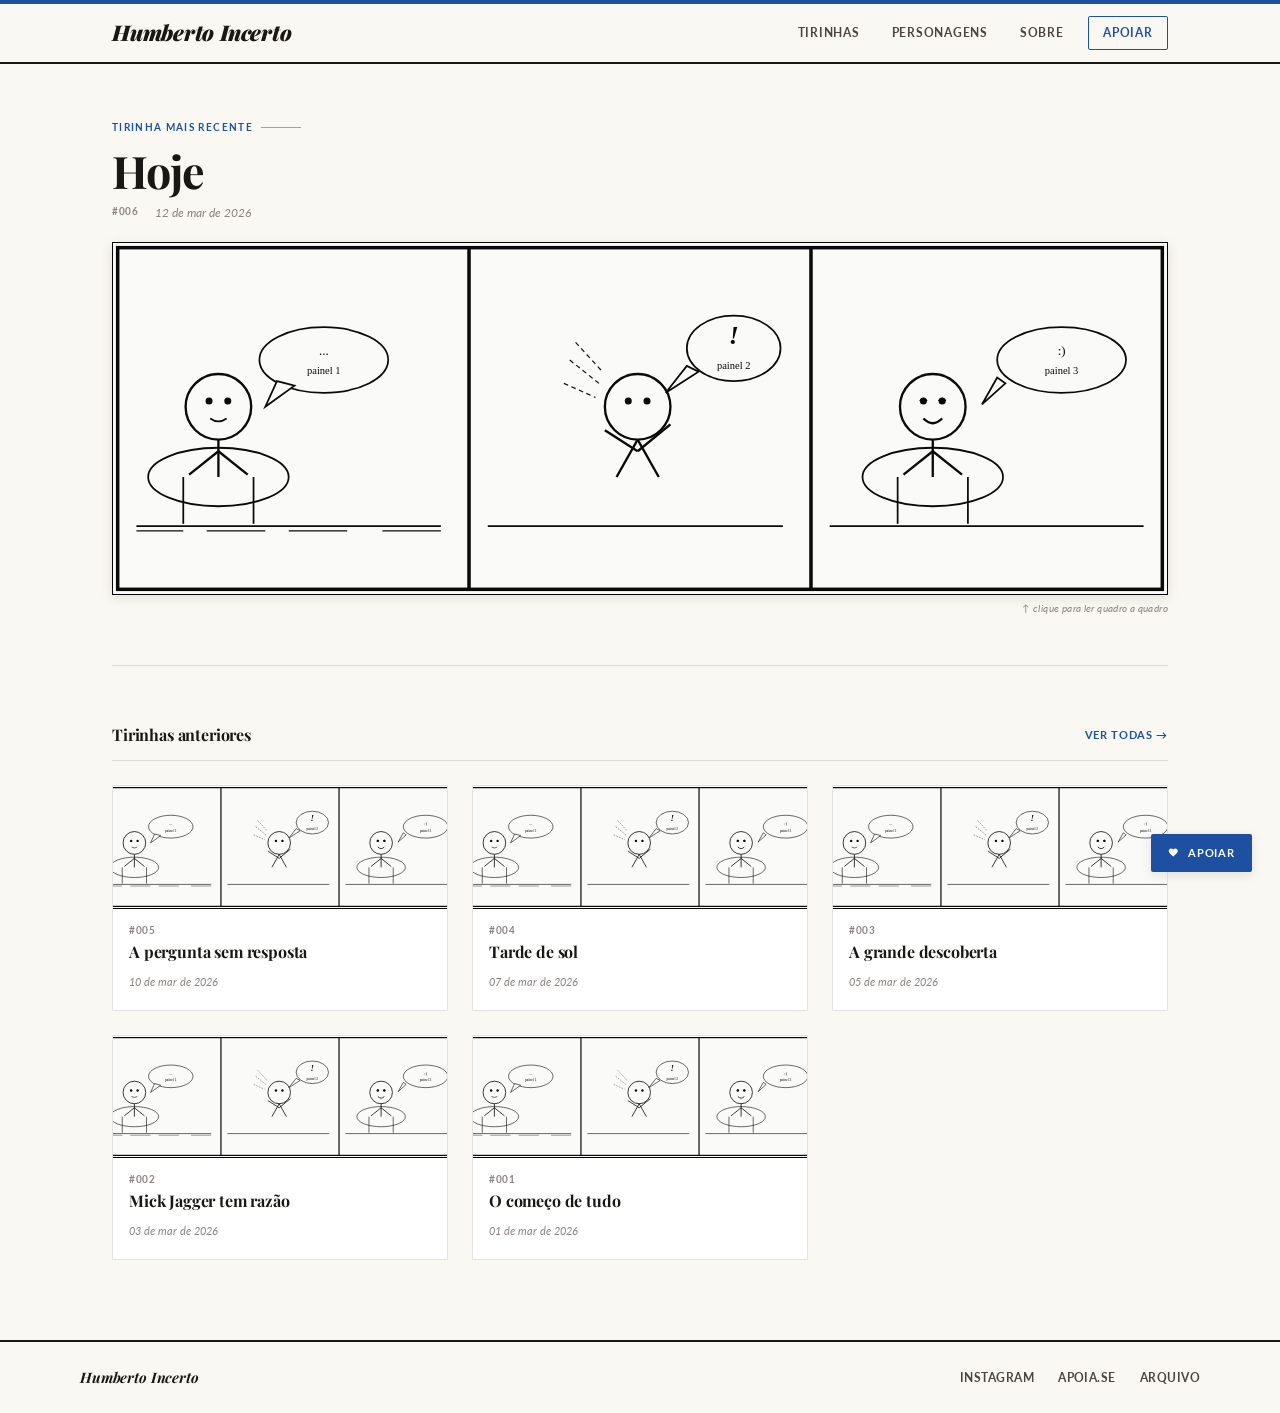
==== commit efc9bbd4: "Remove pena/nanquim references and add lightbox strip navigation https://claude.ai/code/session_01BF" ====
--- a/index.html
+++ b/index.html
@@ -3,10 +3,10 @@
 <head>
   <meta charset="UTF-8">
   <meta name="viewport" content="width=device-width, initial-scale=1.0">
-  <meta name="description" content="Humberto Incerto — tirinha brasileira feita à mão com pena e nanquim.">
+  <meta name="description" content="Humberto Incerto — tirinha brasileira feita à mão.">
   <meta property="og:type" content="website">
   <meta property="og:title" content="Humberto Incerto">
-  <meta property="og:description" content="Tirinha brasileira feita à mão com pena e nanquim.">
+  <meta property="og:description" content="Tirinha brasileira feita à mão.">
   <title>Humberto Incerto</title>
   <link rel="preconnect" href="https://fonts.googleapis.com">
   <link rel="preconnect" href="https://fonts.gstatic.com" crossorigin>
@@ -27,11 +27,6 @@
         <a href="sobre.html" class="nav-link">Sobre</a>
         <a href="https://apoia.se/humbertoincerto" class="nav-link nav-apoiar" target="_blank" rel="noopener noreferrer">Apoiar</a>
       </nav>
-    </div>
-    <div class="header-dateline">
-      <span id="header-date"></span>
-      <span class="header-dateline-rule"></span>
-      <span>pena &amp; nanquim</span>
     </div>
   </header>
 
@@ -103,7 +98,6 @@
         <a href="https://apoia.se/humbertoincerto" class="footer-link" target="_blank" rel="noopener noreferrer">Apoia.se</a>
         <a href="arquivo.html" class="footer-link">Arquivo</a>
       </div>
-      <span class="footer-copy">pena &amp; nanquim</span>
     </div>
   </footer>
 
--- a/css/style.css
+++ b/css/style.css
@@ -62,6 +62,7 @@
   font-size: 16px;
   -webkit-font-smoothing: antialiased;
   -moz-osx-font-smoothing: grayscale;
+  scroll-behavior: smooth;
 }
 
 body {
@@ -198,7 +199,7 @@
    LAYOUT PRINCIPAL
    ───────────────────────────────────────────── */
 .main-content {
-  padding-top: 7rem; /* compensa header fixo + dateline */
+  padding-top: 5rem; /* compensa header fixo */
   min-height: 100vh;
 }
 
@@ -679,12 +680,55 @@
 /* Título da tirinha no lightbox */
 .lightbox-title {
   font-family: var(--font-serif);
-  font-size: 0.85rem;
-  font-weight: 700;
-  color: rgba(255, 255, 255, 0.6);
+  font-size: 1rem;
+  font-weight: 700;
+  color: rgba(255, 255, 255, 0.85);
   text-align: center;
-  margin-top: 0.5rem;
-  font-style: italic;
+  margin-top: 0.75rem;
+  font-style: italic;
+}
+
+/* Setas laterais — navegação entre tirinhas no lightbox */
+.lightbox-strip-prev,
+.lightbox-strip-next {
+  position: fixed;
+  top: 50%;
+  transform: translateY(-50%);
+  width: 48px;
+  height: 48px;
+  background: rgba(255, 255, 255, 0.08);
+  border: 1px solid rgba(255, 255, 255, 0.15);
+  border-radius: 50%;
+  color: rgba(255, 255, 255, 0.7);
+  font-size: 1.5rem;
+  line-height: 1;
+  display: flex;
+  align-items: center;
+  justify-content: center;
+  cursor: pointer;
+  z-index: 10001;
+  transition: background var(--transition-fast), color var(--transition-fast);
+  font-family: var(--font-sans);
+}
+
+.lightbox-strip-prev { left: 1rem; }
+.lightbox-strip-next { right: 1rem; }
+
+.lightbox-strip-prev:hover,
+.lightbox-strip-next:hover {
+  background: rgba(255, 255, 255, 0.18);
+  color: #ffffff;
+}
+
+.lightbox-strip-prev:disabled,
+.lightbox-strip-next:disabled {
+  opacity: 0.2;
+  pointer-events: none;
+}
+
+@media (max-width: 560px) {
+  .lightbox-strip-prev { left: 0.4rem; width: 40px; height: 40px; }
+  .lightbox-strip-next { right: 0.4rem; width: 40px; height: 40px; }
 }
 
 /* Caption discreta */
@@ -1480,7 +1524,7 @@
   }
 
   .main-content {
-    padding-top: 6.5rem;
+    padding-top: 4.5rem;
   }
 
   .home-page,
@@ -1535,7 +1579,7 @@
   }
 
   .main-content {
-    padding-top: 6rem;
+    padding-top: 4rem;
   }
 }
 
